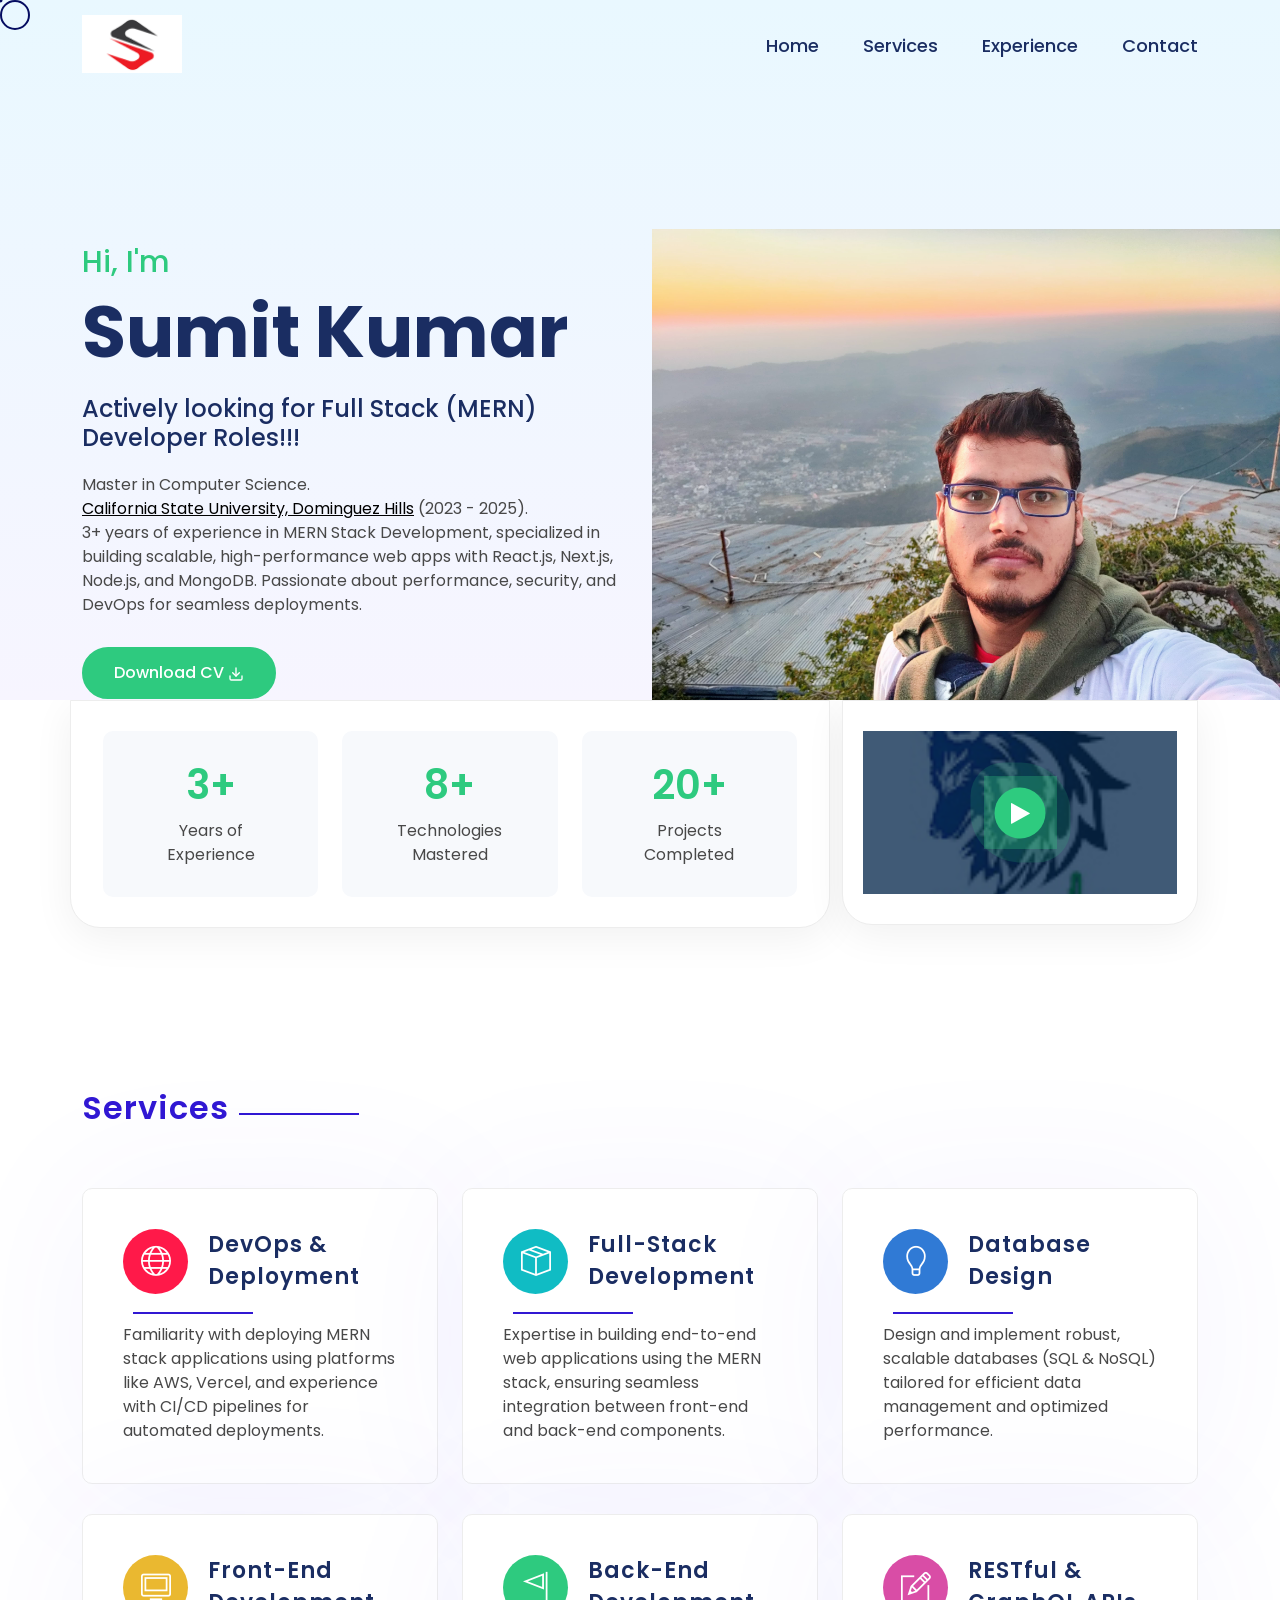
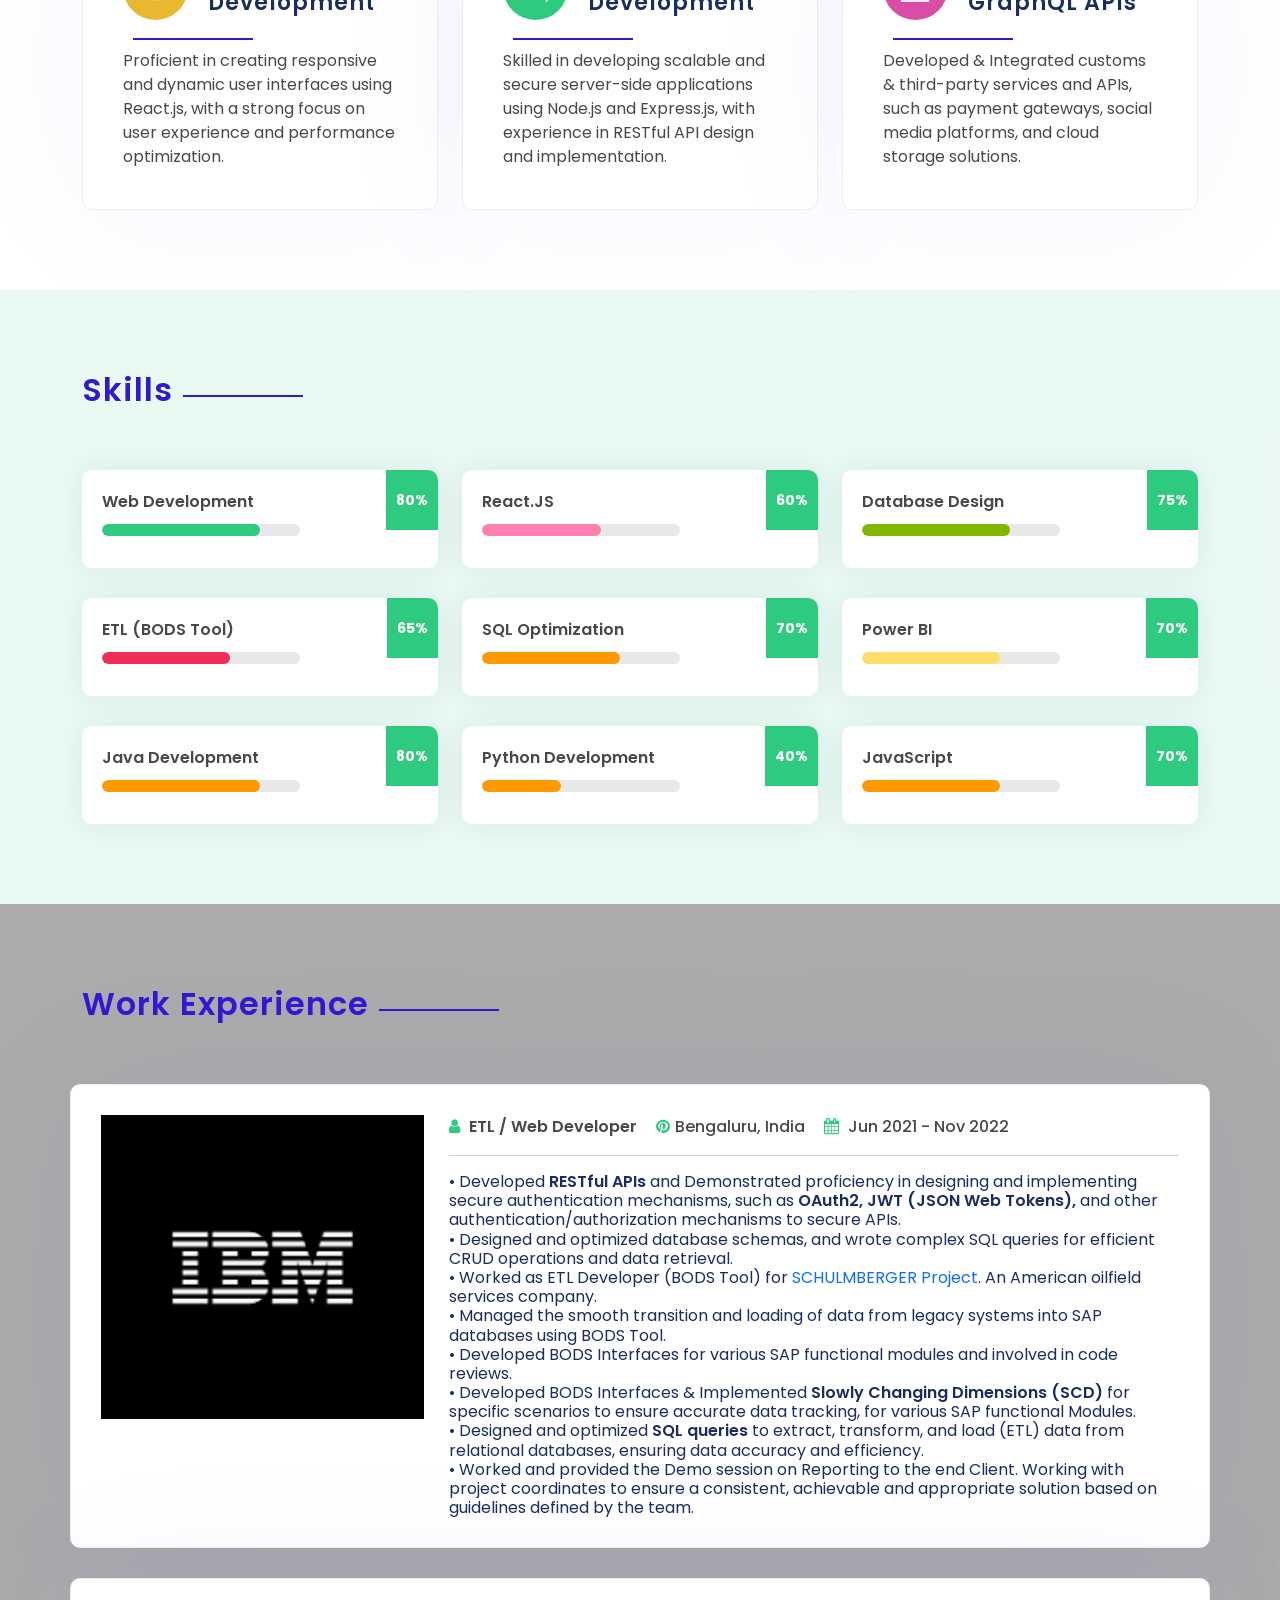
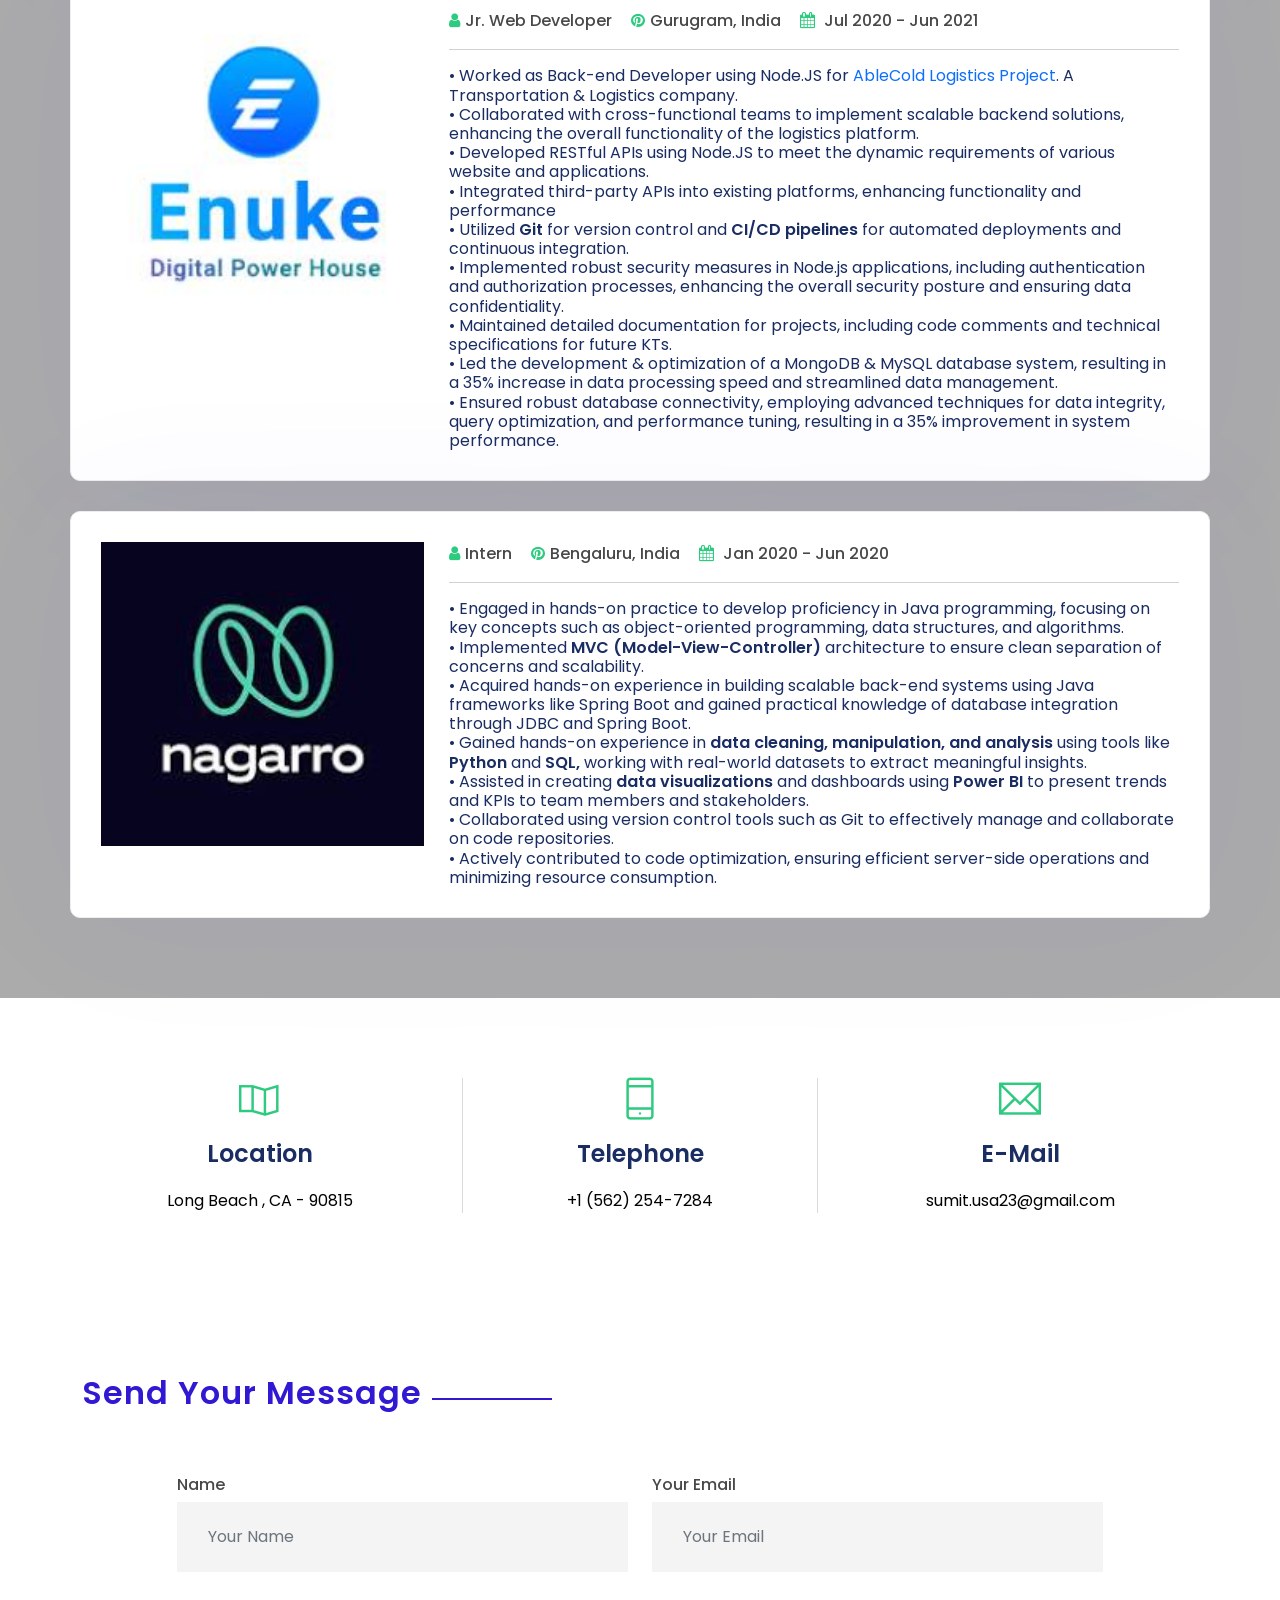
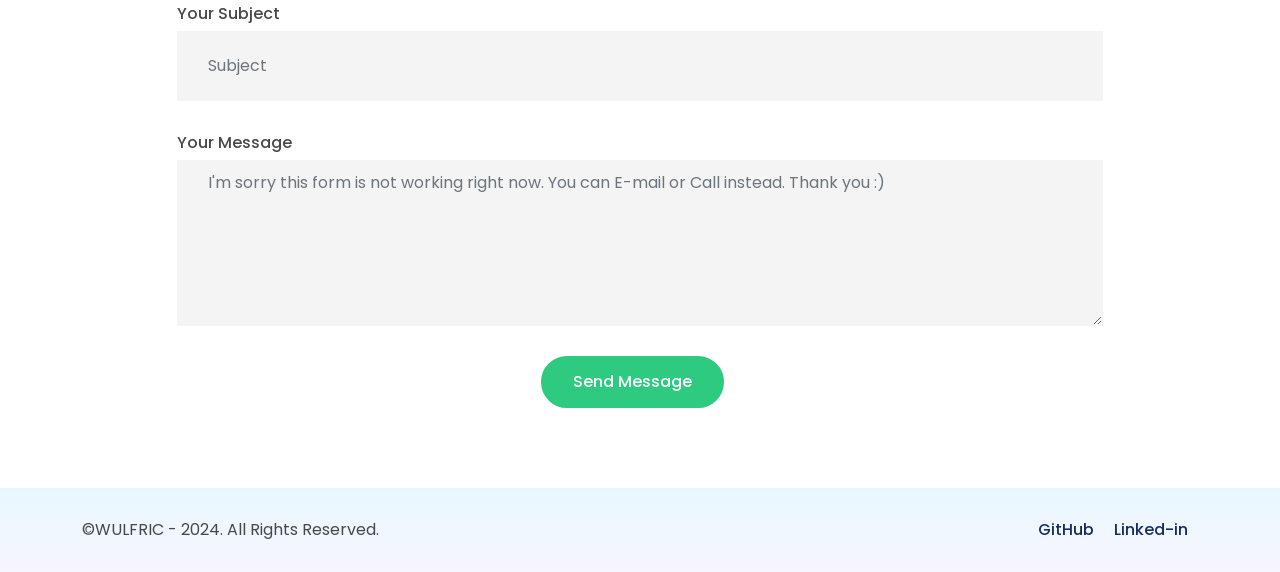
==== index.html @ 1b320e3d "services section" ====
<!DOCTYPE html>
<html lang="en">

<head>
  <!-- Meta -->
  <meta charset="utf-8" />
  <meta http-equiv="X-UA-Compatible" content="IE=edge" />
  <meta name="viewport" content="width=device-width, initial-scale=1" />
  <!-- The above 3 meta tags *must* come first in the head; any other head content must come *after* these tags -->
  <meta name="description" content="Janu - Personal Portfolio Template" />
  <meta name="keywords"
    content="theme_ocean,personal, portfolio new, html, one page, bootstrap, new html template, design, creative, onepage, clean, modern" />
  <meta name="author" content="theme_ocean" />
  <!-- SITE TITLE -->
  <title>Wulfric AKA Sumit</title>
  <!-- Latest Bootstrap min CSS -->
  <link rel="stylesheet" href="assets/bootstrap/css/bootstrap.min.css" />
  <!-- Google Font -->
  <link href="https://fonts.googleapis.com/css2?family=Poppins:wght@300;400;500;600;700;800&display=swap"
    rel="stylesheet" />
  <!-- Font Awesome CSS -->
  <link rel="stylesheet" href="assets/fonts/font-awesome.min.css" />
  <link rel="stylesheet" href="assets/fonts/themify-icons.css" />
  <!--- owl carousel Css-->
  <link rel="stylesheet" href="assets/owlcarousel/css/owl.carousel.css" />
  <link rel="stylesheet" href="assets/owlcarousel/css/owl.theme.css" />
  <!-- MAGNIFIC CSS -->
  <link rel="stylesheet" href="assets/css/magnific-popup.css" />
  <!--slicknav Css-->
  <link rel="stylesheet" href="assets/css/slicknav.css" />
  <!-- animate CSS -->
  <link rel="stylesheet" href="assets/css/animate.css" />
  <!-- Style CSS -->
  <link rel="stylesheet" href="assets/css/magic-mouse.css" />
  <link rel="stylesheet" href="assets/css/style.css" />
  <!-- HTML5 shim and Respond.js IE8 support of HTML5 elements and media queries -->
  <!-- WARNING: Respond.js doesn't work if you view the page via file:// -->
  <!--[if lt IE 9]>
      <script src="https://oss.maxcdn.com/html5shiv/3.7.2/html5shiv.min.js"></script>
      <script src="https://oss.maxcdn.com/respond/1.4.2/respond.min.js"></script>
    <![endif]-->
</head>

<body>
  <!-- START PRELOADER -->
  <div class="preloader">
    <div class="spinner">
      <div class="double-bounce1"></div>
      <div class="double-bounce2"></div>
    </div>
  </div>
  <!-- END PRELOADER -->

  <!-- START NAVBAR -->
  <div id="navigation" class="fixed-top navbar-light bg-faded site-navigation">
    <div class="container">
      <div class="row">
        <div class="col-lg-2 col-md-3 col-sm-4">
          <div class="site-logo">
            <a href="index.html"><img src="assets/img/logo1.png" alt="" /></a>
          </div>
        </div>
        <!--- END Col -->

        <div class="col-lg-10 col-md-9 col-sm-8">
          <div class="header_right">
            <nav id="main-menu" class="ml-auto">
              <ul>
                <li><a class="nav-link" href="#home">Home</a></li>
                <li><a class="nav-link" href="#service">Services</a></li>
                <!-- <li><a class="nav-link" href="#portfolio">Projects</a></li> -->
                <li><a class="nav-link" href="#blog">Experience</a></li>
                <li><a class="nav-link" href="#contact">Contact</a></li>
              </ul>
            </nav>
            <div id="mobile_menu"></div>
          </div>
        </div>
        <!--- END Col -->
      </div>
      <!--- END ROW -->
    </div>
    <!--- END CONTAINER -->
  </div>
  <!-- END NAVBAR -->

  <!-- START HOME -->
  <section id="home" class="home_bg">
    <div class="container">
      <div class="row">
        <div class="col-lg-6 col-sm-6 col-xs-12">
          <div class="about_me_content">
            <span>Hi, I'm</span>
            <h1>Sumit Kumar</h1>
            <h4>
              Actively looking for Full Stack (MERN) Developer Roles!!!
            </h4>
            <p>
              Master in Computer Science.
              <br />
              <a id="contactlink" href="www.csudh.edu" target="_blank">
                <u>California State University, Dominguez Hills</u></a>
              (2023 - 2025). <br />3+ years of experience in MERN Stack Development, specialized in building scalable,
              high-performance
              web apps with React.js, Next.js, Node.js, and MongoDB. Passionate about performance, security, and DevOps
              for seamless deployments.
            </p>
          </div>
          <div class="about_btn">
            <a class="home_btn" href="FNU_Sumit_Kumar_Resume_MERN.pdf" target="_blank">Download CV
              <svg stroke="currentColor" fill="none" stroke-width="2" viewBox="0 0 24 24" stroke-linecap="round"
                stroke-linejoin="round" class="text-xl" height="1em" width="1em" xmlns="http://www.w3.org/2000/svg">
                <path d="M21 15v4a2 2 0 0 1-2 2H5a2 2 0 0 1-2-2v-4"></path>
                <polyline points="7 10 12 15 17 10"></polyline>
                <line x1="12" y1="15" x2="12" y2="3"></line>
              </svg>
            </a>
            <!-- <a class="home_btn_two" href="#contact">Contact</a> -->
          </div>
        </div>
        <!-- END COL-->
        <div class="col-lg-6 col-sm-6 col-xs-12">
          <div class="hero_img">
            <img src="assets/img/p2.jpg" class="img-fluid" alt="profile-picture" />
          </div>
        </div>
        <!-- END COL-->
      </div>
      <!--- END ROW -->
    </div>
    <!--- END CONTAINER -->
  </section>
  <!-- END  HOME -->

  <!-- START EXPERIENCE-->
  <section class="expert_area">
    <div class="container">
      <div class="row">
        <div class="col-lg-8 col-sm-12 col-xs-12">
          <div class="row ex_bg">
            <div class="col-lg-4 col-sm-4 col-xs-12">
              <div class="single_ex">
                <h1 class="ex_count">3+</h1>
                <span>Years of<br />Experience</span>
              </div>
            </div>
            <!-- END COL -->
            <div class="col-lg-4 col-sm-4 col-xs-12">
              <div class="single_ex">
                <h1 class="ex_count">8+</h1>
                <span> Technologies<br />Mastered </span>
              </div>
            </div>
            <!-- END COL -->
            <div class="col-lg-4 col-sm-4 col-xs-12">
              <div class="single_ex">
                <h1 class="ex_count">20+</h1>
                <span>Projects <br />
                  Completed</span>
              </div>
            </div>
            <!-- END COL -->
          </div>
        </div>
        <!-- END COL -->
        <div class="col-lg-4 col-sm-12 col-xs-12">
          <div class="ex_bg">
            <div class="single_ex se_padd_none">
              <div class="video-area bg_img">
                <a href="https://www.youtube.com/watch?v=kr9ghvz5akM" class="magnific_popup video-button"><i
                    class="fa fa-play"></i></a>
              </div>
            </div>
          </div>
        </div>
        <!-- END COL -->
      </div>
      <!-- END ROW -->
    </div>
    <!-- END CONTAINER -->
  </section>
  <!-- END EXPERIENCE -->

  <!-- START SERVICES-->
  <section id="service" class="marketing_content_area section-padding">
    <div class="container">
      <div class="section-title wow zoomIn">
        <!-- <h4>Top services</h4> -->
        <h2>Services</h2>
      </div>
      <div class="row">
        <div class="col-lg-4 col-sm-6 col-xs-12">
          <div class="single_feature_one">
            <div class="sf_top">
              <span class="ti-world ss_five"></span>
              <h2>
                <a href="#" data-bs-toggle="modal" data-bs-target="#serviceModal5">DevOps & Deployment</a>
              </h2>
            </div>
            <p>
              Familiarity with deploying MERN stack applications using platforms like AWS, Vercel, and
              experience with CI/CD pipelines for automated deployments.
            </p>
          </div>
        </div>
        <!-- END COL -->
        <div class="col-lg-4 col-sm-6 col-xs-12">
          <div class="single_feature_one">
            <div class="sf_top">
              <span class="ti-package ss_six"></span>
              <h2>
                <a href="#" data-bs-toggle="modal" data-bs-target="#serviceModal6">Full-Stack Development</a>
              </h2>
            </div>
            <p>
              Expertise in building end-to-end web applications using the MERN stack, ensuring seamless integration
              between front-end and back-end components.
            </p>
          </div>
        </div>
        <!-- END COL -->
        <div class="col-lg-4 col-sm-6 col-xs-12">
          <div class="single_feature_one">
            <div class="sf_top">
              <span class="ti-light-bulb ss_three"></span>
              <h2>
                <a href="#" data-bs-toggle="modal" data-bs-target="#serviceModal3">Database <br />Design</a>
              </h2>
            </div>
            <p>
              Design and implement robust, scalable databases (SQL & NoSQL) tailored for
              efficient data management and optimized performance.
            </p>
          </div>
        </div>
        <!-- END COL -->
        <div class="col-lg-4 col-sm-6 col-xs-12">
          <div class="single_feature_one">
            <div class="sf_top">
              <span class="ti-desktop ss_four"></span>
              <h2>
                <a href="#" data-bs-toggle="modal" data-bs-target="#serviceModal4">Front-End Development</a>
              </h2>
            </div>
            <p>
              Proficient in creating responsive and dynamic user interfaces using React.js, with a strong focus on user
              experience and performance optimization.
            </p>
          </div>
        </div>
        <!-- END COL -->
        <div class="col-lg-4 col-sm-6 col-xs-12">
          <div class="single_feature_one">
            <div class="sf_top">
              <span class="ti-flag ss_one"></span>
              <h2>
                <a href="#" data-bs-toggle="modal" data-bs-target="#serviceModal">Back-End Development</a>
              </h2>
            </div>
            <p>
              Skilled in developing scalable and secure server-side applications using Node.js and Express.js, with
              experience in RESTful API design and implementation.
            </p>
          </div>
        </div>
        <!-- END COL -->
        <div class="col-lg-4 col-sm-6 col-xs-12">
          <div class="single_feature_one">
            <div class="sf_top">
              <span class="ti-pencil-alt ss_two"></span>
              <h2>
                <a href="#" data-bs-toggle="modal" data-bs-target="#serviceModal2">RESTful & GraphQL APIs </a>
              </h2>
            </div>
            <p>
              Developed & Integrated customs & third-party services and APIs, such as payment gateways, social media platforms,
              and cloud storage solutions.
            </p>
          </div>
        </div>
        <!-- END COL -->
      </div>
      <!-- END ROW -->
    </div>
    <!-- END CONTAINER -->
  </section>
  <!-- END SERVICE -->

  <!-- START FEATURES -->
  <section id="skill" class="skill_area section-padding">
    <div class="container" data-aos="fade-up">
      <div class="section-title">
        <!-- <h4>Top Skills</h4> -->
        <h2>Skills</h2>
      </div>
      <div class="row">
        <div class="col-lg-4">
          <div class="feature-box d-flex align-items-center">
            <div class="progress-bar-linear">
              <p class="progress-bar-text">Web Development</p>
              <div class="progress-bar pb1">
                <span data-percent="80"></span>
              </div>
            </div>
            <!--END PROGRESS BAR -->
            <h3><span>80%</span></h3>
          </div>
        </div>
        <!-- END COL -->
        <div class="col-md-4">
          <div class="feature-box d-flex align-items-center">
            <div class="progress-bar-linear">
              <p class="progress-bar-text">React.JS</p>
              <div class="progress-bar pb5">
                <span data-percent="60"></span>
              </div>
            </div>
            <!--END PROGRESS BAR -->
            <h3><span>60%</span></h3>
          </div>
        </div>
        <!-- END COL -->
        <div class="col-lg-4">
          <div class="feature-box d-flex align-items-center">
            <div class="progress-bar-linear">
              <p class="progress-bar-text">Database Design</p>
              <div class="progress-bar pb3">
                <span data-percent="75"></span>
              </div>
            </div>
            <!--END PROGRESS BAR -->
            <h3><span>75%</span></h3>
          </div>
        </div>
        <!-- END COL -->
        <div class="col-md-4">
          <div class="feature-box d-flex align-items-center">
            <div class="progress-bar-linear">
              <p class="progress-bar-text">ETL (BODS Tool)</p>
              <div class="progress-bar pb4">
                <span data-percent="65"></span>
              </div>
            </div>
            <!--END PROGRESS BAR -->
            <h3><span>65%</span></h3>
          </div>
        </div>
        <!-- END COL -->
        <div class="col-lg-4">
          <div class="feature-box d-flex align-items-center">
            <div class="progress-bar-linear">
              <p class="progress-bar-text">SQL Optimization</p>
              <div class="progress-bar pb2">
                <span data-percent="70"></span>
              </div>
            </div>
            <!--END PROGRESS BAR -->
            <h3><span>70%</span></h3>
          </div>
        </div>
        <!-- END COL -->
        <div class="col-md-4">
          <div class="feature-box d-flex align-items-center">
            <div class="progress-bar-linear">
              <p class="progress-bar-text">Power BI</p>
              <div class="progress-bar pb6">
                <span data-percent="70"></span>
              </div>
            </div>
            <!--END PROGRESS BAR -->
            <h3><span>70%</span></h3>
          </div>
        </div>
        <!-- END COL -->
        <div class="col-lg-4">
          <div class="feature-box d-flex align-items-center">
            <div class="progress-bar-linear">
              <p class="progress-bar-text">Java Development</p>
              <div class="progress-bar pb2">
                <span data-percent="80"></span>
              </div>
            </div>
            <!--END PROGRESS BAR -->
            <h3><span>80%</span></h3>
          </div>
        </div>
        <!-- END COL -->
        <div class="col-lg-4">
          <div class="feature-box d-flex align-items-center">
            <div class="progress-bar-linear">
              <p class="progress-bar-text">Python Development</p>
              <div class="progress-bar pb2">
                <span data-percent="40"></span>
              </div>
            </div>
            <!--END PROGRESS BAR -->
            <h3><span>40%</span></h3>
          </div>
        </div>
        <!-- END COL -->
        <div class="col-lg-4">
          <div class="feature-box d-flex align-items-center">
            <div class="progress-bar-linear">
              <p class="progress-bar-text">JavaScript</p>
              <div class="progress-bar pb2">
                <span data-percent="70"></span>
              </div>
            </div>
            <!--END PROGRESS BAR -->
            <h3><span>70%</span></h3>
          </div>
        </div>
        <!-- END COL -->
      </div>
      <!-- END ROW -->
    </div>
    <!-- END CONTINER -->
  </section>
  <!-- END FEATURES -->

  <!-- START PORTFOLIO -->
  <!-- <section id="portfolio" class="portfolio section-padding">
      <div class="container">
		<div class="section-title"> -->
  <!-- <h4>Portfolio</h4> -->
  <!-- <h2>Projects</h2>
		</div>

		<div class="row portfolio-grid"> -->
  <!-- <div class="col-lg-4 col-md-6 col-12 portfolio-item">
				<div class="single-gallery">
					<img src="assets/img/portfolio/1.jpg" alt="gallery Image">
					<a href="assets/img/portfolio/1.jpg" class="gallery_enlarge_icon"><i class="ti-zoom-in"></i></a>
					<h4>Web Design</h4>
				</div>
			</div>End Col -->

  <!-- <div class="col-lg-4 col-md-6 col-12 portfolio-item">
				<div class="single-gallery">
					<img src="assets/img/portfolio/2.jpg" alt="gallery Image">
					<a href="assets/img/portfolio/2.jpg" class="gallery_enlarge_icon"><i class="ti-zoom-in"></i></a>
					<h4>Digital Marketing</h4>
				</div>
			</div>End Col	 -->

  <!-- <div class="col-lg-4 col-md-6 col-12 portfolio-item">
				<div class="single-gallery">
					<img src="assets/img/portfolio/3.jpg" alt="gallery Image">
					<a href="assets/img/portfolio/3.jpg" class="gallery_enlarge_icon"><i class="ti-zoom-in"></i></a>
					<h4>UI/UX Design</h4>
				</div>
			</div>End Col -->

  <!-- <div class="col-lg-4 col-md-6 col-12 portfolio-item">
				<div class="single-gallery">
					<img src="assets/img/portfolio/4.jpg" alt="gallery Image">
					<a href="assets/img/portfolio/4.jpg" class="gallery_enlarge_icon"><i class="ti-zoom-in"></i></a>
					<h4>Search Engine</h4>
				</div>
			</div>End Col	 -->

  <!-- <div class="col-lg-4 col-md-6 col-12 portfolio-item">
				<div class="single-gallery">
					<img src="assets/img/portfolio/5.jpg" alt="gallery Image">
					<a href="assets/img/portfolio/5.jpg" class="gallery_enlarge_icon"><i class="ti-zoom-in"></i></a>
					<h4>Web Development</h4>
				</div>
			</div>End Col		 -->

  <!-- <div class="col-lg-4 col-md-6 col-12 portfolio-item">
				<div class="single-gallery">
					<img src="assets/img/portfolio/6.jpg" alt="gallery Image">
					<a href="assets/img/portfolio/6.jpg" class="gallery_enlarge_icon"><i class="ti-zoom-in"></i></a>
					<h4>Logo Design</h4>
				</div>
			</div>End Col	 -->

  <!-- <div class="col-lg-4 col-md-6 col-12 portfolio-item">
				<div class="single-gallery">
					<img src="assets/img/portfolio/7.jpg" alt="gallery Image">
					<a href="assets/img/portfolio/7.jpg" class="gallery_enlarge_icon"><i class="ti-zoom-in"></i></a>
					<h4>App development</h4>
				</div>
			</div>End Col									 -->
  <!-- </div>END ROW	
      </div><!-- END CONTINER -->
  <!-- </section>  -->
  <!-- END PORTFOLIO -->

  <!-- START BLOG -->
  <section id="blog" class="article_area section-padding">
    <div class="container">
      <div class="section-title">
        <h2>Work Experience</h2>
        <!-- <h4 class="section-title-white">Work Experience</h4> -->
        <!-- <h2 class="section-title-white">Work Experience</h2> -->
      </div>
      <div class="row">
        <!-- <div class="col-lg-8 wow fadeInUp" data-wow-duration="1s" data-wow-delay="0.1s" data-wow-offset="0"> -->
        <div class="arti_single">
          <div class="arti_img">
            <img src="assets/img/ibm.png" class="img-fluid" alt="Blog image" />
            <!-- <a href="https://www.ibm.com/in-en" target="_blank">IBM</a> -->
          </div>
          <div class="arti_content">
            <span><i class="fa fa-user"></i> <b>ETL / Web Developer</b></span>
            <span><i class="fa fa-pinterest"></i>Bengaluru, India</span>
            <span><i class="fa fa-calendar"></i> Jun 2021 - Nov 2022</span>
            <hr />
            <h6>
              <ul>
                <li>
                  &#8226; Developed <b>RESTful APIs</b> and Demonstrated
                  proficiency in designing and implementing secure
                  authentication mechanisms, such as
                  <b>OAuth2, JWT (JSON Web Tokens),</b> and other
                  authentication/authorization mechanisms to secure APIs.
                </li>
                <li>
                  &#8226; Designed and optimized database schemas, and wrote
                  complex SQL queries for efficient CRUD operations and data
                  retrieval.
                </li>
                <li>
                  &#8226; Worked as ETL Developer (BODS Tool) for
                  <a href="https://www.slb.com/" title="An American oilfield services company" target="_blank">
                    SCHULMBERGER Project</a>. An American oilfield services company.
                </li>
                <li>
                  &#8226; Managed the smooth transition and loading of data
                  from legacy systems into SAP databases using BODS Tool.
                </li>
                <li>
                  &#8226; Developed BODS Interfaces for various SAP functional
                  modules and involved in code reviews.
                </li>
                <li>
                  &#8226; Developed BODS Interfaces & Implemented
                  <b>Slowly Changing Dimensions (SCD)</b> for specific
                  scenarios to ensure accurate data tracking, for various SAP
                  functional Modules.
                </li>
                <li>
                  &#8226; Designed and optimized <b>SQL queries</b> to
                  extract, transform, and load (ETL) data from relational
                  databases, ensuring data accuracy and efficiency.
                </li>
                <li>
                  &#8226; Worked and provided the Demo session on Reporting to
                  the end Client. Working with project coordinates to ensure a
                  consistent, achievable and appropriate solution based on
                  guidelines defined by the team.
                </li>
              </ul>
            </h6>
          </div>
          <!-- <a class="arti_btn" href="ibm.html">Read More <i class="fa fa-long-arrow-right"></i></a> -->
        </div>
        <!-- END ARTI SINGLE  -->
        <div class="arti_single">
          <div class="arti_img">
            <img src="assets/img/enuke.jpeg" class="img-fluid" alt="Blog image" />
            <!-- <a href="https://www.linkedin.com/company/enuke-software-pvt-ltd/?originalSubdomain=in"
							target="_blank"></a> -->
          </div>
          <div class="arti_content">
            <span><i class="fa fa-user"></i>Jr. Web Developer</span>
            <span><i class="fa fa-pinterest"></i>Gurugram, India</span>
            <span><i class="fa fa-calendar"></i> Jul 2020 - Jun 2021</span>
            <hr />
            <h6>
              <ul>
                <li>
                  &#8226; Worked as Back-end Developer using Node.JS for
                  <a href="https://www.ablecold.com/" target="_blank">AbleCold Logistics Project</a>. A Transportation &
                  Logistics company.
                </li>
                <li>
                  &#8226; Collaborated with cross-functional teams to
                  implement scalable backend solutions, enhancing the overall
                  functionality of the logistics platform.
                </li>
                <li>
                  &#8226; Developed RESTful APIs using Node.JS to meet the
                  dynamic requirements of various website and applications.
                </li>
                <li>
                  &#8226; Integrated third-party APIs into existing platforms,
                  enhancing functionality and performance
                </li>
                <li>
                  &#8226; Utilized <b>Git</b> for version control and
                  <b>CI/CD pipelines</b>
                  for automated deployments and continuous integration.
                </li>
                <li>
                  &#8226; Implemented robust security measures in Node.js
                  applications, including authentication and authorization
                  processes, enhancing the overall security posture and
                  ensuring data confidentiality.
                </li>
                <li>
                  &#8226; Maintained detailed documentation for projects,
                  including code comments and technical specifications for
                  future KTs.
                </li>
                <li>
                  &#8226; Led the development & optimization of a MongoDB &
                  MySQL database system, resulting in a 35% increase in data
                  processing speed and streamlined data management.
                </li>
                <li>
                  &#8226; Ensured robust database connectivity, employing
                  advanced techniques for data integrity, query optimization,
                  and performance tuning, resulting in a 35% improvement in
                  system performance.
                </li>
              </ul>
            </h6>
          </div>
          <!-- <a class="arti_btn" href="enuke.html">Read More <i class="fa fa-long-arrow-right"></i></a> -->
        </div>
        <!-- END ARTI SINGLE  -->
        <div class="arti_single">
          <div class="arti_img">
            <img src="assets/img/nagarro.jpeg" class="img-fluid" alt="Blog image" />
            <!-- <a href="https://www.nagarro.com/en" target="_blank">Nagarro</a> -->
          </div>
          <div class="arti_content">
            <span><i class="fa fa-user"></i>Intern</span>
            <span><i class="fa fa-pinterest"></i>Bengaluru, India</span>
            <span><i class="fa fa-calendar"></i> Jan 2020 - Jun 2020</span>
            <hr />
            <h6>
              <ul>
                <li>
                  &#8226; Engaged in hands-on practice to develop proficiency
                  in Java programming, focusing on key concepts such as
                  object-oriented programming, data structures, and
                  algorithms.
                </li>
                <li>
                  &#8226; Implemented
                  <b>MVC (Model-View-Controller)</b> architecture to ensure
                  clean separation of concerns and scalability.
                </li>
                <li>
                  &#8226; Acquired hands-on experience in building scalable
                  back-end systems using Java frameworks like Spring Boot and
                  gained practical knowledge of database integration through
                  JDBC and Spring Boot.
                </li>
                <li>
                  &#8226; Gained hands-on experience in
                  <b>data cleaning, manipulation, and analysis</b> using tools
                  like <b>Python</b> and <b>SQL,</b> working with real-world
                  datasets to extract meaningful insights.
                </li>
                <li>
                  &#8226; Assisted in creating <b>data visualizations</b> and
                  dashboards using <b>Power BI</b> to present trends and KPIs
                  to team members and stakeholders.
                </li>
                <li>
                  &#8226; Collaborated using version control tools such as Git
                  to effectively manage and collaborate on code repositories.
                </li>
                <li>
                  &#8226; Actively contributed to code optimization, ensuring
                  efficient server-side operations and minimizing resource
                  consumption.
                </li>
              </ul>
            </h6>
          </div>
          <!-- <a class="arti_btn" href="nagarro.html">Read More <i class="fa fa-long-arrow-right"></i></a> -->
        </div>
        <!-- END ARTI SINGLE  -->
      </div>
      <!--- END ROW -->
    </div>
    <!--- END CONTAINER -->
  </section>
  <!-- END BLOG -->

  <!-- START ADDRESS -->
  <section id="contact" class="address_area section-padding">
    <div class="container">
      <div class="row text-center">
        <div class="col-lg-4 col-sm-4 col-xs-12 wow fadeInUp" data-wow-duration="1s" data-wow-delay="0.1s"
          data-wow-offset="0">
          <div class="single_address">
            <i class="ti-map"></i>
            <h4>Location</h4>
            <p>
              <a id="contactlink"
                href="https://www.google.com/maps/place/Long+Beach,+CA/@33.8000985,-118.3209282,11z/data=!3m1!4b1!4m6!3m5!1s0x80c2cae84099d759:0xa1003afac42a8faa!8m2!3d33.7700504!4d-118.1937395!16zL20vMG5id2Y?entry=ttu">Long
                Beach , CA - 90815</a>
            </p>
          </div>
        </div>
        <!-- END COL -->
        <div class="col-lg-4 col-sm-4 col-xs-12 wow fadeInUp" data-wow-duration="1s" data-wow-delay="0.2s"
          data-wow-offset="0">
          <div class="single_address sabr">
            <i class="ti-mobile"></i>
            <h4>Telephone</h4>
            <p>
              <a id="contactlink" href="tel:+15622547284">+1 (562) 254-7284</a>
            </p>
          </div>
        </div>
        <!-- END COL -->
        <div class="col-lg-4 col-sm-4 col-xs-12 wow fadeInUp" data-wow-duration="1s" data-wow-delay="0.3s"
          data-wow-offset="0">
          <div class="single_address">
            <i class="ti-email"></i>
            <h4>E-mail</h4>
            <p>
              <a id="contactlink" href="mailto:sumit.usa23@gmail.com">sumit.usa23@gmail.com</a>
            </p>
          </div>
        </div>
        <!-- END COL -->
      </div>
      <!--- END ROW -->
    </div>
    <!--- END CONTAINER -->
  </section>
  <!-- END ADDRESS -->

  <!-- CONTACT -->
  <div class="contact_area section-padding">
    <div class="container">
      <div class="section-title">
        <h2>Send your message</h2>
      </div>
      <div class="row">
        <div class="offset-lg-1 col-lg-10 col-sm-12 col-xs-12 wow fadeInUp" data-wow-duration="1s" data-wow-delay="0.2s"
          data-wow-offset="0">
          <div class="contact">
            <form class="form" name="enq" method="post" action="contact.php" onsubmit="return validation();">
              <div class="row">
                <div class="form-group col-md-6">
                  <label>Name</label>
                  <input type="text" name="name" class="form-control" placeholder="Your Name" required="required" />
                </div>
                <div class="form-group col-md-6">
                  <label>Your Email</label>
                  <input type="email" name="email" class="form-control" placeholder="Your Email" required="required" />
                </div>
                <div class="form-group col-md-12">
                  <label>Your Subject</label>
                  <input type="text" name="subject" class="form-control" placeholder="Subject" required="required" />
                </div>
                <div class="form-group col-md-12">
                  <label>Your Message</label>
                  <textarea rows="6" name="message" class="form-control"
                    placeholder="I'm sorry this form is not working right now. You can E-mail or Call instead. Thank you :) "
                    required="required"></textarea>
                </div>
                <div class="col-md-12 text-center">
                  <button type="submit" value="Send message" name="submit" id="submitButton" class="home_btn"
                    title="Submit Your Message!">
                    Send Message
                  </button>
                </div>
              </div>
            </form>
          </div>
        </div>
        <!-- END COL  -->
      </div>
      <!-- END ROW -->
    </div>
    <!--- END CONTAINER -->
  </div>
  <!-- END CONTACT -->

  <!-- START FOOTER -->
  <div class="footer">
    <div class="container">
      <div class="row">
        <div class="col-lg-6 col-sm-6 col-xs-12">
          <div class="footer_copyright">
            <p>&copy;WULFRIC - 2024. All Rights Reserved.</p>
          </div>
        </div>
        <div class="col-lg-6 col-sm-6 col-xs-12">
          <div class="footer_menu">
            <ul>
              <li>
                <a href="https://www.github.com/wulfric06" title="github" target="_blank">GitHub</a>
              </li>
              <li>
                <a href="https://www.linkedin.com/in/wulfric06" title="linked-in" target="_blank">Linked-in</a>
              </li>
            </ul>
          </div>
        </div>
        <!-- END COL -->
      </div>
      <!-- END ROW -->
    </div>
    <!--- END CONTAINER -->
  </div>
  <!-- END FOOTER -->

  <!-- Latest jQuery -->
  <script src="assets/js/jquery-1.12.4.min.js"></script>
  <!-- Latest compiled and minified Bootstrap -->
  <script src="assets/bootstrap/js/bootstrap.min.js"></script>
  <!-- owl-carousel min js  -->
  <script src="assets/owlcarousel/js/owl.carousel.min.js"></script>
  <!-- jquery nav -->
  <script src="assets/js/jquery.nav.js"></script>
  <!-- jquery.smooth-scroll -->
  <script src="assets/js/smooth-scroll.js"></script>
  <!-- imagesloaded JS -->
  <script src="assets/js/imagesloaded.pkgd.js"></script>
  <!-- jquery isotope js -->
  <script src="assets/js/isotope.pkgd.min.js"></script>
  <!-- magnific-popup js -->
  <script src="assets/js/jquery.magnific-popup.min.js"></script>
  <!-- jquery appear js -->
  <script src="assets/js/jquery.appear.js"></script>
  <!-- jquery.slicknav -->
  <script src="assets/js/jquery.slicknav.js"></script>
  <!-- WOW - Reveal Animations When You Scroll -->
  <script src="assets/js/wow.min.js"></script>
  <!-- scrolltopcontrol js -->
  <script src="assets/js/scrolltopcontrol.js"></script>
  <!-- scripts js -->
  <script src="assets/js/magic_mouse.js"></script>
  <script src="assets/js/scripts.js"></script>
  <script>
    options = {
      cursorOuter: "circle-basic",
      hoverEffect: "circle-move",
      hoverItemMove: false,
      defaultCursor: false,
      outerWidth: 30,
      outerHeight: 30,
    };
    magicMouse(options);
  </script>
</body>

</html>
---- assets/fonts/themify-icons.css ----
@font-face {
	font-family: 'themify';
	src:url('../fonts/themify.eot?-fvbane');
	src:url('../fonts/themify.eot?#iefix-fvbane') format('embedded-opentype'),
		url('../fonts/themify.woff?-fvbane') format('woff'),
		url('../fonts/themify.ttf?-fvbane') format('truetype'),
		url('../fonts/themify.svg?-fvbane#themify') format('svg');
	font-weight: normal;
	font-style: normal;
}

[class^="ti-"], [class*=" ti-"] {
	font-family: 'themify';
	speak: none;
	font-style: normal;
	font-weight: normal;
	font-variant: normal;
	text-transform: none;
	line-height: 1;

	/* Better Font Rendering =========== */
	-webkit-font-smoothing: antialiased;
	-moz-osx-font-smoothing: grayscale;
}

.ti-wand:before {
	content: "\e600";
}
.ti-volume:before {
	content: "\e601";
}
.ti-user:before {
	content: "\e602";
}
.ti-unlock:before {
	content: "\e603";
}
.ti-unlink:before {
	content: "\e604";
}
.ti-trash:before {
	content: "\e605";
}
.ti-thought:before {
	content: "\e606";
}
.ti-target:before {
	content: "\e607";
}
.ti-tag:before {
	content: "\e608";
}
.ti-tablet:before {
	content: "\e609";
}
.ti-star:before {
	content: "\e60a";
}
.ti-spray:before {
	content: "\e60b";
}
.ti-signal:before {
	content: "\e60c";
}
.ti-shopping-cart:before {
	content: "\e60d";
}
.ti-shopping-cart-full:before {
	content: "\e60e";
}
.ti-settings:before {
	content: "\e60f";
}
.ti-search:before {
	content: "\e610";
}
.ti-zoom-in:before {
	content: "\e611";
}
.ti-zoom-out:before {
	content: "\e612";
}
.ti-cut:before {
	content: "\e613";
}
.ti-ruler:before {
	content: "\e614";
}
.ti-ruler-pencil:before {
	content: "\e615";
}
.ti-ruler-alt:before {
	content: "\e616";
}
.ti-bookmark:before {
	content: "\e617";
}
.ti-bookmark-alt:before {
	content: "\e618";
}
.ti-reload:before {
	content: "\e619";
}
.ti-plus:before {
	content: "\e61a";
}
.ti-pin:before {
	content: "\e61b";
}
.ti-pencil:before {
	content: "\e61c";
}
.ti-pencil-alt:before {
	content: "\e61d";
}
.ti-paint-roller:before {
	content: "\e61e";
}
.ti-paint-bucket:before {
	content: "\e61f";
}
.ti-na:before {
	content: "\e620";
}
.ti-mobile:before {
	content: "\e621";
}
.ti-minus:before {
	content: "\e622";
}
.ti-medall:before {
	content: "\e623";
}
.ti-medall-alt:before {
	content: "\e624";
}
.ti-marker:before {
	content: "\e625";
}
.ti-marker-alt:before {
	content: "\e626";
}
.ti-arrow-up:before {
	content: "\e627";
}
.ti-arrow-right:before {
	content: "\e628";
}
.ti-arrow-left:before {
	content: "\e629";
}
.ti-arrow-down:before {
	content: "\e62a";
}
.ti-lock:before {
	content: "\e62b";
}
.ti-location-arrow:before {
	content: "\e62c";
}
.ti-link:before {
	content: "\e62d";
}
.ti-layout:before {
	content: "\e62e";
}
.ti-layers:before {
	content: "\e62f";
}
.ti-layers-alt:before {
	content: "\e630";
}
.ti-key:before {
	content: "\e631";
}
.ti-import:before {
	content: "\e632";
}
.ti-image:before {
	content: "\e633";
}
.ti-heart:before {
	content: "\e634";
}
.ti-heart-broken:before {
	content: "\e635";
}
.ti-hand-stop:before {
	content: "\e636";
}
.ti-hand-open:before {
	content: "\e637";
}
.ti-hand-drag:before {
	content: "\e638";
}
.ti-folder:before {
	content: "\e639";
}
.ti-flag:before {
	content: "\e63a";
}
.ti-flag-alt:before {
	content: "\e63b";
}
.ti-flag-alt-2:before {
	content: "\e63c";
}
.ti-eye:before {
	content: "\e63d";
}
.ti-export:before {
	content: "\e63e";
}
.ti-exchange-vertical:before {
	content: "\e63f";
}
.ti-desktop:before {
	content: "\e640";
}
.ti-cup:before {
	content: "\e641";
}
.ti-crown:before {
	content: "\e642";
}
.ti-comments:before {
	content: "\e643";
}
.ti-comment:before {
	content: "\e644";
}
.ti-comment-alt:before {
	content: "\e645";
}
.ti-close:before {
	content: "\e646";
}
.ti-clip:before {
	content: "\e647";
}
.ti-angle-up:before {
	content: "\e648";
}
.ti-angle-right:before {
	content: "\e649";
}
.ti-angle-left:before {
	content: "\e64a";
}
.ti-angle-down:before {
	content: "\e64b";
}
.ti-check:before {
	content: "\e64c";
}
.ti-check-box:before {
	content: "\e64d";
}
.ti-camera:before {
	content: "\e64e";
}
.ti-announcement:before {
	content: "\e64f";
}
.ti-brush:before {
	content: "\e650";
}
.ti-briefcase:before {
	content: "\e651";
}
.ti-bolt:before {
	content: "\e652";
}
.ti-bolt-alt:before {
	content: "\e653";
}
.ti-blackboard:before {
	content: "\e654";
}
.ti-bag:before {
	content: "\e655";
}
.ti-move:before {
	content: "\e656";
}
.ti-arrows-vertical:before {
	content: "\e657";
}
.ti-arrows-horizontal:before {
	content: "\e658";
}
.ti-fullscreen:before {
	content: "\e659";
}
.ti-arrow-top-right:before {
	content: "\e65a";
}
.ti-arrow-top-left:before {
	content: "\e65b";
}
.ti-arrow-circle-up:before {
	content: "\e65c";
}
.ti-arrow-circle-right:before {
	content: "\e65d";
}
.ti-arrow-circle-left:before {
	content: "\e65e";
}
.ti-arrow-circle-down:before {
	content: "\e65f";
}
.ti-angle-double-up:before {
	content: "\e660";
}
.ti-angle-double-right:before {
	content: "\e661";
}
.ti-angle-double-left:before {
	content: "\e662";
}
.ti-angle-double-down:before {
	content: "\e663";
}
.ti-zip:before {
	content: "\e664";
}
.ti-world:before {
	content: "\e665";
}
.ti-wheelchair:before {
	content: "\e666";
}
.ti-view-list:before {
	content: "\e667";
}
.ti-view-list-alt:before {
	content: "\e668";
}
.ti-view-grid:before {
	content: "\e669";
}
.ti-uppercase:before {
	content: "\e66a";
}
.ti-upload:before {
	content: "\e66b";
}
.ti-underline:before {
	content: "\e66c";
}
.ti-truck:before {
	content: "\e66d";
}
.ti-timer:before {
	content: "\e66e";
}
.ti-ticket:before {
	content: "\e66f";
}
.ti-thumb-up:before {
	content: "\e670";
}
.ti-thumb-down:before {
	content: "\e671";
}
.ti-text:before {
	content: "\e672";
}
.ti-stats-up:before {
	content: "\e673";
}
.ti-stats-down:before {
	content: "\e674";
}
.ti-split-v:before {
	content: "\e675";
}
.ti-split-h:before {
	content: "\e676";
}
.ti-smallcap:before {
	content: "\e677";
}
.ti-shine:before {
	content: "\e678";
}
.ti-shift-right:before {
	content: "\e679";
}
.ti-shift-left:before {
	content: "\e67a";
}
.ti-shield:before {
	content: "\e67b";
}
.ti-notepad:before {
	content: "\e67c";
}
.ti-server:before {
	content: "\e67d";
}
.ti-quote-right:before {
	content: "\e67e";
}
.ti-quote-left:before {
	content: "\e67f";
}
.ti-pulse:before {
	content: "\e680";
}
.ti-printer:before {
	content: "\e681";
}
.ti-power-off:before {
	content: "\e682";
}
.ti-plug:before {
	content: "\e683";
}
.ti-pie-chart:before {
	content: "\e684";
}
.ti-paragraph:before {
	content: "\e685";
}
.ti-panel:before {
	content: "\e686";
}
.ti-package:before {
	content: "\e687";
}
.ti-music:before {
	content: "\e688";
}
.ti-music-alt:before {
	content: "\e689";
}
.ti-mouse:before {
	content: "\e68a";
}
.ti-mouse-alt:before {
	content: "\e68b";
}
.ti-money:before {
	content: "\e68c";
}
.ti-microphone:before {
	content: "\e68d";
}
.ti-menu:before {
	content: "\e68e";
}
.ti-menu-alt:before {
	content: "\e68f";
}
.ti-map:before {
	content: "\e690";
}
.ti-map-alt:before {
	content: "\e691";
}
.ti-loop:before {
	content: "\e692";
}
.ti-location-pin:before {
	content: "\e693";
}
.ti-list:before {
	content: "\e694";
}
.ti-light-bulb:before {
	content: "\e695";
}
.ti-Italic:before {
	content: "\e696";
}
.ti-info:before {
	content: "\e697";
}
.ti-infinite:before {
	content: "\e698";
}
.ti-id-badge:before {
	content: "\e699";
}
.ti-hummer:before {
	content: "\e69a";
}
.ti-home:before {
	content: "\e69b";
}
.ti-help:before {
	content: "\e69c";
}
.ti-headphone:before {
	content: "\e69d";
}
.ti-harddrives:before {
	content: "\e69e";
}
.ti-harddrive:before {
	content: "\e69f";
}
.ti-gift:before {
	content: "\e6a0";
}
.ti-game:before {
	content: "\e6a1";
}
.ti-filter:before {
	content: "\e6a2";
}
.ti-files:before {
	content: "\e6a3";
}
.ti-file:before {
	content: "\e6a4";
}
.ti-eraser:before {
	content: "\e6a5";
}
.ti-envelope:before {
	content: "\e6a6";
}
.ti-download:before {
	content: "\e6a7";
}
.ti-direction:before {
	content: "\e6a8";
}
.ti-direction-alt:before {
	content: "\e6a9";
}
.ti-dashboard:before {
	content: "\e6aa";
}
.ti-control-stop:before {
	content: "\e6ab";
}
.ti-control-shuffle:before {
	content: "\e6ac";
}
.ti-control-play:before {
	content: "\e6ad";
}
.ti-control-pause:before {
	content: "\e6ae";
}
.ti-control-forward:before {
	content: "\e6af";
}
.ti-control-backward:before {
	content: "\e6b0";
}
.ti-cloud:before {
	content: "\e6b1";
}
.ti-cloud-up:before {
	content: "\e6b2";
}
.ti-cloud-down:before {
	content: "\e6b3";
}
.ti-clipboard:before {
	content: "\e6b4";
}
.ti-car:before {
	content: "\e6b5";
}
.ti-calendar:before {
	content: "\e6b6";
}
.ti-book:before {
	content: "\e6b7";
}
.ti-bell:before {
	content: "\e6b8";
}
.ti-basketball:before {
	content: "\e6b9";
}
.ti-bar-chart:before {
	content: "\e6ba";
}
.ti-bar-chart-alt:before {
	content: "\e6bb";
}
.ti-back-right:before {
	content: "\e6bc";
}
.ti-back-left:before {
	content: "\e6bd";
}
.ti-arrows-corner:before {
	content: "\e6be";
}
.ti-archive:before {
	content: "\e6bf";
}
.ti-anchor:before {
	content: "\e6c0";
}
.ti-align-right:before {
	content: "\e6c1";
}
.ti-align-left:before {
	content: "\e6c2";
}
.ti-align-justify:before {
	content: "\e6c3";
}
.ti-align-center:before {
	content: "\e6c4";
}
.ti-alert:before {
	content: "\e6c5";
}
.ti-alarm-clock:before {
	content: "\e6c6";
}
.ti-agenda:before {
	content: "\e6c7";
}
.ti-write:before {
	content: "\e6c8";
}
.ti-window:before {
	content: "\e6c9";
}
.ti-widgetized:before {
	content: "\e6ca";
}
.ti-widget:before {
	content: "\e6cb";
}
.ti-widget-alt:before {
	content: "\e6cc";
}
.ti-wallet:before {
	content: "\e6cd";
}
.ti-video-clapper:before {
	content: "\e6ce";
}
.ti-video-camera:before {
	content: "\e6cf";
}
.ti-vector:before {
	content: "\e6d0";
}
.ti-themify-logo:before {
	content: "\e6d1";
}
.ti-themify-favicon:before {
	content: "\e6d2";
}
.ti-themify-favicon-alt:before {
	content: "\e6d3";
}
.ti-support:before {
	content: "\e6d4";
}
.ti-stamp:before {
	content: "\e6d5";
}
.ti-split-v-alt:before {
	content: "\e6d6";
}
.ti-slice:before {
	content: "\e6d7";
}
.ti-shortcode:before {
	content: "\e6d8";
}
.ti-shift-right-alt:before {
	content: "\e6d9";
}
.ti-shift-left-alt:before {
	content: "\e6da";
}
.ti-ruler-alt-2:before {
	content: "\e6db";
}
.ti-receipt:before {
	content: "\e6dc";
}
.ti-pin2:before {
	content: "\e6dd";
}
.ti-pin-alt:before {
	content: "\e6de";
}
.ti-pencil-alt2:before {
	content: "\e6df";
}
.ti-palette:before {
	content: "\e6e0";
}
.ti-more:before {
	content: "\e6e1";
}
.ti-more-alt:before {
	content: "\e6e2";
}
.ti-microphone-alt:before {
	content: "\e6e3";
}
.ti-magnet:before {
	content: "\e6e4";
}
.ti-line-double:before {
	content: "\e6e5";
}
.ti-line-dotted:before {
	content: "\e6e6";
}
.ti-line-dashed:before {
	content: "\e6e7";
}
.ti-layout-width-full:before {
	content: "\e6e8";
}
.ti-layout-width-default:before {
	content: "\e6e9";
}
.ti-layout-width-default-alt:before {
	content: "\e6ea";
}
.ti-layout-tab:before {
	content: "\e6eb";
}
.ti-layout-tab-window:before {
	content: "\e6ec";
}
.ti-layout-tab-v:before {
	content: "\e6ed";
}
.ti-layout-tab-min:before {
	content: "\e6ee";
}
.ti-layout-slider:before {
	content: "\e6ef";
}
.ti-layout-slider-alt:before {
	content: "\e6f0";
}
.ti-layout-sidebar-right:before {
	content: "\e6f1";
}
.ti-layout-sidebar-none:before {
	content: "\e6f2";
}
.ti-layout-sidebar-left:before {
	content: "\e6f3";
}
.ti-layout-placeholder:before {
	content: "\e6f4";
}
.ti-layout-menu:before {
	content: "\e6f5";
}
.ti-layout-menu-v:before {
	content: "\e6f6";
}
.ti-layout-menu-separated:before {
	content: "\e6f7";
}
.ti-layout-menu-full:before {
	content: "\e6f8";
}
.ti-layout-media-right-alt:before {
	content: "\e6f9";
}
.ti-layout-media-right:before {
	content: "\e6fa";
}
.ti-layout-media-overlay:before {
	content: "\e6fb";
}
.ti-layout-media-overlay-alt:before {
	content: "\e6fc";
}
.ti-layout-media-overlay-alt-2:before {
	content: "\e6fd";
}
.ti-layout-media-left-alt:before {
	content: "\e6fe";
}
.ti-layout-media-left:before {
	content: "\e6ff";
}
.ti-layout-media-center-alt:before {
	content: "\e700";
}
.ti-layout-media-center:before {
	content: "\e701";
}
.ti-layout-list-thumb:before {
	content: "\e702";
}
.ti-layout-list-thumb-alt:before {
	content: "\e703";
}
.ti-layout-list-post:before {
	content: "\e704";
}
.ti-layout-list-large-image:before {
	content: "\e705";
}
.ti-layout-line-solid:before {
	content: "\e706";
}
.ti-layout-grid4:before {
	content: "\e707";
}
.ti-layout-grid3:before {
	content: "\e708";
}
.ti-layout-grid2:before {
	content: "\e709";
}
.ti-layout-grid2-thumb:before {
	content: "\e70a";
}
.ti-layout-cta-right:before {
	content: "\e70b";
}
.ti-layout-cta-left:before {
	content: "\e70c";
}
.ti-layout-cta-center:before {
	content: "\e70d";
}
.ti-layout-cta-btn-right:before {
	content: "\e70e";
}
.ti-layout-cta-btn-left:before {
	content: "\e70f";
}
.ti-layout-column4:before {
	content: "\e710";
}
.ti-layout-column3:before {
	content: "\e711";
}
.ti-layout-column2:before {
	content: "\e712";
}
.ti-layout-accordion-separated:before {
	content: "\e713";
}
.ti-layout-accordion-merged:before {
	content: "\e714";
}
.ti-layout-accordion-list:before {
	content: "\e715";
}
.ti-ink-pen:before {
	content: "\e716";
}
.ti-info-alt:before {
	content: "\e717";
}
.ti-help-alt:before {
	content: "\e718";
}
.ti-headphone-alt:before {
	content: "\e719";
}
.ti-hand-point-up:before {
	content: "\e71a";
}
.ti-hand-point-right:before {
	content: "\e71b";
}
.ti-hand-point-left:before {
	content: "\e71c";
}
.ti-hand-point-down:before {
	content: "\e71d";
}
.ti-gallery:before {
	content: "\e71e";
}
.ti-face-smile:before {
	content: "\e71f";
}
.ti-face-sad:before {
	content: "\e720";
}
.ti-credit-card:before {
	content: "\e721";
}
.ti-control-skip-forward:before {
	content: "\e722";
}
.ti-control-skip-backward:before {
	content: "\e723";
}
.ti-control-record:before {
	content: "\e724";
}
.ti-control-eject:before {
	content: "\e725";
}
.ti-comments-smiley:before {
	content: "\e726";
}
.ti-brush-alt:before {
	content: "\e727";
}
.ti-youtube:before {
	content: "\e728";
}
.ti-vimeo:before {
	content: "\e729";
}
.ti-twitter:before {
	content: "\e72a";
}
.ti-time:before {
	content: "\e72b";
}
.ti-tumblr:before {
	content: "\e72c";
}
.ti-skype:before {
	content: "\e72d";
}
.ti-share:before {
	content: "\e72e";
}
.ti-share-alt:before {
	content: "\e72f";
}
.ti-rocket:before {
	content: "\e730";
}
.ti-pinterest:before {
	content: "\e731";
}
.ti-new-window:before {
	content: "\e732";
}
.ti-microsoft:before {
	content: "\e733";
}
.ti-list-ol:before {
	content: "\e734";
}
.ti-linkedin:before {
	content: "\e735";
}
.ti-layout-sidebar-2:before {
	content: "\e736";
}
.ti-layout-grid4-alt:before {
	content: "\e737";
}
.ti-layout-grid3-alt:before {
	content: "\e738";
}
.ti-layout-grid2-alt:before {
	content: "\e739";
}
.ti-layout-column4-alt:before {
	content: "\e73a";
}
.ti-layout-column3-alt:before {
	content: "\e73b";
}
.ti-layout-column2-alt:before {
	content: "\e73c";
}
.ti-instagram:before {
	content: "\e73d";
}
.ti-google:before {
	content: "\e73e";
}
.ti-github:before {
	content: "\e73f";
}
.ti-flickr:before {
	content: "\e740";
}
.ti-facebook:before {
	content: "\e741";
}
.ti-dropbox:before {
	content: "\e742";
}
.ti-dribbble:before {
	content: "\e743";
}
.ti-apple:before {
	content: "\e744";
}
.ti-android:before {
	content: "\e745";
}
.ti-save:before {
	content: "\e746";
}
.ti-save-alt:before {
	content: "\e747";
}
.ti-yahoo:before {
	content: "\e748";
}
.ti-wordpress:before {
	content: "\e749";
}
.ti-vimeo-alt:before {
	content: "\e74a";
}
.ti-twitter-alt:before {
	content: "\e74b";
}
.ti-tumblr-alt:before {
	content: "\e74c";
}
.ti-trello:before {
	content: "\e74d";
}
.ti-stack-overflow:before {
	content: "\e74e";
}
.ti-soundcloud:before {
	content: "\e74f";
}
.ti-sharethis:before {
	content: "\e750";
}
.ti-sharethis-alt:before {
	content: "\e751";
}
.ti-reddit:before {
	content: "\e752";
}
.ti-pinterest-alt:before {
	content: "\e753";
}
.ti-microsoft-alt:before {
	content: "\e754";
}
.ti-linux:before {
	content: "\e755";
}
.ti-jsfiddle:before {
	content: "\e756";
}
.ti-joomla:before {
	content: "\e757";
}
.ti-html5:before {
	content: "\e758";
}
.ti-flickr-alt:before {
	content: "\e759";
}
.ti-email:before {
	content: "\e75a";
}
.ti-drupal:before {
	content: "\e75b";
}
.ti-dropbox-alt:before {
	content: "\e75c";
}
.ti-css3:before {
	content: "\e75d";
}
.ti-rss:before {
	content: "\e75e";
}
.ti-rss-alt:before {
	content: "\e75f";
}
---- assets/css/magic-mouse.css ----
body #magicMouseCursor {
  position: fixed;
  width: 150px;
  height: 150px;
  border: 2px solid #050c61;
  background:none;
  border-radius: 50%;
  z-index: 9999;
  left: 0;
  top: 0;
  transition: transform 0.07s, width 0.3s, height 0.3s;
  pointer-events: none; }
  body #magicMouseCursor.cursor-square {
    border-radius: 0; }

body #magicPointer {
  height: 5px;
  width: 5px;
  top: 0;
  left: 0;
  position: fixed;
  background: #050c61;
  border-radius: 50%;
  pointer-events: none;
  transition: background 0.2s, width 0.2s, height 0.2s, box-shadow 0.2s; }
  body #magicPointer.is-hover {
    background: red; }
  body #magicPointer.pointer-blur {
    height: 70px;
    width: 70px;
    background: none;
    border: 2px solid #2eca7f; }
  body #magicPointer.pointer-overlay {
    height: 150px;
    width: 150px;
    mix-blend-mode: difference;
    box-shadow: 0px 0px 15px -5px white; }

body .magic-hover {
  transition: all 0.2s; }
  body .magic-hover:hover {
    cursor: none; }
---- assets/css/style.css ----
/*
Author       : themes_master
Template Name: Janu - Personal Portfolio Template
Version      : 1.0
*/

/*
* ----------------------------------------------------------------------------------------
* 01.GENERAL STYLE
* ----------------------------------------------------------------------------------------
*/
body {
color:#484848;
font-family: 'Poppins', sans-serif;
font-size: 16px;
font-weight: 400;
line-height: 24px;
background:#fff;
overflow-x:hidden;
}


html,
body { height: 100%;position:relative;  }
h1,
h2,
h3,
h4,
h5,
h6 {
  letter-spacing: 0px;
  margin: 0px;
  font-family: 'Poppins', sans-serif;
  color: #1a2d62;
  font-weight: 400;
}
a {
	 font-family: 'Poppins', sans-serif;
    text-decoration: none;
    -webkit-transition: all 0.2s;
    -o-transition: all 0.2s;
    transition: all 0.2s;
}
a:hover {
    color: #ac0d0d;
    text-decoration: none;
}
a:focus {
    outline: none;
    text-decoration: none;
}

p {
  margin-bottom: 0;
}
ul,
li {
    margin: 0;
    padding: 0;
	list-style:none;
}
fieldset {
    border: 0 none;
    margin: 0 auto;
    padding: 0;
}
b, strong {
	font-weight: 600;
}
span{font-family: 'Poppins', sans-serif;}
/*START PRELOADER DESIGN*/
.preloader {
	background:#fff;
    bottom: 0;
    left: 0;
    position: fixed;
    right: 0;
    top: 0;
    z-index: 99999;	
}
.spinner {
	width: 50px;
	height: 50px;
	position: absolute;
	top: 50%;
	left: 50%;
	margin: -25px 0 0 -25px;
	font-size: 10px;
	text-indent: -12345px;
	z-index: 10000;
}

.double-bounce1, .double-bounce2 {
  width: 100%;
  height: 100%;
  border-radius: 50%;
  background-color: #2eca7f;
  opacity: 0.6;
  -ms-filter:"progid:DXImageTransform.Microsoft.Alpha(Opacity=60)";
  position: absolute;
  top: 0;
  left: 0;
  
  -webkit-animation: sk-bounce 2.0s infinite ease-in-out;
  animation: sk-bounce 2.0s infinite ease-in-out;
}

.double-bounce2 {
  -webkit-animation-delay: -1.0s;
  animation-delay: -1.0s;
}

@-webkit-keyframes sk-bounce {
  0%, 100% { -webkit-transform: scale(0.0) }
  50% { -webkit-transform: scale(1.0) }
}

@keyframes sk-bounce {
  0%, 100% { 
    transform: scale(0.0);
    -webkit-transform: scale(0.0);
  } 50% { 
    transform: scale(1.0);
    -webkit-transform: scale(1.0);
  }
}
.no-padding { padding: 0 }

::placeholder {
	color: #1a2d62;
}

/*END PRELOADER DESIGN*/
.section-padding { padding: 80px 0 }
/*START SECTION TITLE DESIGN*/
.section-title {
  margin-bottom: 60px;
  position:relative;
}

.section-title h4, h2 {
  font-size: 14px;
  font-weight: 600;
  padding: 0;
  line-height: 1px;
  margin: 0 0 5px 0;
  letter-spacing: 1px;
  text-transform: uppercase;
  color: #3118d3;
}

.section-title h4::after, h2::after {
  content: "";
  width: 120px;
  height: 2px;
  display: inline-block;
  background: #3118d3;
  margin: 4px 10px;
}
.section-title h2,h3 {
	width: 60%;
	margin: 0;
	font-size: 32px;
	font-weight: 600;
	text-transform: capitalize;
	line-height: 40px;
}
.section-title h2 span{color: #2eca7f;}
h4.section-title-white{color:#2eca7f;}
h2.section-title-white{color:#fff;}
.section-title-two{margin-bottom:60px;}
.section-title-two h2 {
	font-weight: 600;
	font-size: 40px;
	text-align: center;
}
.section-title-two h2 span{color: #2eca7f;}
/*END SECTION TITLE DESIGN*/
/*START SCROLL TO TOP*/
.topcontrol {
background: #2eca7f none repeat scroll 0 0;
border-radius: 30px;
bottom: 5px;
-webkit-box-shadow: 0 1px 10px 0 rgba(0, 0, 0, 0.2);
        box-shadow: 0 1px 10px 0 rgba(0, 0, 0, 0.2);
color: #1a2d62;
cursor: pointer;
font-size: 22px;
height: 50px;
line-height: 47px;
opacity: 1;
-ms-filter: "progid:DXImageTransform.Microsoft.Alpha(Opacity=100)";
position: fixed;
right: 5px;
text-align: center;
-webkit-transition: all 0.2s ease 0s;
-o-transition: all 0.2s ease 0s;
transition: all 0.2s ease 0s;
width: 50px;
}
@media only screen and (max-width:768px) { 
.topcontrol {display:none;}
}
.topcontrol:hover {
    background: #fff;
    color: #1a2d62;
}
/*END SCROLL TO TOP*/

/*START BTN DESIGN*/
.btn_all {
	display: inline-block;
	vertical-align: middle;
	-webkit-transform: translateZ(0);
	transform: translateZ(0);
	box-shadow: 0 0 1px rgba(0, 0, 0, 0);
	-webkit-backface-visibility: hidden;
	backface-visibility: hidden;
	-moz-osx-font-smoothing: grayscale;
	position: relative;
	-webkit-transition-property: color;
	transition-property: color;
	-webkit-transition-duration: 0.3s;
	transition-duration: 0.3s;
	padding: 13px 38px;
	font-size: 16px;
	color: #1a2d62;
	background: #2eca7f;
	box-shadow: 0 10px 40px -10px rgba(0,64,128,.2);
	font-weight: 500;
}
.btn_all:before {
  content: "";
  position: absolute;
  z-index: -1;
  top: 0;
  left: 0;
  right: 0;
  bottom: 0;
  background: #f0c733;
  -webkit-transform: scaleY(0);
  transform: scaleY(0);
  -webkit-transform-origin: 50% 100%;
  transform-origin: 50% 100%;
  -webkit-transition-property: transform;
  transition-property: transform;
  -webkit-transition-duration: 0.3s;
  transition-duration: 0.3s;
  -webkit-transition-timing-function: ease-out;
  transition-timing-function: ease-out;
}
.btn_all:hover, .btn_all:focus, .btn_all:active {
  color: #fff;
}
.btn_all:hover:before, .btn_all:focus:before, .btn_all:active:before {
  -webkit-transform: scaleY(1);
  transform: scaleY(1);
}
/*END BTN DESIGN*/

/*START SOCIAL PROFILE CSS*/
.social_profile {
	position: fixed;
	top:30%;
	right:0;
}
@media only screen and (max-width:480px) { 
.social_profile {top:40%;}
}
.social_profile ul{
list-style: outside none none;
margin: 0;
padding: 0;
}
.social_profile ul li{display: inline;}
.social_profile ul li a {
	text-align: center;
	border: 0px;
	text-transform: uppercase;
	-webkit-transition: all 0.3s ease 0s;
	-o-transition: all 0.3s ease 0s;
	transition: all 0.3s ease 0s;
	margin-right: 10px;
	font-size: 16px;
	color: #fff;
	display: block;
	width: 40px;
	height: 40px;
	line-height: 40px;
	border-radius: 30px;
}
@media only screen and (max-width:880px) { 
.social_profile{display:none;}
}
.social_profile ul li a:hover{
color:#fff;
}
/*END SOCIAL PROFILE CSS*/
/*
* ----------------------------------------------------------------------------------------
* 01.END GENERAL STYLE
* ----------------------------------------------------------------------------------------
*/

/*
* ----------------------------------------------------------------------------------------
* 02.START BOOTSTRAP NAVIGATION OVERRIDES
* ----------------------------------------------------------------------------------------
*/
.site-logo img {
	width: 100px;
	height: auto;
	margin-top:5px;
}
.bg-faded {
	background-color: transparent;
	-webkit-transition:all 0.5s ease 0s;
	transition: all 0.5s ease 0s;
}
.navbar-fixed {
    z-index: 999;
    position: fixed;
    opacity: .98;
    -ms-filter:"progid:DXImageTransform.Microsoft.Alpha(Opacity=98)";
    width: 100%;
	padding:10px 0;
    top: 0;
    -webkit-animation: fadeInDown 800ms;
    animation: fadeInDown 800ms;
    -webkit-backface-visibility: hidden;
    border-radius: 0px;
    background: #fff;
	box-shadow: 0 0 40px rgba(0, 0, 0, 0.07);
}
#navigation {
	padding: 10px 0;
	/* border-bottom: 1px solid #1a2d62; */
	background-color: transparent;
}
#navigation.navbar-fixed {
	padding:10px 0;
	background:#fff;
	border-color: #fff;
}
.header_right {
	float: right;
	-ms-flex-preferred-size: auto;
	    flex-basis: auto;
}
#main-menu {

}
#main-menu ul{
	list-style-type: none;
	text-align: center;
}
#main-menu ul li{
	display: inline-block;
	margin-left:40px;
	position: relative;
}
#main-menu ul li a {
	color: #1a2d62;
	font-weight: 500;
	text-transform: capitalize;
	-webkit-transition:.5s;
	transition: .5s;
	font-size: 18px;
	padding: 24px 0 26px;
	display: block;
}
#main-menu ul li a span {
	font-weight: bold;
	font-size: 12px;
}
@media only screen and (max-width: 880px){
#main-menu ul li a span{display: none;}
}
#navigation.navbar-fixed #main-menu ul li a{
	color: #1a2d62;
	padding: 22px 0 22px;
}
#navigation.navbar-fixed #main-menu ul li a:hover,
#navigation.navbar-fixed #main-menu ul li a:focus,
#main-menu ul li a:hover,
#main-menu ul li a:focus{
	color: #1a2d62;
}
#main-menu ul li > a:hover,
#main-menu ul li > a:focus{

	color: #2eca7f;
}
#navigation #main-menu ul li a:hover,
#navigation #main-menu ul li a:focus,
#navigation.navbar-fixed #main-menu ul li a:hover,
#navigation.navbar-fixed #main-menu ul li a:focus{
}
#navigation.navbar-fixed #main-menu ul li a:hover,
#navigation.navbar-fixed #main-menu ul li a:focus{
	color: #2eca7f;
}

.slicknav_menu {
	font-size: 16px;
	box-sizing: border-box;
	background: #fff;
	padding: 0px;
}
.slicknav_nav_icon{
	color: #6138bd;
	font-size: 24px;
}
#mobile_menu{
	display: none;
}
/* Responsive Design */
@media only screen and (max-width:1024px) { 
#main-menu ul li {
	margin-left: 30px;
}
}
/*END 1024px*/
@media only screen and (max-width: 991px){	
#main-menu ul li {
	margin-left: 9px;
}
#main-menu ul li a {
	font-size: 15px;
}
#navigation {
	padding: 10px 0 20px;
	background: #fff;
}
}
/*END 991px*/
@media only screen and (max-width: 880px){
#main-menu{
display: none;
}
#mobile_menu{
display: block;
width: 100%;
}
.slicknav_nav{
background-color: #fff;
}
#navigation #mobile_menu li a {
	color: #1a2d62;
	font-weight: 500;
}
#navigation.navbar-fixed #mobile_menu li a{
color: #1a2d62;
}
.slicknav_nav a{
padding: 5px 0px;
-webkit-transition:.3s;
transition: .3s;
}
#navigation #mobile_menu li a:hover,
#navigation #mobile_menu li a:focus{
color: #1a2d62;
background:#fff;
}
.slicknav_btn {
top: 24px;
background:#2eca7f;
}
}
/*END 767px*/

@media only screen and (max-width: 575px){
.slicknav_btn {
margin: 0;
text-decoration: none;
position: absolute;
top: 35px;
right: 17px;
}
.ti-angle-down {
	display: none;
}
}
/*END 575px*/
/*-------------------------------
# Dropdwon menu 
--------------------------------*/

#navigation #main-menu ul li ul ,
#navigation #main-menu ul li ul li ul {	
	background: #fff;
	box-shadow: 0 0 10px 3px rgba(0,0,0,.05);
	left: -55px;
	list-style: outside none none;
	margin:  0;
	opacity: 0;
	-ms-filter:"progid:DXImageTransform.Microsoft.Alpha(Opacity=0)";
	padding:10px;
	position: absolute;
	text-align: left;
	top: 100%;
	-webkit-transition:all 0.3s ease 0s;
	transition: all 0.3s ease 0s;
	visibility: hidden;
	width: 200px;
	z-index: 999;
	border-radius: 4px;
	border-top: 2px solid #1a2d62;
}
#navigation #main-menu ul li  ul li{
	position: relative;
}
#navigation #main-menu ul li ul li ul{
	top: 0;
	right: auto;
	left: 205px;
}
#navigation.navbar-fixed #main-menu ul li li a{
	color: #1a2d62;
} 
#navigation #main-menu ul li:hover ul,
#navigation #main-menu ul li ul li:hover > ul{
	opacity: 1;
	-ms-filter: "progid:DXImageTransform.Microsoft.Alpha(Opacity=100)"; 
	visibility: visible;
}
#navigation #main-menu ul li ul li {display: block; margin: 0; padding: 0;}

#navigation.navbar-fixed #main-menu ul li ul li a,
#navigation #main-menu ul li ul li a {
	color: #1a2d62;
	display: block;
	font-size: 16px;
	font-weight: 400;
	text-transform: capitalize;
	padding: 5px 12px;
	position: relative;	
	-webkit-transition:all 0.3s ease 0s !important;	
	transition: all 0.3s ease 0s !important;
	visibility: inherit !important;
	opacity: inherit !important;
	-ms-filter:"progid:DXImageTransform.Microsoft.Alpha(Opacity=NaN)";
}

#navigation #main-menu ul li ul li a:hover,
#navigation.navbar-fixed #main-menu ul li ul li a:hover,
#navigation.navbar-fixed #main-menu ul li ul li a:focus{
	color: #fff;
	background-color: #1a2d62;
	text-decoration: none;
}


@media only screen and (max-width:767px) { 
  .navbar-brand {
    padding-top: 20px;
  }
}
@media only screen and (max-width:880px) { 
#navigation .call_to_action:hover {
	text-align:center;
}
}
@media only screen and (max-width:880px) { 
#navigation.navbar-fixed .call_to_action{
	text-align:center;
}
}
.call_to_action {
	text-align: center;
	margin-top: 7px;
}

/*
* ----------------------------------------------------------------------------------------
* 02.END BOOTSTRAP NAVIGATION OVERRIDES
* ----------------------------------------------------------------------------------------
*/
/*
* ----------------------------------------------------------------------------------------
* 03. START HOMEPAGE CSS STYLE
* ----------------------------------------------------------------------------------------
*/
.home_bg{
height:700px;
position:relative;
background-image: linear-gradient(180deg,#e9f8ff 0%,#f7f5ff 100%);
}

.about_me_content{
padding-top:250px;
position:relative;
}
@media only screen and (max-width:768px) { 
.about_me_content{padding-top:200px;}
}
.about_me_content h1 {
	font-size: 72px;
	margin-top: 10px;
	font-weight: 700;
	margin-bottom: 20px;
}
 @media only screen and (max-width:480px){
.about_me_content h1 {font-size: 40px;}
 }
.about_me_content h4 {
	font-weight: 500;
	margin-bottom: 20px;
}
.about_me_content span {
	text-transform: capitalize;
	font-weight: 500;
	color: #2eca7f;
	font-size: 30px;
}

.about_btn{margin-top:30px;}
.about_btns a{}
 @media only screen and (max-width:768px){
.about_btns a{margin-bottom:40px;}
 }
 
.home_btn {
	background: #2eca7f;
	border: 2px solid #2eca7f;
	color: #fff;
	text-align: center;
	border-radius: 100px;
	margin-right: 15px;
	display: inline-block;
	transition: all 0.3s ease 0s;
	padding: 12px 30px;
	font-weight: 500;
}
.home_btn:hover{
background: #fff;
color:#2eca7f;
border:2px solid #2eca7f;
}

.home_btn_two{
	background: #fff;
	border:2px solid #2eca7f;
	color: #1a2d62;
	padding: 12px 30px;
	font-weight: 500;
	border-radius:30px;
	display: inline-block;
	transition: all 0.3s ease 0s;
}
.home_btn_two:hover{
background: #2eca7f;
color:#fff;
border:2px solid #2eca7f;
}
.video-title {
	font-weight: 500;
	color: #1a2d62;
	text-transform: uppercase;
	font-size: 16px;
}

.hero_img {
	position: absolute;
	z-index: 9;
	bottom: 0;
}
 @media only screen and (max-width:768px){
.hero_img {display:none;}
 }
.hero_img img{position:relative;} 
/*
* ----------------------------------------------------------------------------------------
* 03. END HOMEPAGE CSS STYLE
* ----------------------------------------------------------------------------------------
*/

/*
* ----------------------------------------------------------------------------------------
* 04. START ABOUT CSS STYLE
* ----------------------------------------------------------------------------------------
*/
.expert_area{padding-bottom:80px;}
.ex_bg {
	background: #fff;
	padding: 30px 20px;
	box-shadow: 0px 10px 40px rgba(0, 0, 0, 0.06);
	border-radius: 0px 0px 30px 30px;
	border: 1px solid #ededed;
}
.single_ex{
text-align:center;
background:#f7f9fC;
padding:30px;
border-radius: 10px;
position:relative;
}
.ex_count{
margin-bottom:10px;
font-weight:600;
color:#2eca7f;
}
.single_ex h1{}
.single_ex span{}
.se_padd_none{padding:0;}
.video-area {
    height: 163px;
    position: relative;
    -webkit-border-radius: 6px;
    -moz-border-radius: 6px;
    border-radius: 6px;
}

.video-area::before {    
	position: absolute;
    content: "";
    left: 0;
    bottom: 0;
    top: 0;
    right: 0;
    background: rgba(7, 41, 77, 0.77);
}

.video-button::after, .video-button::before, blockquote::before, .video-area .video-button {
    top: 50%;
    left: 50%;
    -webkit-transform: translate(-50%, -50%);
    -ms-transform: translate(-50%, -50%);
    transform: translate(-50%, -50%);
    position: absolute;
    content: "";
}
.video-button {
    width: 51px;
    height: 51px;
    line-height: 51px;
    text-align: center;
    -webkit-border-radius: 50%;
    -moz-border-radius: 50%;
    border-radius: 50%;
    background: #2ECA7F;
    position: relative;
    color: #ffffff;
    font-size: 24px;
}

.video-button i {
    position: relative;
    z-index: 1;
}

.video-button:hover {
    color: #ffffff;
}

.video-button::after, .video-button::before {
    animation: video 25s linear infinite;
    -webkit-animation: video 25s linear infinite;
    -moz-animation: video 25s linear infinite;
    -webkit-transition: all ease 0.3s;
    -moz-transition: all ease 0.3s;
    transition: all ease 0.3s;
}

.video-button::before {
    background: rgba(46, 202, 127, 0.161);
    width: 100px;
    height: 100px;
    animation-delay: 0.5s;
    -webkit-animation-delay: 0.5s;
    -moz-animation-delay: 0.5s;
    -webkit-border-radius: 33.33% 50%;
    -moz-border-radius: 33.33% 50%;
    border-radius: 33.33% 50%;
}

.video-button::after {
    background: rgba(46, 202, 127, 0.302);
    height: 73px;
    width: 73px;
}

@keyframes video {
    0% {
        -webkit-border-radius: 33.33% 50%;
        -moz-border-radius: 33.33% 50%;
        border-radius: 33.33% 50%;
        -webkit-transform: translate(-50%, -50%) rotate(0deg);
        -ms-transform: translate(-50%, -50%) rotate(0deg);
        transform: translate(-50%, -50%) rotate(0deg);
    }

    100% {
        -webkit-border-radius: 50% 33.33%;
        -moz-border-radius: 50% 33.33%;
        border-radius: 50% 33.33%;
        -webkit-transform: translate(-50%, -50%) rotate(1800deg);
        -ms-transform: translate(-50%, -50%) rotate(1800deg);
        transform: translate(-50%, -50%) rotate(1800deg);
    }
}

@-webkit-keyframes video {
    0% {
        -webkit-border-radius: 33.33% 50%;
        -moz-border-radius: 33.33% 50%;
        border-radius: 33.33% 50%;
        -webkit-transform: translate(-50%, -50%) rotate(0deg);
        -ms-transform: translate(-50%, -50%) rotate(0deg);
        transform: translate(-50%, -50%) rotate(0deg);
    }

    100% {
        -webkit-border-radius: 50% 33.33%;
        -moz-border-radius: 50% 33.33%;
        border-radius: 50% 33.33%;
        -webkit-transform: translate(-50%, -50%) rotate(1800deg);
        -ms-transform: translate(-50%, -50%) rotate(1800deg);
        transform: translate(-50%, -50%) rotate(1800deg);
    }
}

@-moz-keyframes video {
    0% {
        -webkit-border-radius: 33.33% 50%;
        -moz-border-radius: 33.33% 50%;
        border-radius: 33.33% 50%;
        -webkit-transform: translate(-50%, -50%) rotate(0deg);
        -ms-transform: translate(-50%, -50%) rotate(0deg);
        transform: translate(-50%, -50%) rotate(0deg);
    }

    100% {
        -webkit-border-radius: 50% 33.33%;
        -moz-border-radius: 50% 33.33%;
        border-radius: 50% 33.33%;
        -webkit-transform: translate(-50%, -50%) rotate(1800deg);
        -ms-transform: translate(-50%, -50%) rotate(1800deg);
        transform: translate(-50%, -50%) rotate(1800deg);
    }
}

.bg_img {
	background:url(../img/me.png);
	background-size: cover;
	background-position: center center;
	background-repeat: no-repeat;
}
/*
* ----------------------------------------------------------------------------------------
* 04. END ABOUT CSS STYLE
* ----------------------------------------------------------------------------------------
*/
/*
* ----------------------------------------------------------------------------------------
* 05. START SERVICE CSS STYLE
* ----------------------------------------------------------------------------------------
*/
.marketing_content_area {
	padding-bottom:50px;
}
.single_feature_one {
	background:#fff;
	margin-bottom: 30px;
	padding:40px;
	border-radius:10px;
	margin-bottom:30px;
	position: relative;
	box-shadow:0px 0px 150px 0px rgba(78, 67, 250, 0.06);
	border:1px solid #ededed;
	z-index: 2;	
		-webkit-transition: 0.3s;
	-webkit-transition: 0.2s;
	-o-transition: 0.3s;
	transition: 0.3s;
}
.sf_top{overflow: hidden;}
.single_feature_one span {
	border-radius: 100px;
	float: left;
	color:#fff;
	font-size: 30px;
	width: 65px;
	height: 65px;
	line-height: 65px;
	text-align: center;
	margin-right: 20px;
}
.single_feature_one h2 a{
	font-size: 22px;
	color: #1a2d62;
	margin-bottom: 15px;
	display: block;
	text-transform: capitalize;
	overflow: hidden;
	line-height: 32px;
	font-weight:600;
	transition: 0.3s;
}
.single_feature_one:hover h2 a{}
.single_feature_one p{}
.single_feature_one:hover{
	-webkit-box-shadow: 0px 0px 150px 0px rgba(78, 67, 250, 0.06);
	        box-shadow: 0px 0px 150px 0px rgba(78, 67, 250, 0.06);
-webkit-transform: translate(0, -5px);
        -ms-transform: translate(0, -5px);
    transform: translate(0, -5px);
}
.ss_one{background:#2eca7f;}
.ss_two{background:#d94da6}
.ss_three{background:#307ad5}
.ss_four{background:#eab830}
.ss_five{background:#ff1949}
.ss_six{background:#10bcc4}
/*project modal*/
.modal-title {
    color: #232434;
    margin: 0;
    text-transform: uppercase;
}
.modal-content {
    padding: 10px 30px;
    border-radius: 0px;
}
.modal-body { margin-bottom: 15px }
.modal-body img {
	width: 100%;
	margin-bottom: 20px;
}
.modal-body p { margin: 15px 0 0 }
.project-list { margin-top: 30px }
.project-list label {
	color: #232434;
	margin-bottom: 0;
	margin-right: 0;
	width: 120px;
}
.project-list li {
    padding: 7px 0;
    font-size: 16px;
}
.project-list li a {
    color: #232434;
    margin-bottom: 0;
    margin-right: 7px;
font-weight: 600;
	
}
.project-list li a:hover { color: #ffde67; }
/*End project modal*/
/*
* ----------------------------------------------------------------------------------------
* 05. END SERVICE CSS STYLE
* ----------------------------------------------------------------------------------------
*/
/*--------------------------------------------------------------
# Features
--------------------------------------------------------------*/
.skill_area {
	background: rgba(46,202,127,0.1);
	padding-bottom:50px;
}
.skill_area .feature-box {
	padding: 20px;
	box-shadow: 0px 0 30px rgba(1, 41, 112, 0.08);
	transition: 0.3s;
	margin-bottom: 30px;
	position: relative;
	background: #fff;
	border-radius: 10px;
}

.skill_area .feature-box h3 {
  font-size: 18px;
  color: #1a2d62;
  font-weight: 700;
  margin: 0;
}
.skill_area .feature-box h3 span {
	background: #2eca7f;
	color: #fff;
	font-size: 14px;
	display: inline-block;
	padding: 10px;
	top: 0%;
	border-radius: 0px 10px 0px 0px;
	position: absolute;
	right: 0%;
}
.progress-bar-linear {
	width: 100%;
}
.progress-bar-text {
	font-size: 16px;
	margin-bottom: 10px;
	text-transform: capitalize;
	font-weight: 600;
}
.progress-bar-text span { float: right }
.progress-bar {
	background: #e8e8e9 none repeat scroll 0 0;
	-webkit-box-shadow: 0 0 0;
	box-shadow: 0 0 0;
	height: 12px;
	margin: 0 0 12px;
	border-radius: 30px;
	position: relative;
	width: 100%;
}
.progress-bar > span {
    background: #ffde67 none repeat scroll 0 0;
    display: block;
    height: 100%;
    width: 0;
	border-radius: 30px;
}
.pb1 > span{background:#2eca7f;}
.pb2 > span{background:#ff9900;}
.pb3 > span{background:#82b700;}
.pb4 > span{background:#ef2d56;}
.pb5 > span{background:#ff80b0;}
.pb6 > span{background:#ffde67;}

/*
* ----------------------------------------------------------------------------------------
* 06. START PORTFILIO PAGE DESIGN
* ----------------------------------------------------------------------------------------
*/
.single-gallery{
	position: relative;
}
.single-gallery:before{
	position: absolute;
	content: '';
	width: 100%;
	height: 100%;
	background-color: rgba(7, 41, 77, 0.77);
	transition: .5s;
	opacity: 0;
	border-radius: 4px;
}
.single-gallery img{
	border-radius: 4px;
	width:100%;
}
.gallery_enlarge_icon{
	opacity: 0;
}
.gallery_enlarge_icon{
	background-color: #2eca7f;
	color: #fff;
	width: 50px;
	height: 50px;
	line-height: 50px;
	position: absolute;
	top: 50%;
	left: 50%;
	transform: translate(-50%,-50%);
	text-align: center;
	border-radius: 50%;
	font-size: 14px;
	transition: .5s;
}

.gallery_enlarge_icon:hover,
.gallery_enlarge_icon:focus{
	background-color: #fff;
	color: #2eca7f;
}

.single-gallery h4 {
	position: absolute;
	left: 15px;
	bottom: 10px;
	color: #fff;
	font-size: 17px;
	font-weight: 600;
	opacity: 0;
	transition: .5s;
}
.portfolio-item{
	margin-bottom: 30px;
}

.single-gallery:hover:before,
.single-gallery:hover .gallery_enlarge_icon,
.single-gallery:hover h4{
	opacity: 1;
}
/*
* ----------------------------------------------------------------------------------------
* 06. END PORTFILIO PAGE DESIGN
* ----------------------------------------------------------------------------------------
*/

 /*
* ----------------------------------------------------------------------------------------
* 09.START TESTIMONIAL DESIGN
* ----------------------------------------------------------------------------------------
*/
.test_area{}
.single_rev {
	position: relative;
	margin-top: 50px;
	padding-left: 40px;
}
.single_rev p {
	font-size: 18px;
	line-height: 28px;
}
.rev_content{margin-bottom: 30px;}
.rev_content i {
	color: #2eca7f;
	margin-bottom: 20px;
	font-size: 20px;
}
.pic_content h4 {
	overflow: hidden;
	font-size: 18px;
	font-weight: 600;
}
.pic_content small{overflow:hidden;}
.rev_pic{}
.rev_pic img {
	width: 60px;
	border-radius: 100px;
	border: 3px solid #fff;
	margin-right: 20px;
	float: left;
}
.test_img {
	background: rgba(46,202,127,0.1);
	padding: 20px;
	border-radius: 10px;
}
.owl-theme{-webkit-transition:0.4s;-o-transition:0.4s;transition:0.4s;}
.owl-theme .owl-controls{
    width: 100%;
    height: 50px;
	display: block!important;
    opacity: 1;
    position: absolute;
    top: -22%;
	-webkit-transition:0.4s;
	-o-transition:0.4s;
	transition:0.4s;
}
.owl-theme .owl-controls .owl-buttons div {
	width: 46px;
	height: 46px;
	line-height: 42px;
	opacity: 1;
	border-radius: 3px;
	background: none;
	border: 1px solid #ededed;
	-webkit-transition: 0.4s;
	-o-transition: 0.4s;
	transition: 0.4s;
	-webkit-box-shadow:0px 0px 150px 0px rgba(78, 67, 250, 0.06);
	        box-shadow:0px 0px 150px 0px rgba(78, 67, 250, 0.06);
}

.owl-theme .owl-controls .owl-buttons div:hover{
background:#2eca7f;
border:1px solid #2eca7f;
display:block;
}
.owl-prev{
    position: absolute;
    left:82%;
}
.owl-next{
    position: absolute;
    right: 1%;
}
.owl-prev:after,
.owl-next:after{
    content: "\f104";
    font-family: 'FontAwesome';
    font-size: 26px;
    color: #1a2d62;
    opacity: 1;
}
.owl-next:after{ content: "\f105"; }
@media only screen and (max-width: 768px){
    .owl-theme .owl-controls{ margin-top: 20px; }
	 .owl-theme .owl-controls{display:none!important; }
}
/*
* ----------------------------------------------------------------------------------------
* 09.END TESTIMONIAL DESIGN
* ----------------------------------------------------------------------------------------
*/

/*
* ----------------------------------------------------------------------------------------
* 10. START BLOG PAGE DESIGN
* ----------------------------------------------------------------------------------------
*/
.article_area{padding-bottom:50px;background: #ababab;}
.arti_single {
	background: #fff;
	padding: 30px;
	border: 1px solid #ededed;
	overflow: hidden;
	border-radius: 10px;
	-webkit-box-shadow: 0px 0px 150px 0px rgba(78, 67, 250, 0.06);
	        box-shadow: 0px 0px 150px 0px rgba(78, 67, 250, 0.06);
	margin-bottom:30px;
}
.arti_img{position: relative;}
.arti_img_two{position: relative;}
.arti_img_two img{margin-bottom:20px;width: 10%;}
 @media only screen and (max-width:880px){
.arti_img_two img{margin-bottom:20px;width: 100%;margin-bottom: 20px;}
 }
.arti_img img {
	float: left;
	width: 30%;
	margin-right: 25px;
	position: relative;
}
.arti_img a {
	position: absolute;
	left: 5%;
	background: #2eca7f;
	margin-top: 3%;
	color: #fff;
	padding: 7px 15px;
	border-radius: 30px;
	-webkit-transition: 0.3s;
	-o-transition: 0.3s;
	transition: 0.3s;
}
.arti_img_two a {
	position: absolute;
	left: 10%;
	background: #2eca7f;
	margin-top: 4%;
	color: #fff;
	padding: 7px 15px;
	border-radius: 30px;
	-webkit-transition: 0.3s;
	-o-transition: 0.3s;
	transition: 0.3s;
}
.arti_img a:hover{
background:#fff;
color:#1a2d62;
}
.arti_content{overflow: hidden;}
.arti_content{}
.arti_content span {
	font-weight: 500;
	margin-right: 15px;
}
.arti_content span i{color:#2eca7f;margin-right: 5px;}
.arti_content h3 {
	font-weight: 600;
	font-size: 24px;
	margin-top: 15px;
	line-height: 34px;
}
.arti_content h3 a{color:#1a2d62;}
.arti_content h3 a:hover{color:#2eca7f;}
.ac_two span {
	display: inline-block;
	margin-bottom: 5px;
}
.arti_btn {
	color: #2eca7f;
	font-weight: 500;
	margin-top: 15px;
	display: inline-block;
	-webkit-transition: 0.3s;
	-o-transition: 0.3s;
	transition: 0.3s;
}
.arti_btn:hover{
padding-left:10px;
color: #2eca7f;}

.arti_sp{}
.arti_sp h2 {
	margin-top: 30px;
	font-weight: 700;
	margin-left: 60px;
	margin-bottom: 30px;
}
.arti_sp img{margin-bottom:30px;width:100%;}
.arti_sp p{}
.share_sp{margin-top: 30px;}
.share_sp h4{font-weight: 600;margin-bottom: 25px;}
.share_sp ul{}
.share_sp ul li{float: left;}
.share_sp ul li a {
	color: #fff;
	transition: 0.3s;
	padding: 15px;
	/* border: 1px solid #ededed; */
	background: #f4f4f4;
	background: #2eca7f;
	border-radius: 5px;
	margin-right: 10px;
}
.share_sp ul li a:hover{background:#3f3eed;}
.share_sp ul li a span{}
/*START BLOG SIDEBAR DESIGN*/
.blog_search {
	background: #fff;
	box-shadow: 0px 0px 150px 0px rgba(78, 67, 250, 0.06);
	padding: 10px;
	border: 1px solid #ededed;
}
.blog_search input {
	background: #f4f4f4;
	border: 1px solid #f4f4f4;
	border-radius: 0;
	color: #1a2d62;
	-webkit-transition: all 0.3s ease 0s;
	transition: all 0.3s ease 0s;
	height: 60px;
	outline: 0 none;
}
.blog_search input:focus{box-shadow:none;}
/*START NEWSLETTER FORM*/
.newsletter-form {
	background: #323167;
	padding: 40px;
	border-radius: 10px;
}
.newsletter-form h4 {
	color: #fff;
	margin-top: 0;
	margin-bottom: 15px;
	font-weight: 700;
	text-transform: capitalize;
	font-size: 24px;
	line-height: 34px;
}
.newsletter-form p{color:#fff;margin-bottom: 30px;}
.newsletter-form input {
	width: 100%;
	margin-bottom: 20px;
	height: 50px;
	padding: 10px;
	color: #1d293e;
	border-radius: 2px;
	border: 0px;
}
.newsletter-form input:focus{box-shadow:none;}
.subscribe button {
	border:none;
	width: 100%;
}

.sub_btn{
	background: #2eca7f;
	border-radius: 5px;
	color: #fff;
	font-size: 16px;
	padding: 14px 40px;
	text-transform: capitalize;
	-webkit-transition:all 0.3s ease 0s;
	transition: all 0.3s ease 0s;
	border-radius: 100px;
	display: inline-block;
	font-weight: 500;
}
.sub_btn:hover, .sub_btn:focus{
background:#fff;
color: #1a2d62;
}
/*END NEWSLETTER FORM*/

/*Popular post*/
.sidebar_title{}
.sidebar_title h4 {
	font-size: 16px;
	font-weight: 800;
	text-transform: uppercase;
	margin-bottom: 20px;
	padding-bottom: 10px;
	border-bottom: 1px solid #ededed;
}
.sidebar-post {
	background: #fff;
	border-radius: 5px;
	margin-bottom: 30px;
	padding: 30px;
	box-shadow: 0px 0px 150px 0px rgba(78, 67, 250, 0.06);
	border: 1px solid #ededed;
}
.single_popular{
margin-bottom:20px;
overflow: hidden;
}
.single_popular:last-child {
	margin-bottom: 0;
}
.single_popular a img {
	width: 80px;
	height: 60px;
	float: left;
	margin-right: 10px;
	border-radius: 6px;
}
.single_popular h5 a {
	color: #1a2d62;
	font-size: 16px;
	-webkit-transition: 0.3s;
	-o-transition: 0.3s;
	transition: 0.3s;
	font-weight: 500;
}
.single_popular h5 a:hover{color:#554c86;}
/*End Popular post*/

/*Start Social media*/
.single_social{}
.social_item{
padding:8px 12px;
border-radius:4px;
}
.single_social ul {
	display: -ms-grid;
	display: grid;
	-ms-grid-columns: repeat(2, minmax(0, 1fr));
	grid-column-gap: 10px;
	grid-row-gap: 10px;
	list-style:none;
	-ms-grid-columns: minmax(0, 1fr) 10px minmax(0, 1fr);
	grid-template-columns: repeat(2, minmax(0, 1fr));
}
.single_social ul li{}
.single_social ul li a{}
.single_social ul li a i{color:#fff;font-size:12px;}
.item-list{
float: right;
color:#fff;
font-size:13px;
}

.b_facebook{background:#1a4fc5;}
.b_twitter{background:#00acee;}
.b_youtube{background:#f50000;}
.b_pinterest{background:#e62e3f;}
.b_tumblr{background:#34526f;}
.b_rss{background:#e8a50e;}

/*End Social media*/

/*Start category*/
.single_category{overflow:hidden;}
.item-category{
padding:8px 12px;
border-radius:4px;
background:#f2f2f2;
}
.single_category ul {

}
.single_category ul li {
	line-height: 32px;
	float: left;
	margin: 10px;
}
.single_category ul li a{
color:#1a2d62;
font-size:16px;
font-weight:600;
text-decoration:underline;
}
.single_category ul li a sup{color:#2eca7f;}
/*End category*/
.tag{overflow: hidden;}
.tag a {
	background: #f4f4f4;
	border: 1px solid #ededed;
	border-radius: 30px;
	color: #1a2d62;
	display: block;
	float: left;
	font-size: 14px;
	font-weight: 600;
	margin: 6px 4px;
	padding: 3px 20px;
	text-transform: capitalize;
	-webkit-transition: all 0.3s ease 0s;
	transition: all 0.3s ease 0s;
}
.tag a:hover {
    background: #2eca7f;
    color: #fff;
    border: 1px solid #2eca7f;
}
.sidebar-banner img{width:100%;}
/*START SINGLE BLOG PAGE DESIGN*/
.author_part {
	margin-bottom: 30px;
	overflow: hidden;
	margin-top: 60px;
}
.single_author {
	background: #fff none repeat scroll 0 0;
	padding: 40px;
	border-radius: 10px;
	-webkit-box-shadow: 0px 0px 150px 0px rgba(78, 67, 250, 0.06);
	        box-shadow: 0px 0px 150px 0px rgba(78, 67, 250, 0.06);
	overflow: hidden;
	border: 1px solid #ededed;
}
.author_part img {
	border: 4px solid #ededed;
	border-radius: 100px;
	float: left;
	height: 120px;
	margin-right: 20px;
	width: 120px;
}
.author_part h4 {text-transform: uppercase;
font-size: 16px;
font-weight:700;
letter-spacing: 1px;
margin-bottom: 10px;
	overflow: hidden; }
.author_part p { margin-bottom: 0 }
.blog_head_title {
border-bottom: 1px solid #ededed;
margin: 0 0 30px;
padding-bottom: 10px;
font-weight: 700;
text-transform: uppercase;
font-size: 18px;
}
.comments_part {
    margin-bottom: 60px;
}
.single_comment {
    margin-bottom: 30px;
    background: #fff;
    padding: 40px;
	border-radius: 10px;
	-webkit-box-shadow: 0px 0px 150px 0px rgba(78, 67, 250, 0.06);
	        box-shadow: 0px 0px 150px 0px rgba(78, 67, 250, 0.06);
	overflow: hidden;
	border:1px solid #ededed;
}
.sc_left{margin-left: 100px;}
.single_comment_mbnone { margin-bottom: 0px }
.single_comment img {
    border: 4px solid #ededed;
    border-radius: 100px;
    float: left;
    height: 120px;
    margin-right: 20px;
    width: 120px;
}
.single_comment h4 {
	font-size: 16px;
	font-weight: 700;
	letter-spacing: 1px;
	text-transform: uppercase;
	margin-bottom: 10px;
	overflow: hidden;
}
.single_comment p { margin-bottom: 0;overflow: hidden;}
.comment-box {
	background: #fff;
	padding: 40px;
	border-radius: 10px;
}
.comment_form input, .comment_form textarea  {}

.comment_form textarea {}
@media only screen and (max-width:768px) { 
    .comment_form textarea { width: 100% }
}
/*END SINGLE BLOG PAGE DESIGN*/
/*
* ----------------------------------------------------------------------------------------
* 10. END BLOG PAGE DESIGN
* ----------------------------------------------------------------------------------------
*/

/*
* ----------------------------------------------------------------------------------------
* 11.START CONTACT DESIGN
* ----------------------------------------------------------------------------------------
*/
.contact label {
	margin-bottom: 5px;
	font-weight: 500;
}
.contact input {
	background: #f4f4f4;
	border: 1px solid #f4f4f4;
	border-radius: 0px;
	-webkit-box-shadow: none;
	        box-shadow: none;
	color: #1a2d62;
	font-size: 16px;
	font-weight: 400;
	height: 70px;
	padding: 10px 10px 10px 30px;
	width: 100%;
	margin-bottom: 30px;
}
.contact textarea {
	background: #f4f4f4;
	border: 1px solid #f4f4f4;
	border-radius: 0px;
	-webkit-box-shadow: none;
	        box-shadow: none;
	color: #1a2d62;
	font-size: 16px;
	font-weight: 400;
	padding: 10px 10px 10px 30px;
	width: 100%;
	margin-bottom:30px;
}
.contact input:focus {
background: #f4f4f4;
	border: 1px solid #fff;
    -webkit-box-shadow: none;
            box-shadow: none;
    outline: 0 none;
	color: #1a2d62;
}
.contact textarea:focus {
background: #f4f4f4;
border: 1px solid #fff;
    -webkit-box-shadow: none;
            box-shadow: none;
	color: #1a2d62;
}
@media only screen and (max-width:480px) { 
    .single_address{margin-bottom:30px; }
}
.single_address i {
	color: #2eca7f;
	font-size: 42px;
	margin-bottom: 20px;
	display: inline-block;
}
.single_address h4{
text-transform: capitalize;
margin-bottom: 20px;
font-weight: 600;
}
.single_address p{}
.sabr {
	border-right: 1px solid #d9d9d9;
	border-left: 1px solid #d9d9d9;
}
/*
* ----------------------------------------------------------------------------------------
* 11.END CONTACT DESIGN
* ----------------------------------------------------------------------------------------
*/


/*
* ----------------------------------------------------------------------------------------
* 12.START FOOTER DESIGN
* ----------------------------------------------------------------------------------------
*/
.footer {
background:linear-gradient(180deg,#e9f8ff 0%,#f7f5ff 100%);
padding:30px 0;
}
.footer_copyright {float: left;}
@media only screen and (max-width:480px){
.footer_copyright {display:inline;}
}
.footer_copyright p{
text-align: center;
text-transform: capitalize;
} 
.footer_menu{float: right;}
@media only screen and (max-width:480px){
.footer_menu {
	float: left;
	margin-top: 20px;
}
}
.footer_menu ul{list-style:none;}
.footer_menu ul li{float:left;}
.footer_menu ul li a {
	color: #1a2d62;
	padding: 0px 10px;
	font-weight: 500;
	transition: 0.3s;
}
.footer_menu ul li a:hover{
color:#2eca7f;
text-decoration: underline;
}
/*
* ----------------------------------------------------------------------------------------
* 12.END FOOTER DESIGN
* ----------------------------------------------------------------------------------------
*/

.section-top {
	padding-top: 200px;
	position: relative;
	background: url(../img/section-bg.png);
	background-size: cover;
	background-position: center;
	padding-bottom: 120px;
}

.section-top-title {
	position: relative;
}
@media only screen and (max-width:480px) { 
    .section-top-title { width: 100% }
}
.section-top-title h1 {
	margin-bottom: 10px;
	text-transform: capitalize;
	font-weight: 600;
	font-size: 50px;
}
.section-top-title ul {
	background:#fff;
	text-align: center;
	border: 2px solid #fff;
	padding: 10px 20px;
	width: 200px;
	margin: auto;
	border-radius: 10px;
	margin-top: 20px;
}
.section-top-title ul li {color: #1a2d62 !important;display: inline-block; }
.section-top-title ul li a { color: #2eca7f!important;font-weight: 600; }
.section-top-title ul li a:hover { color: #1a2d62!important }

#contactlink {
	color: black;
}
#contactlink:hover {
	color: blue;
	text-decoration: underline;
}
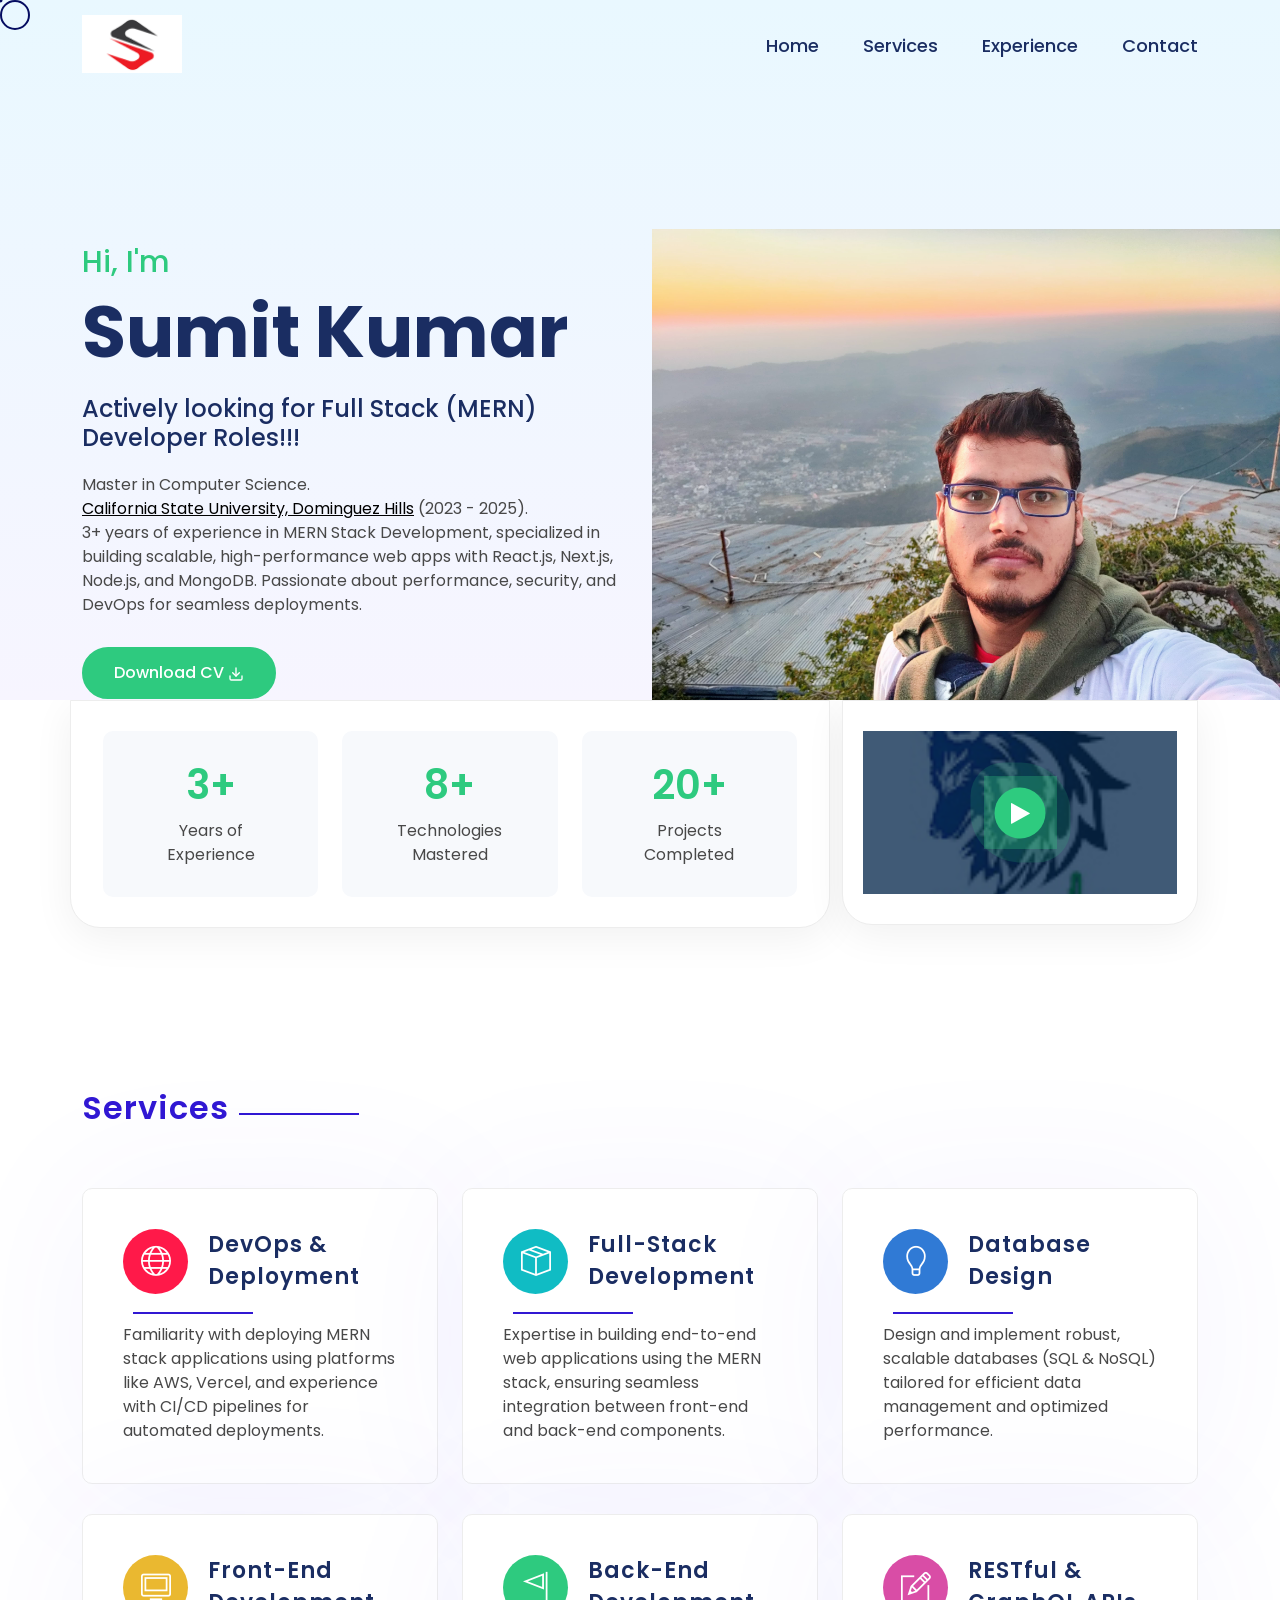
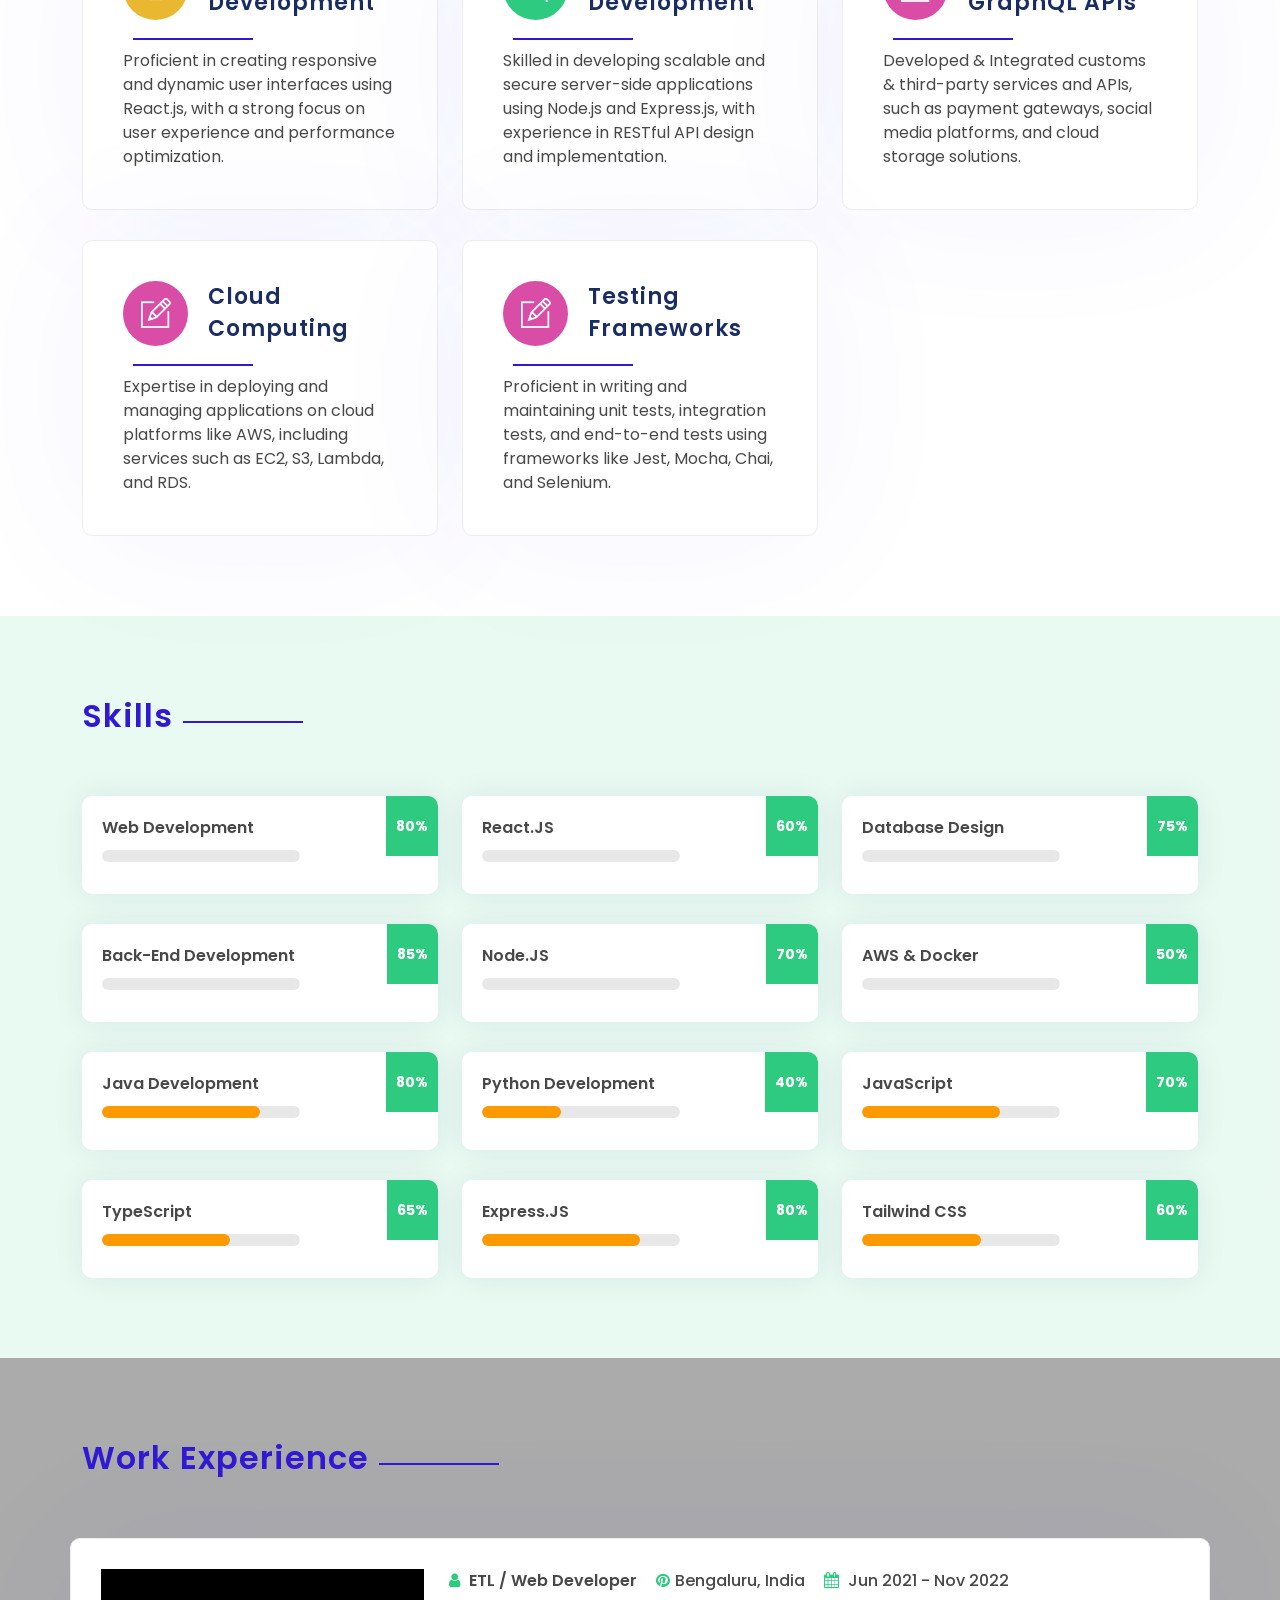
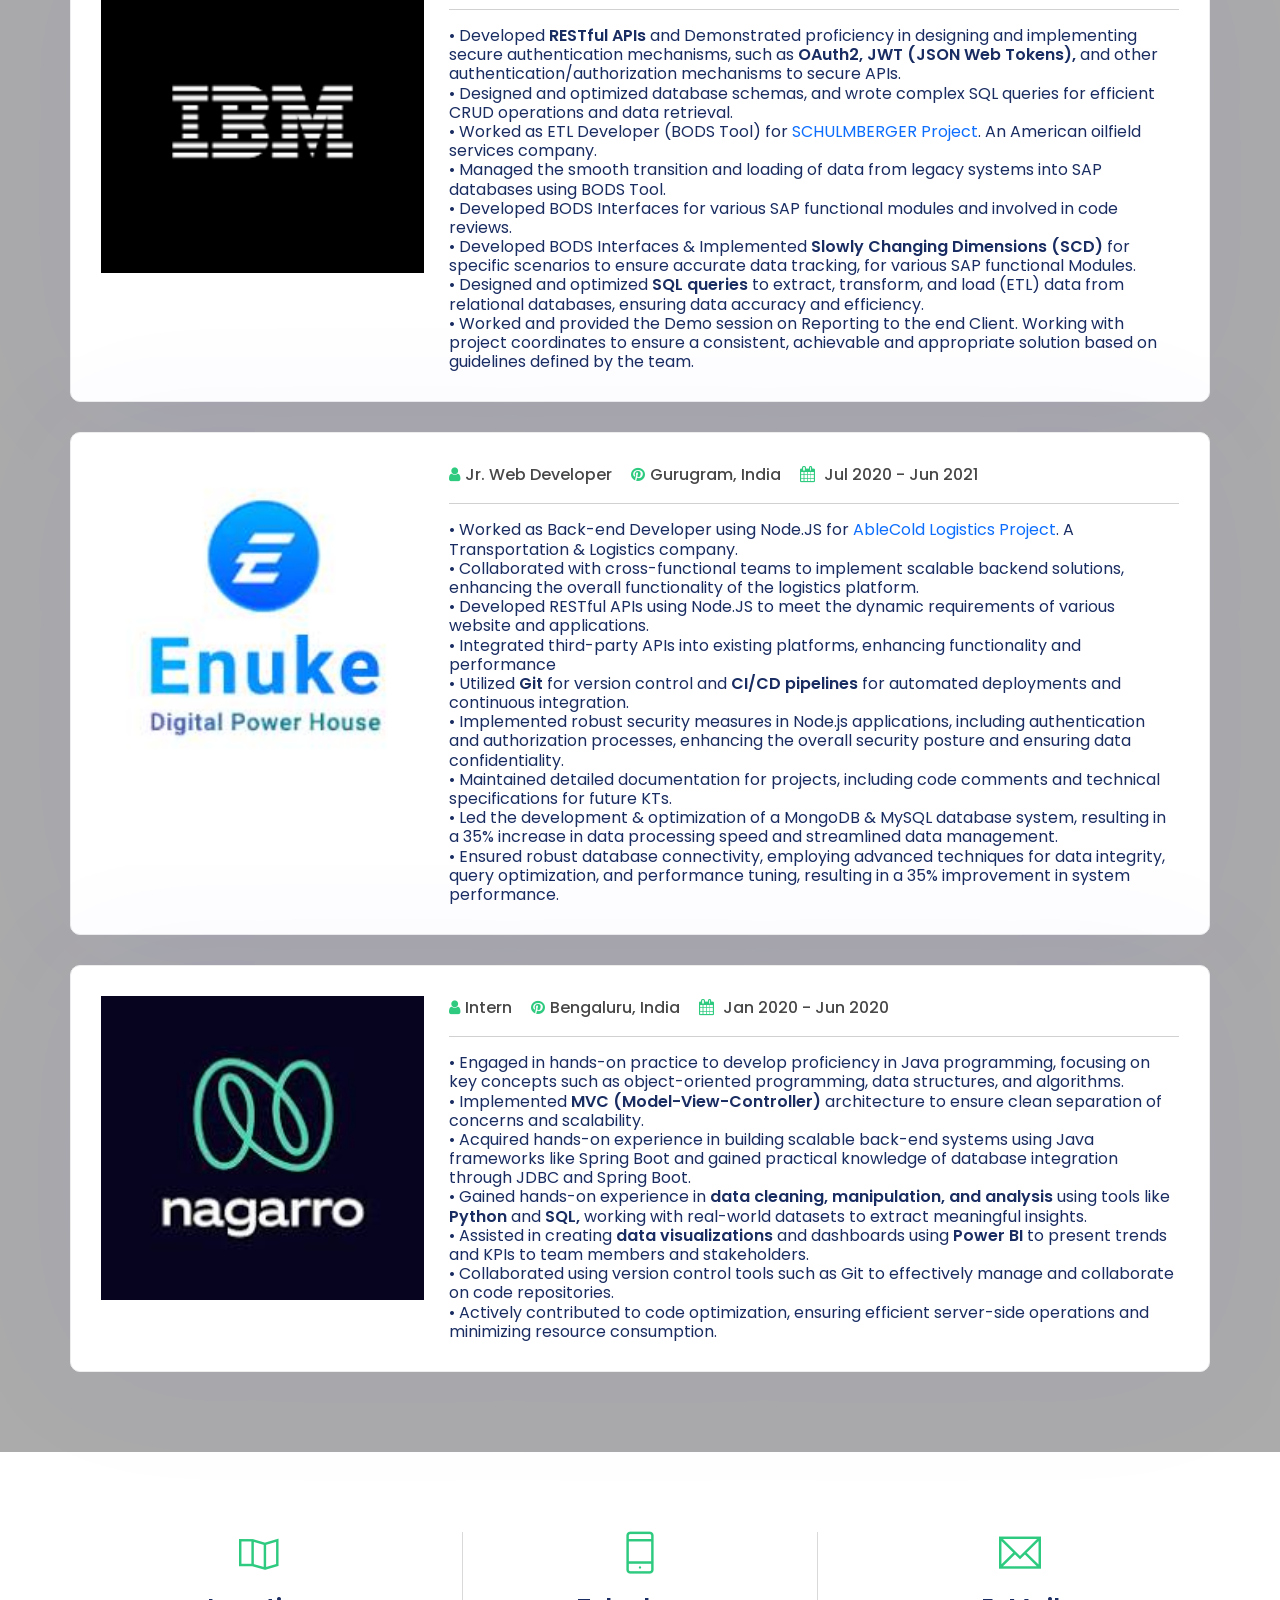
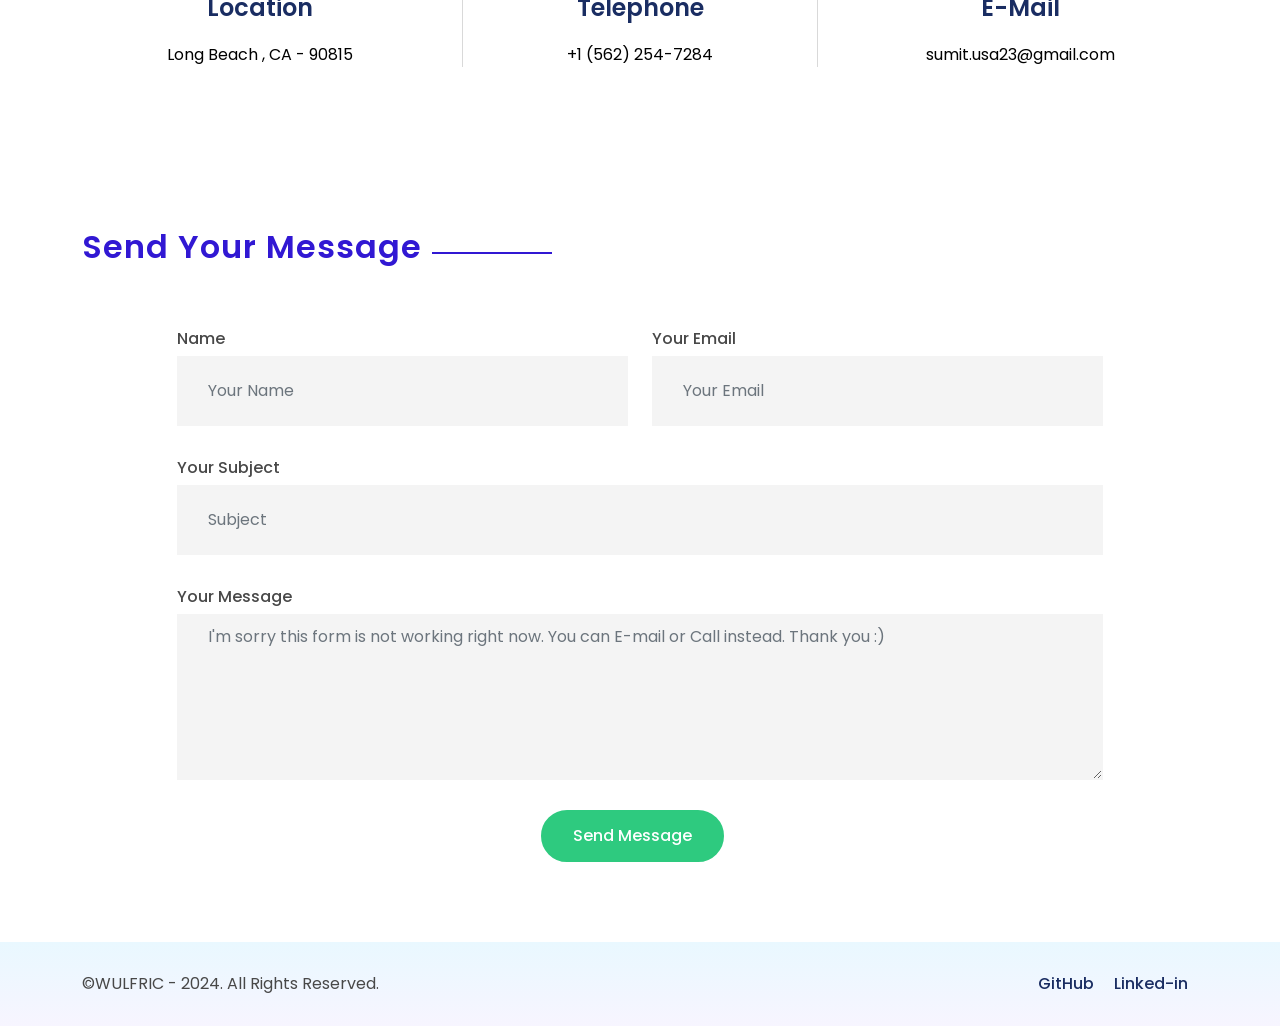
==== commit 1294ffec: "skills sections" ====
--- a/index.html
+++ b/index.html
@@ -273,8 +273,39 @@
               </h2>
             </div>
             <p>
-              Developed & Integrated customs & third-party services and APIs, such as payment gateways, social media platforms,
+              Developed & Integrated customs & third-party services and APIs, such as payment gateways, social media
+              platforms,
               and cloud storage solutions.
+            </p>
+          </div>
+        </div>
+        <!-- END COL -->
+        <div class="col-lg-4 col-sm-6 col-xs-12">
+          <div class="single_feature_one">
+            <div class="sf_top">
+              <span class="ti-pencil-alt ss_two"></span>
+              <h2>
+                <a href="#" data-bs-toggle="modal" data-bs-target="#serviceModal2">Cloud Computing </a>
+              </h2>
+            </div>
+            <p>
+              Expertise in deploying and managing applications on cloud platforms like AWS, including services such as
+              EC2, S3, Lambda, and RDS.
+            </p>
+          </div>
+        </div>
+        <!-- END COL -->
+        <div class="col-lg-4 col-sm-6 col-xs-12">
+          <div class="single_feature_one">
+            <div class="sf_top">
+              <span class="ti-pencil-alt ss_two"></span>
+              <h2>
+                <a href="#" data-bs-toggle="modal" data-bs-target="#serviceModal2">Testing Frameworks</a>
+              </h2>
+            </div>
+            <p>
+              Proficient in writing and maintaining unit tests, integration tests, and end-to-end tests using frameworks
+              like Jest, Mocha, Chai, and Selenium.
             </p>
           </div>
         </div>
@@ -336,20 +367,20 @@
         <div class="col-md-4">
           <div class="feature-box d-flex align-items-center">
             <div class="progress-bar-linear">
-              <p class="progress-bar-text">ETL (BODS Tool)</p>
+              <p class="progress-bar-text">Back-End Development</p>
               <div class="progress-bar pb4">
-                <span data-percent="65"></span>
-              </div>
-            </div>
-            <!--END PROGRESS BAR -->
-            <h3><span>65%</span></h3>
+                <span data-percent="85"></span>
+              </div>
+            </div>
+            <!--END PROGRESS BAR -->
+            <h3><span>85%</span></h3>
           </div>
         </div>
         <!-- END COL -->
         <div class="col-lg-4">
           <div class="feature-box d-flex align-items-center">
             <div class="progress-bar-linear">
-              <p class="progress-bar-text">SQL Optimization</p>
+              <p class="progress-bar-text">Node.JS</p>
               <div class="progress-bar pb2">
                 <span data-percent="70"></span>
               </div>
@@ -362,13 +393,13 @@
         <div class="col-md-4">
           <div class="feature-box d-flex align-items-center">
             <div class="progress-bar-linear">
-              <p class="progress-bar-text">Power BI</p>
+              <p class="progress-bar-text">AWS & Docker</p>
               <div class="progress-bar pb6">
-                <span data-percent="70"></span>
-              </div>
-            </div>
-            <!--END PROGRESS BAR -->
-            <h3><span>70%</span></h3>
+                <span data-percent="50"></span>
+              </div>
+            </div>
+            <!--END PROGRESS BAR -->
+            <h3><span>50%</span></h3>
           </div>
         </div>
         <!-- END COL -->
@@ -408,6 +439,45 @@
             </div>
             <!--END PROGRESS BAR -->
             <h3><span>70%</span></h3>
+          </div>
+        </div>
+        <!-- END COL -->
+        <div class="col-lg-4">
+          <div class="feature-box d-flex align-items-center">
+            <div class="progress-bar-linear">
+              <p class="progress-bar-text">TypeScript</p>
+              <div class="progress-bar pb2">
+                <span data-percent="65"></span>
+              </div>
+            </div>
+            <!--END PROGRESS BAR -->
+            <h3><span>65%</span></h3>
+          </div>
+        </div>
+        <!-- END COL -->
+        <div class="col-lg-4">
+          <div class="feature-box d-flex align-items-center">
+            <div class="progress-bar-linear">
+              <p class="progress-bar-text">Express.JS</p>
+              <div class="progress-bar pb2">
+                <span data-percent="80"></span>
+              </div>
+            </div>
+            <!--END PROGRESS BAR -->
+            <h3><span>80%</span></h3>
+          </div>
+        </div>
+        <!-- END COL -->
+        <div class="col-lg-4">
+          <div class="feature-box d-flex align-items-center">
+            <div class="progress-bar-linear">
+              <p class="progress-bar-text">Tailwind CSS</p>
+              <div class="progress-bar pb2">
+                <span data-percent="60"></span>
+              </div>
+            </div>
+            <!--END PROGRESS BAR -->
+            <h3><span>60%</span></h3>
           </div>
         </div>
         <!-- END COL -->
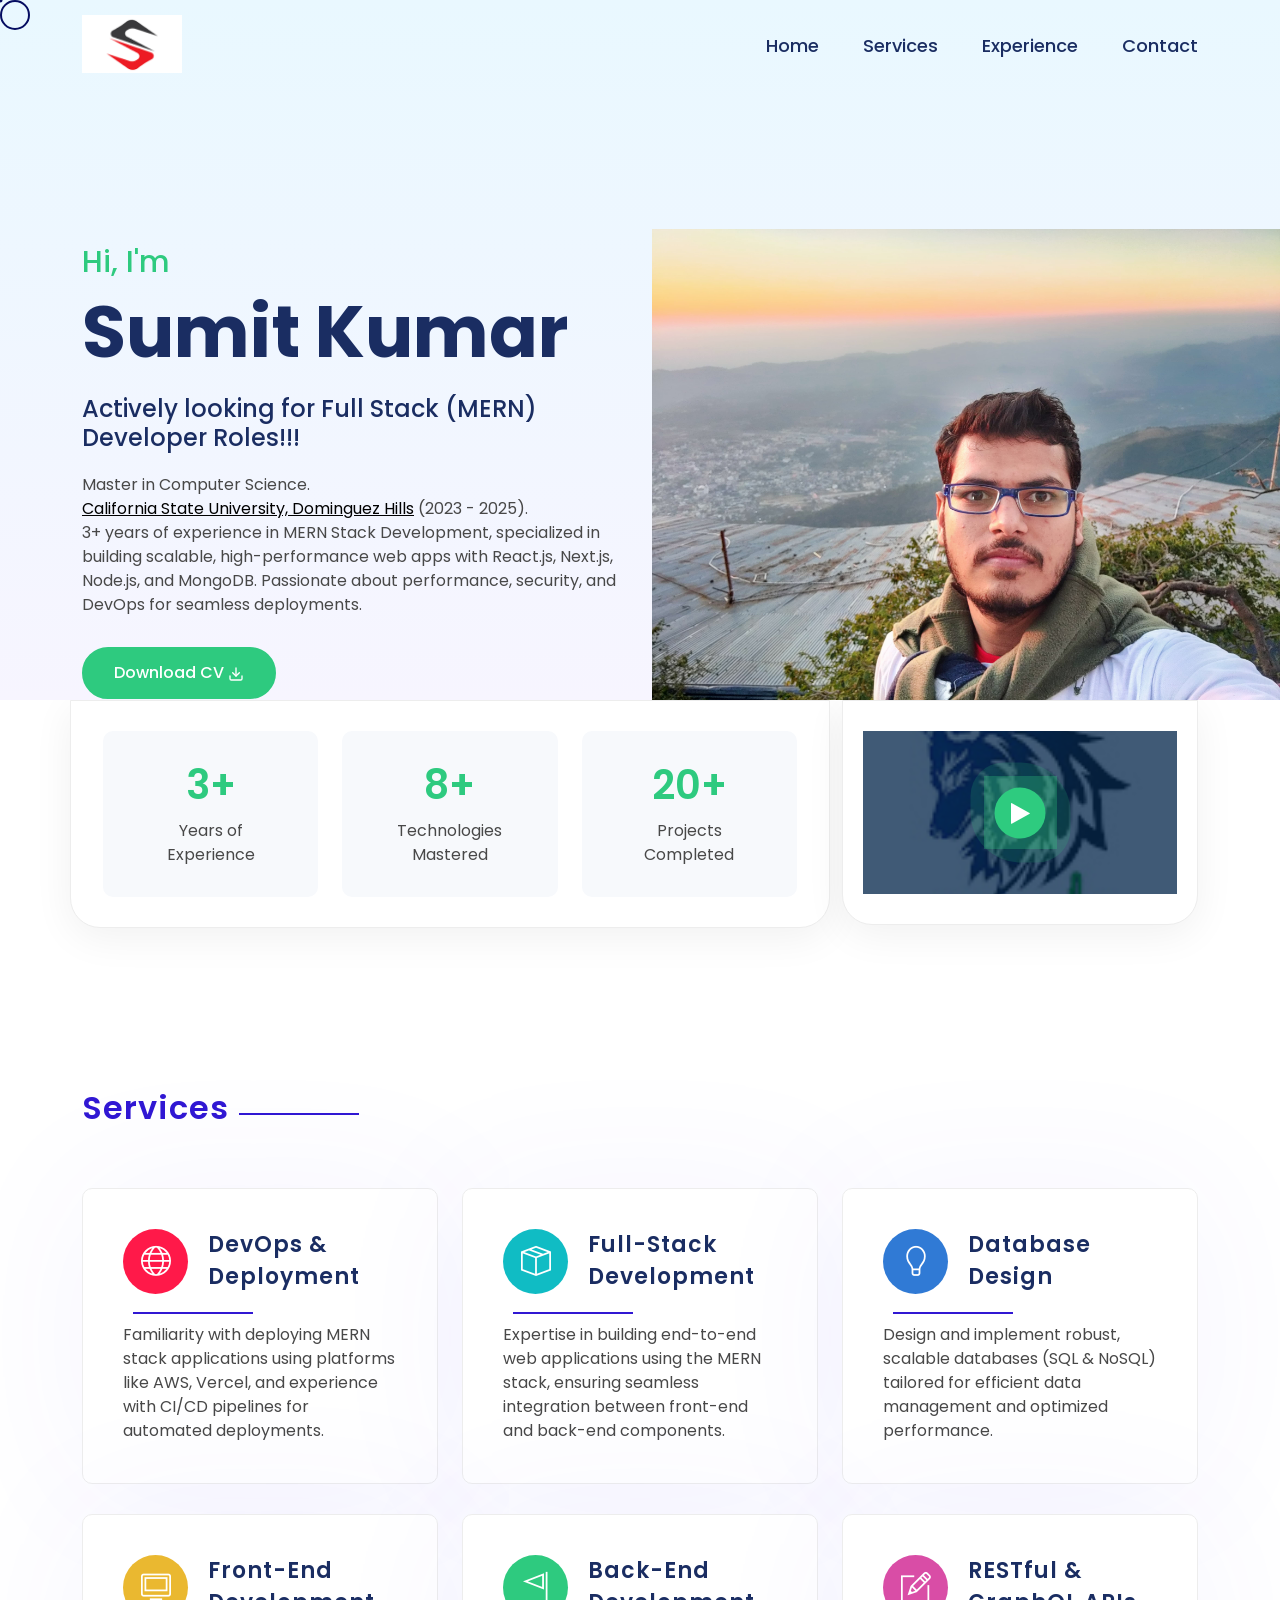
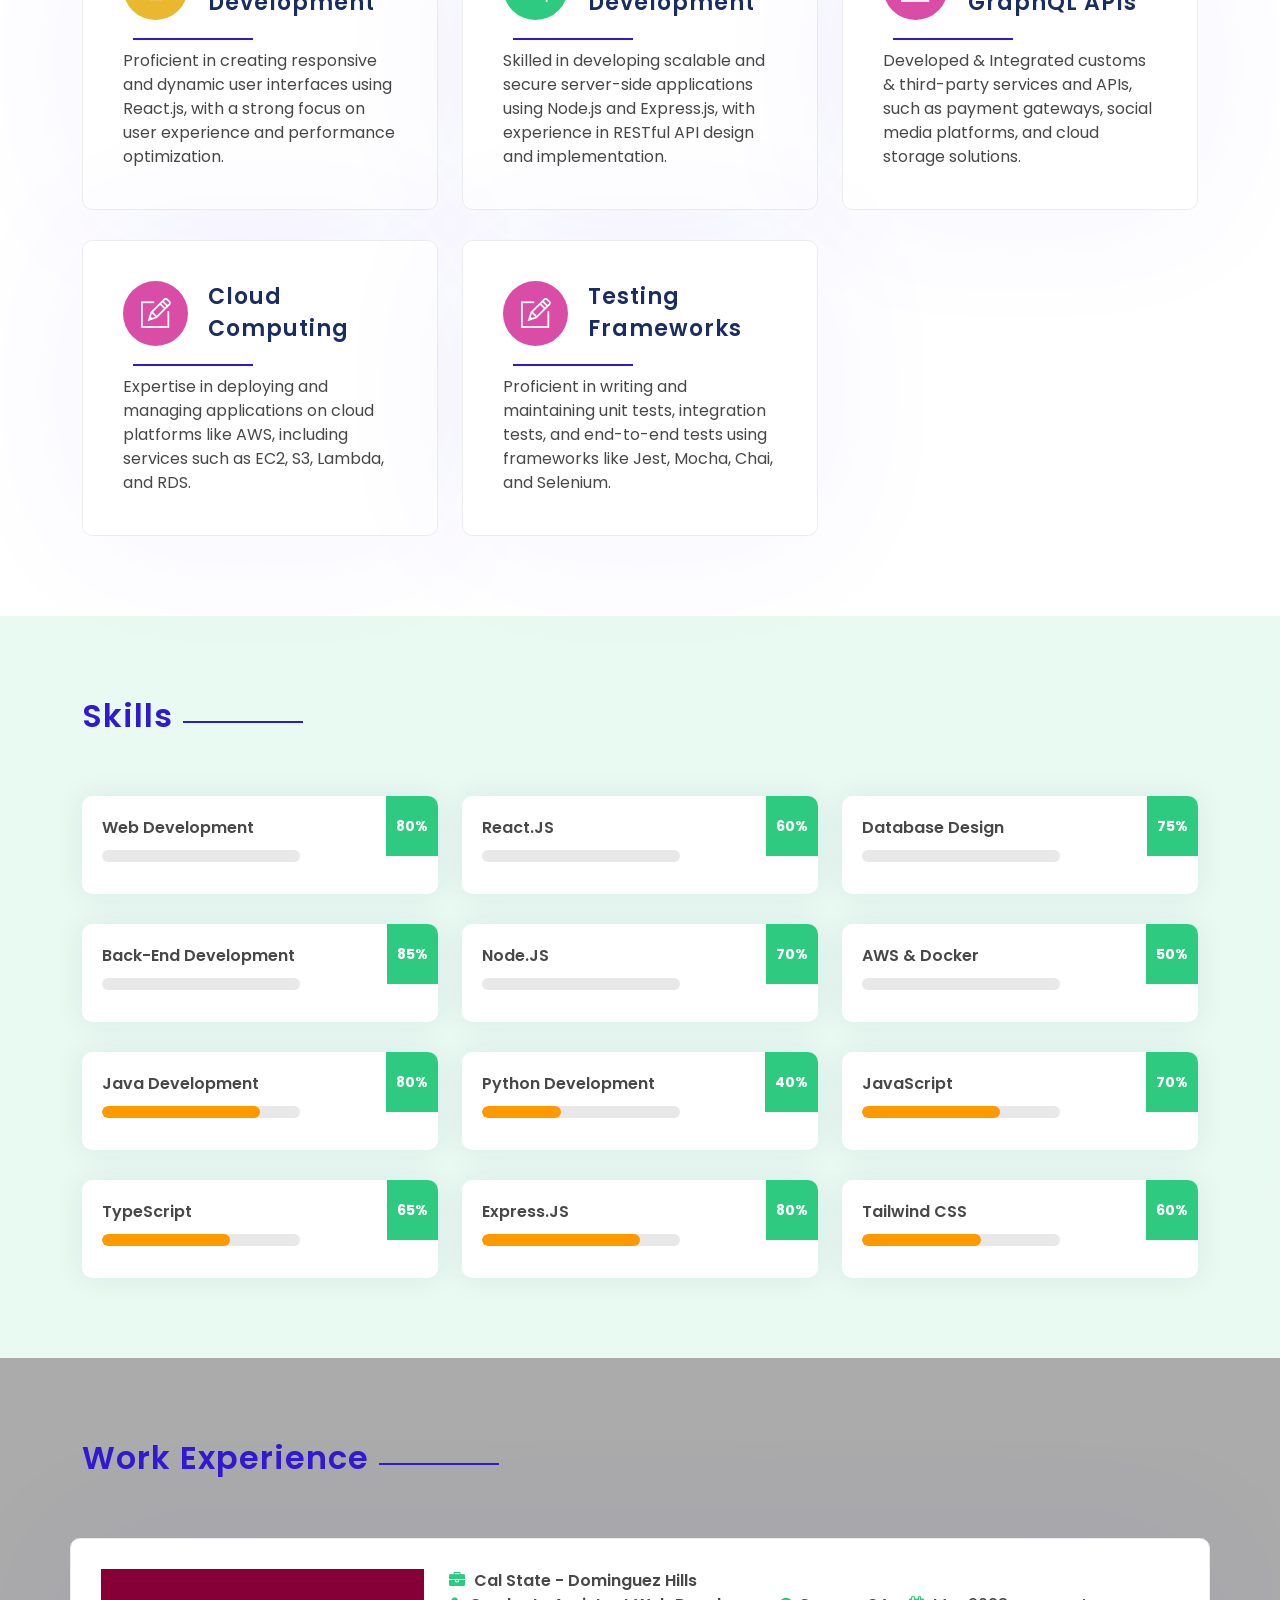
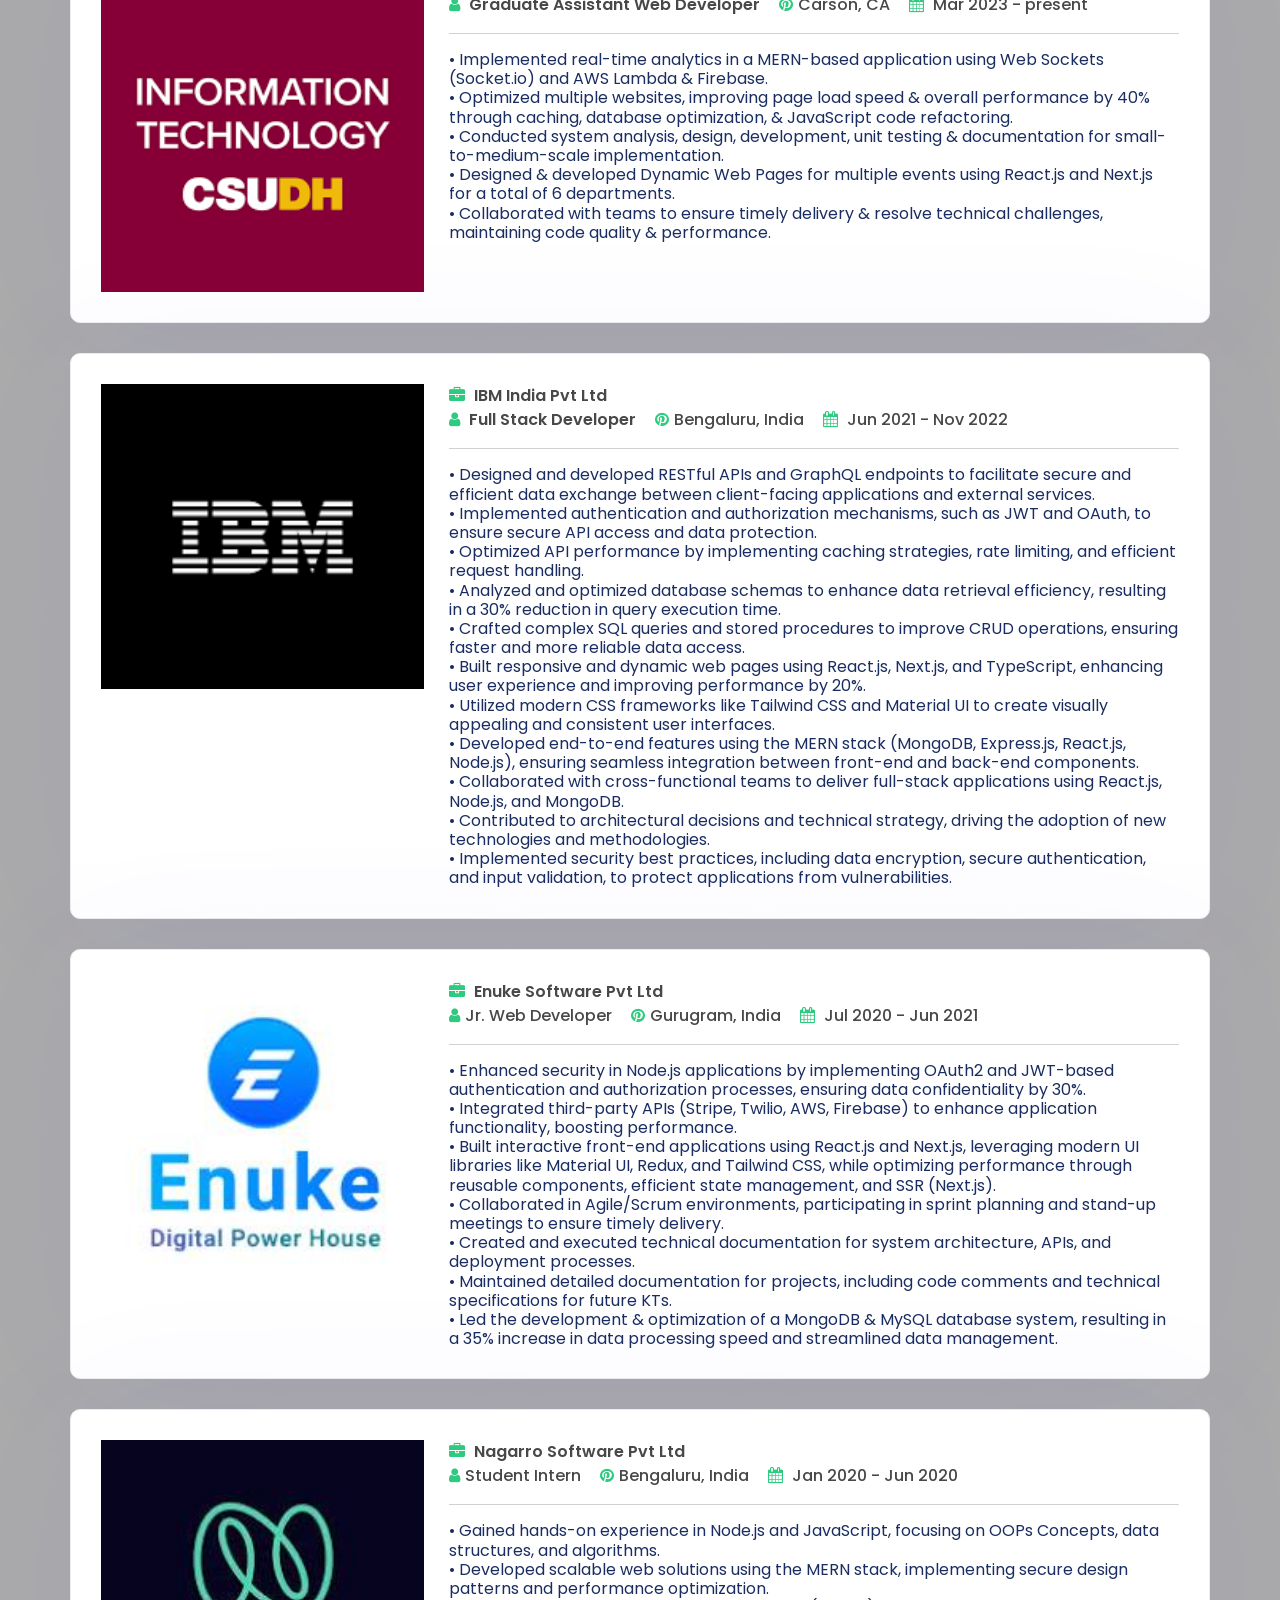
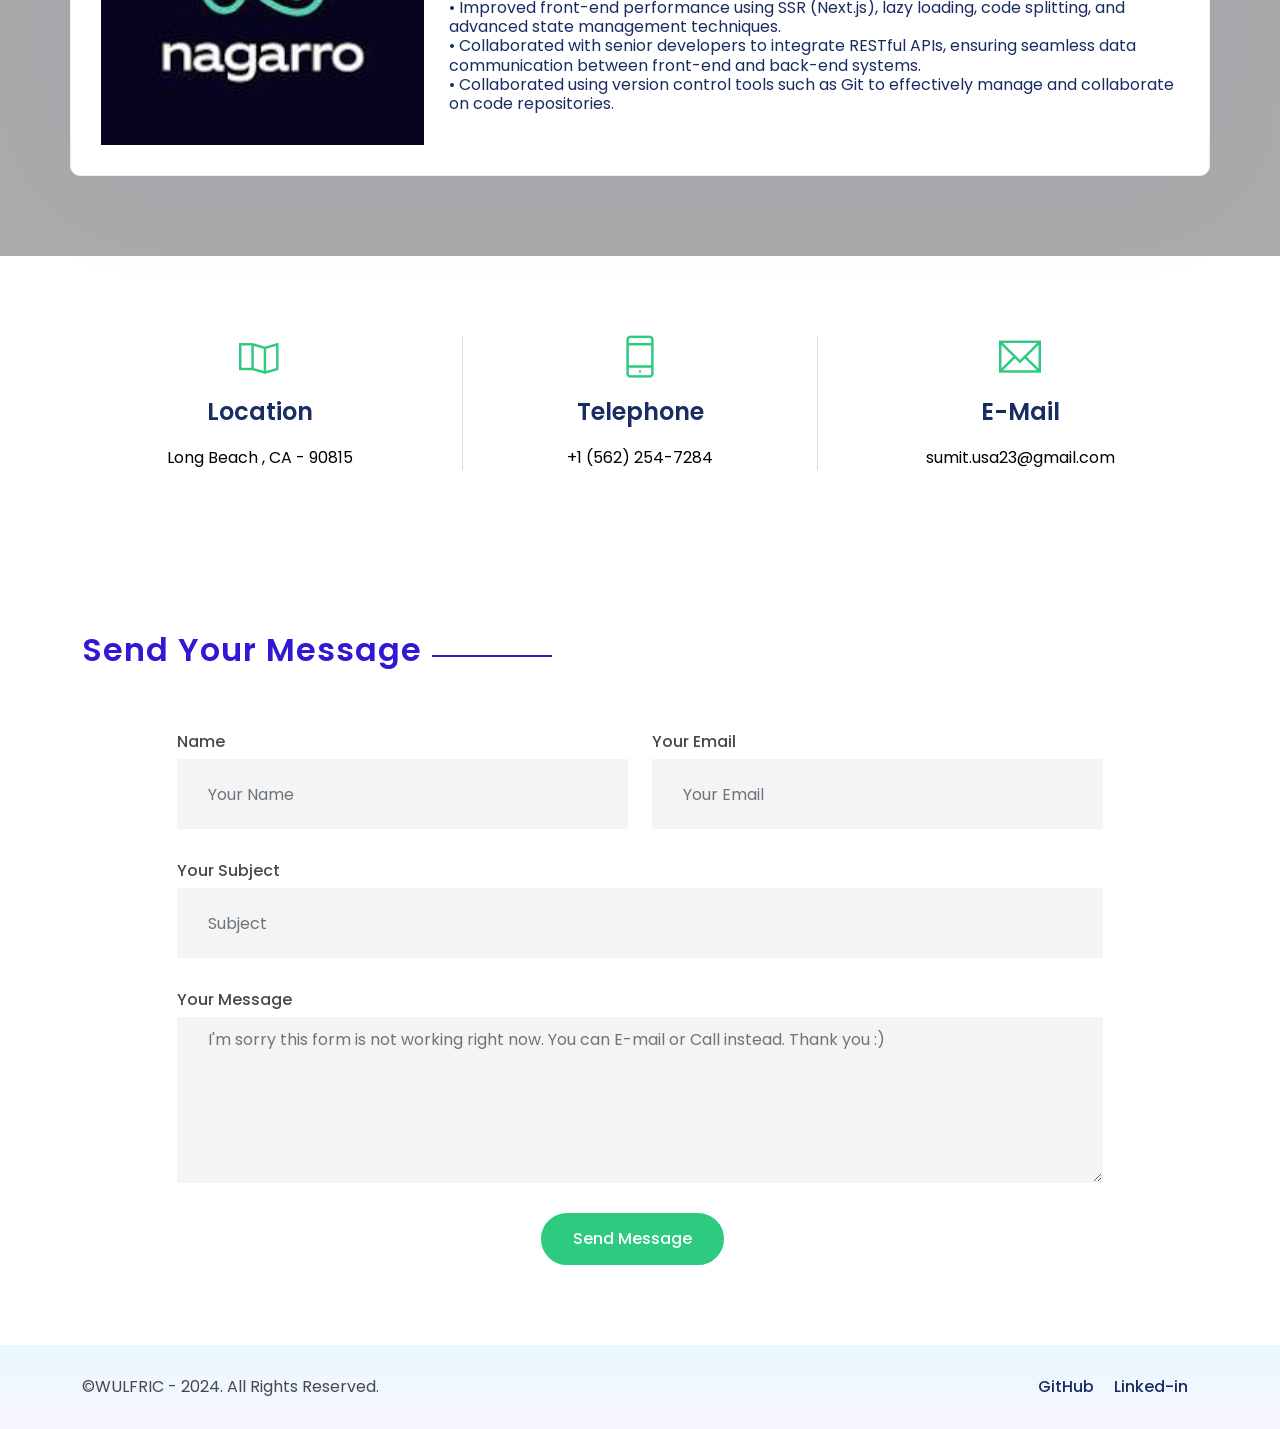
==== commit c9d1568f: "experience section" ====
--- a/index.html
+++ b/index.html
@@ -569,57 +569,99 @@
         <!-- <div class="col-lg-8 wow fadeInUp" data-wow-duration="1s" data-wow-delay="0.1s" data-wow-offset="0"> -->
         <div class="arti_single">
           <div class="arti_img">
+            <img src="assets/img/csudh.png" class="img-fluid" alt="Blog image" />
+            <!-- <a href="https://www.csudh.edu/it/" target="_blank">CSUDH</a> -->
+          </div>
+          <div class="arti_content">
+            <span><i class="fa fa-briefcase"></i> <b>Cal State - Dominguez Hills</b></span><br>
+            <span><i class="fa fa-user"></i> <b>Graduate Assistant Web Developer</b></span>
+            <span><i class="fa fa-pinterest"></i>Carson, CA</span>
+            <span><i class="fa fa-calendar"></i> Mar 2023 - present</span>
+            <hr />
+            <h6>
+              <ul>
+                <li>
+                  &#8226; Implemented real-time analytics in a MERN-based application using Web Sockets (Socket.io)
+                  and AWS Lambda & Firebase.
+                </li>
+                <li>
+                  &#8226; Optimized multiple websites, improving page load speed & overall performance by 40% through
+                  caching, database optimization, & JavaScript code refactoring.
+                </li>
+                <li>
+                  &#8226; Conducted system analysis, design, development, unit testing & documentation for
+                  small-to-medium-scale implementation.
+                </li>
+                <li>
+                  &#8226; Designed & developed Dynamic Web Pages for multiple events using React.js and Next.js for a
+                  total of 6 departments.
+                </li>
+                <li>
+                  &#8226; Collaborated with teams to ensure timely delivery & resolve technical challenges,
+                  maintaining code quality & performance.
+                </li>
+              </ul>
+            </h6>
+          </div>
+          <!-- <a class="arti_btn" href="ibm.html">Read More <i class="fa fa-long-arrow-right"></i></a> -->
+        </div>
+        <!-- END ARTI SINGLE  -->
+        <div class="arti_single">
+          <div class="arti_img">
             <img src="assets/img/ibm.png" class="img-fluid" alt="Blog image" />
             <!-- <a href="https://www.ibm.com/in-en" target="_blank">IBM</a> -->
           </div>
           <div class="arti_content">
-            <span><i class="fa fa-user"></i> <b>ETL / Web Developer</b></span>
+            <span><i class="fa fa-briefcase"></i> <b>IBM India Pvt Ltd</b></span><br>
+            <span><i class="fa fa-user"></i> <b>Full Stack Developer</b></span>
             <span><i class="fa fa-pinterest"></i>Bengaluru, India</span>
             <span><i class="fa fa-calendar"></i> Jun 2021 - Nov 2022</span>
             <hr />
             <h6>
               <ul>
                 <li>
-                  &#8226; Developed <b>RESTful APIs</b> and Demonstrated
-                  proficiency in designing and implementing secure
-                  authentication mechanisms, such as
-                  <b>OAuth2, JWT (JSON Web Tokens),</b> and other
-                  authentication/authorization mechanisms to secure APIs.
-                </li>
-                <li>
-                  &#8226; Designed and optimized database schemas, and wrote
-                  complex SQL queries for efficient CRUD operations and data
-                  retrieval.
-                </li>
-                <li>
-                  &#8226; Worked as ETL Developer (BODS Tool) for
-                  <a href="https://www.slb.com/" title="An American oilfield services company" target="_blank">
-                    SCHULMBERGER Project</a>. An American oilfield services company.
-                </li>
-                <li>
-                  &#8226; Managed the smooth transition and loading of data
-                  from legacy systems into SAP databases using BODS Tool.
-                </li>
-                <li>
-                  &#8226; Developed BODS Interfaces for various SAP functional
-                  modules and involved in code reviews.
-                </li>
-                <li>
-                  &#8226; Developed BODS Interfaces & Implemented
-                  <b>Slowly Changing Dimensions (SCD)</b> for specific
-                  scenarios to ensure accurate data tracking, for various SAP
-                  functional Modules.
-                </li>
-                <li>
-                  &#8226; Designed and optimized <b>SQL queries</b> to
-                  extract, transform, and load (ETL) data from relational
-                  databases, ensuring data accuracy and efficiency.
-                </li>
-                <li>
-                  &#8226; Worked and provided the Demo session on Reporting to
-                  the end Client. Working with project coordinates to ensure a
-                  consistent, achievable and appropriate solution based on
-                  guidelines defined by the team.
+                  &#8226; Designed and developed RESTful APIs and GraphQL endpoints to facilitate secure and efficient
+                  data exchange between client-facing applications and external services.
+                </li>
+                <li>
+                  &#8226; Implemented authentication and authorization mechanisms, such as JWT and OAuth, to ensure
+                  secure API access and data protection.
+                </li>
+                <li>
+                  &#8226; Optimized API performance by implementing caching strategies, rate limiting, and efficient
+                  request handling.
+                </li>
+                <li>
+                  &#8226; Analyzed and optimized database schemas to enhance data retrieval efficiency, resulting in a
+                  30% reduction in query execution time.
+                </li>
+                <li>
+                  &#8226; Crafted complex SQL queries and stored procedures to improve CRUD operations, ensuring faster
+                  and more reliable data access.
+                </li>
+                <li>
+                  &#8226; Built responsive and dynamic web pages using React.js, Next.js, and TypeScript, enhancing user
+                  experience and improving performance by 20%.
+                </li>
+                <li>
+                  &#8226; Utilized modern CSS frameworks like Tailwind CSS and Material UI to create visually appealing
+                  and consistent user interfaces.
+                </li>
+                <li>
+                  &#8226; Developed end-to-end features using the MERN stack (MongoDB, Express.js, React.js, Node.js),
+                  ensuring seamless integration between front-end and back-end components.
+                </li>
+                <li>
+                  &#8226; Collaborated with cross-functional teams to deliver full-stack applications using React.js,
+                  Node.js, and MongoDB.
+                </li>
+                <li>
+                  &#8226; Contributed to architectural decisions and technical strategy, driving the adoption of new
+                  technologies and methodologies.
+                </li>
+                <li>
+                  &#8226; Implemented security best practices, including data encryption, secure authentication, and
+                  input validation, to protect applications from vulnerabilities.
                 </li>
               </ul>
             </h6>
@@ -634,6 +676,7 @@
 							target="_blank"></a> -->
           </div>
           <div class="arti_content">
+            <span><i class="fa fa-briefcase"></i> <b>Enuke Software Pvt Ltd</b></span><br>
             <span><i class="fa fa-user"></i>Jr. Web Developer</span>
             <span><i class="fa fa-pinterest"></i>Gurugram, India</span>
             <span><i class="fa fa-calendar"></i> Jul 2020 - Jun 2021</span>
@@ -641,33 +684,25 @@
             <h6>
               <ul>
                 <li>
-                  &#8226; Worked as Back-end Developer using Node.JS for
-                  <a href="https://www.ablecold.com/" target="_blank">AbleCold Logistics Project</a>. A Transportation &
-                  Logistics company.
-                </li>
-                <li>
-                  &#8226; Collaborated with cross-functional teams to
-                  implement scalable backend solutions, enhancing the overall
-                  functionality of the logistics platform.
-                </li>
-                <li>
-                  &#8226; Developed RESTful APIs using Node.JS to meet the
-                  dynamic requirements of various website and applications.
-                </li>
-                <li>
-                  &#8226; Integrated third-party APIs into existing platforms,
-                  enhancing functionality and performance
-                </li>
-                <li>
-                  &#8226; Utilized <b>Git</b> for version control and
-                  <b>CI/CD pipelines</b>
-                  for automated deployments and continuous integration.
-                </li>
-                <li>
-                  &#8226; Implemented robust security measures in Node.js
-                  applications, including authentication and authorization
-                  processes, enhancing the overall security posture and
-                  ensuring data confidentiality.
+                  &#8226; Enhanced security in Node.js applications by implementing OAuth2 and JWT-based
+                  authentication and authorization processes, ensuring data confidentiality by 30%.
+                </li>
+                <li>
+                  &#8226; Integrated third-party APIs (Stripe, Twilio, AWS, Firebase) to enhance application
+                  functionality, boosting performance.
+                </li>
+                <li>
+                  &#8226; Built interactive front-end applications using React.js and Next.js, leveraging modern UI
+                  libraries like Material UI, Redux, and Tailwind CSS, while optimizing performance through reusable
+                  components, efficient state management, and SSR (Next.js).
+                </li>
+                <li>
+                  &#8226; Collaborated in Agile/Scrum environments, participating in sprint planning and stand-up
+                  meetings to ensure timely delivery.
+                </li>
+                <li>
+                  &#8226; Created and executed technical documentation for system architecture, APIs, and deployment
+                  processes.
                 </li>
                 <li>
                   &#8226; Maintained detailed documentation for projects,
@@ -678,12 +713,6 @@
                   &#8226; Led the development & optimization of a MongoDB &
                   MySQL database system, resulting in a 35% increase in data
                   processing speed and streamlined data management.
-                </li>
-                <li>
-                  &#8226; Ensured robust database connectivity, employing
-                  advanced techniques for data integrity, query optimization,
-                  and performance tuning, resulting in a 35% improvement in
-                  system performance.
                 </li>
               </ul>
             </h6>
@@ -697,48 +726,32 @@
             <!-- <a href="https://www.nagarro.com/en" target="_blank">Nagarro</a> -->
           </div>
           <div class="arti_content">
-            <span><i class="fa fa-user"></i>Intern</span>
+            <span><i class="fa fa-briefcase"></i> <b>Nagarro Software Pvt Ltd</b></span><br>
+            <span><i class="fa fa-user"></i>Student Intern</span>
             <span><i class="fa fa-pinterest"></i>Bengaluru, India</span>
             <span><i class="fa fa-calendar"></i> Jan 2020 - Jun 2020</span>
             <hr />
             <h6>
               <ul>
                 <li>
-                  &#8226; Engaged in hands-on practice to develop proficiency
-                  in Java programming, focusing on key concepts such as
-                  object-oriented programming, data structures, and
-                  algorithms.
-                </li>
-                <li>
-                  &#8226; Implemented
-                  <b>MVC (Model-View-Controller)</b> architecture to ensure
-                  clean separation of concerns and scalability.
-                </li>
-                <li>
-                  &#8226; Acquired hands-on experience in building scalable
-                  back-end systems using Java frameworks like Spring Boot and
-                  gained practical knowledge of database integration through
-                  JDBC and Spring Boot.
-                </li>
-                <li>
-                  &#8226; Gained hands-on experience in
-                  <b>data cleaning, manipulation, and analysis</b> using tools
-                  like <b>Python</b> and <b>SQL,</b> working with real-world
-                  datasets to extract meaningful insights.
-                </li>
-                <li>
-                  &#8226; Assisted in creating <b>data visualizations</b> and
-                  dashboards using <b>Power BI</b> to present trends and KPIs
-                  to team members and stakeholders.
+                  &#8226; Gained hands-on experience in Node.js and JavaScript, focusing on OOPs Concepts, data
+                  structures, and algorithms.
+                </li>
+                <li>
+                  &#8226; Developed scalable web solutions using the MERN stack, implementing secure design patterns
+                  and performance optimization.
+                </li>
+                <li>
+                  &#8226; Improved front-end performance using SSR (Next.js), lazy loading, code splitting, and
+                  advanced state management techniques.
+                </li>
+                <li>
+                  &#8226; Collaborated with senior developers to integrate RESTful APIs, ensuring seamless data
+                  communication between front-end and back-end systems.
                 </li>
                 <li>
                   &#8226; Collaborated using version control tools such as Git
                   to effectively manage and collaborate on code repositories.
-                </li>
-                <li>
-                  &#8226; Actively contributed to code optimization, ensuring
-                  efficient server-side operations and minimizing resource
-                  consumption.
                 </li>
               </ul>
             </h6>
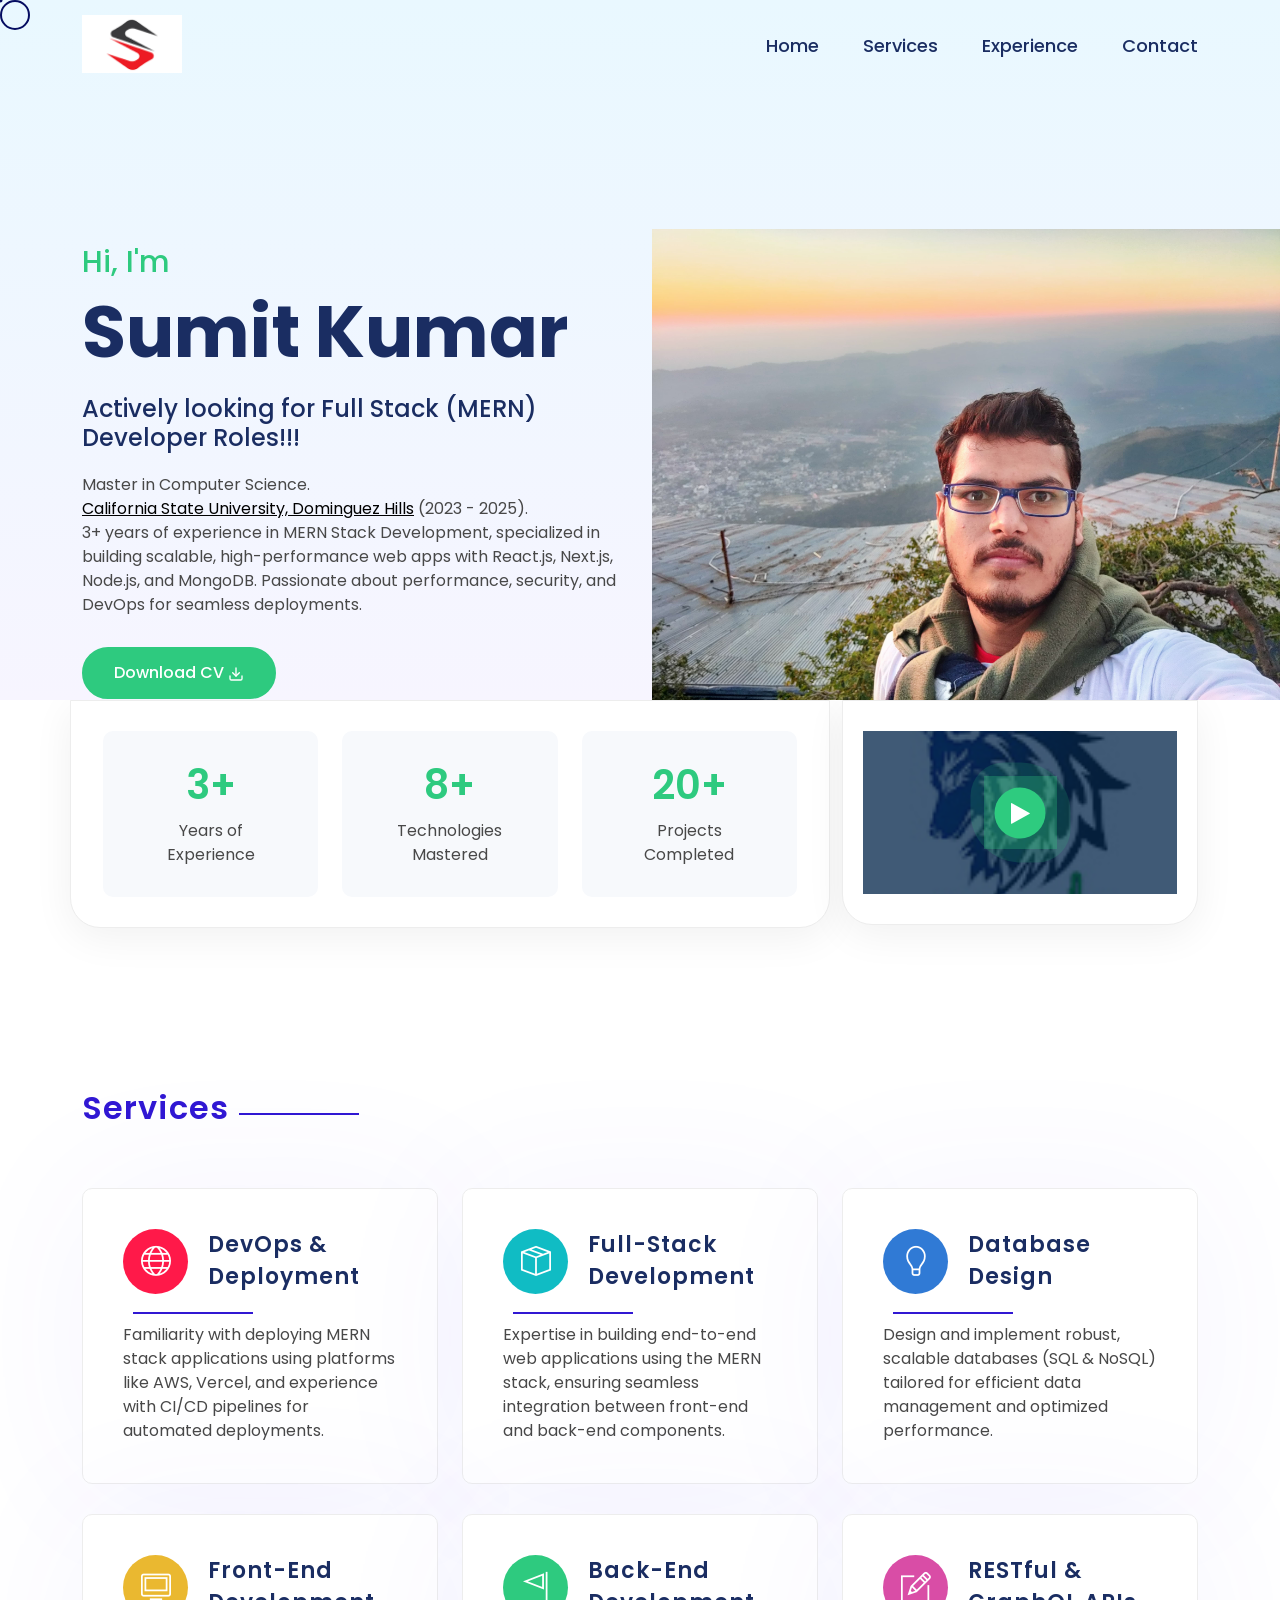
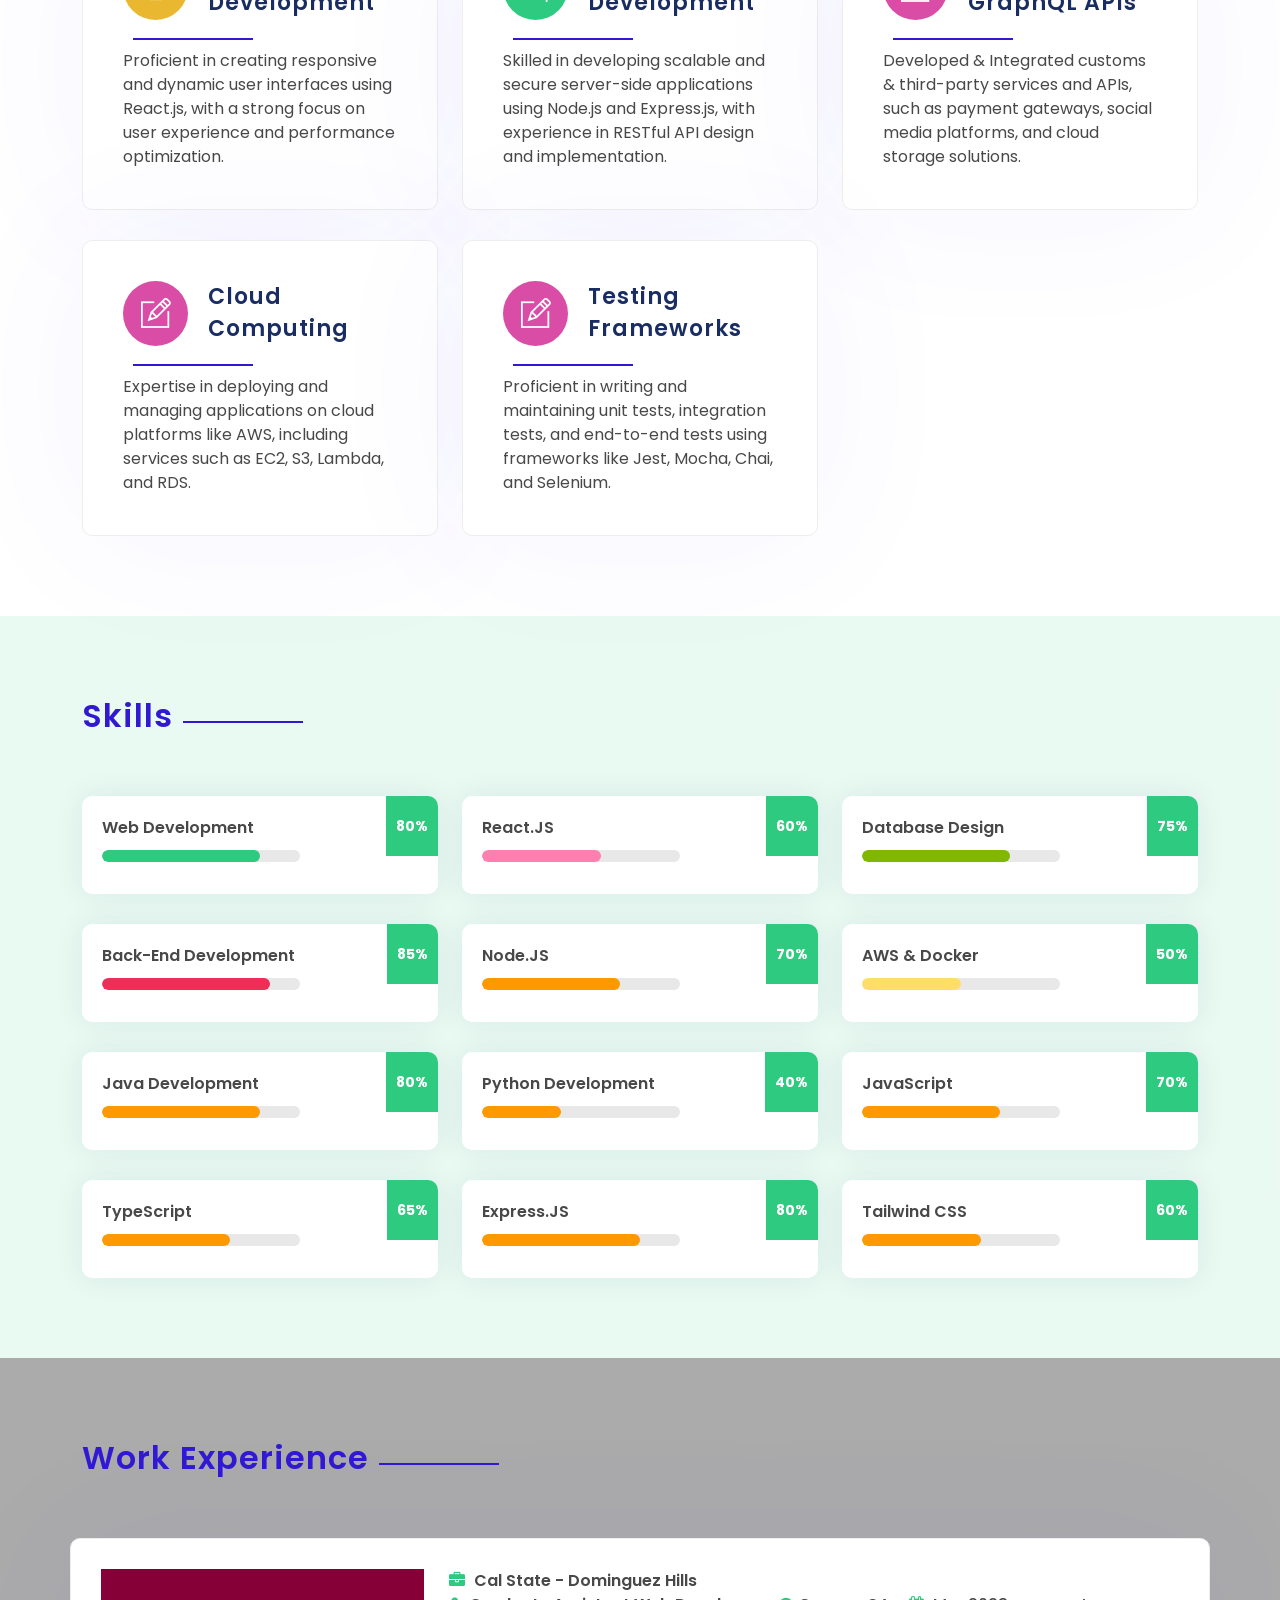
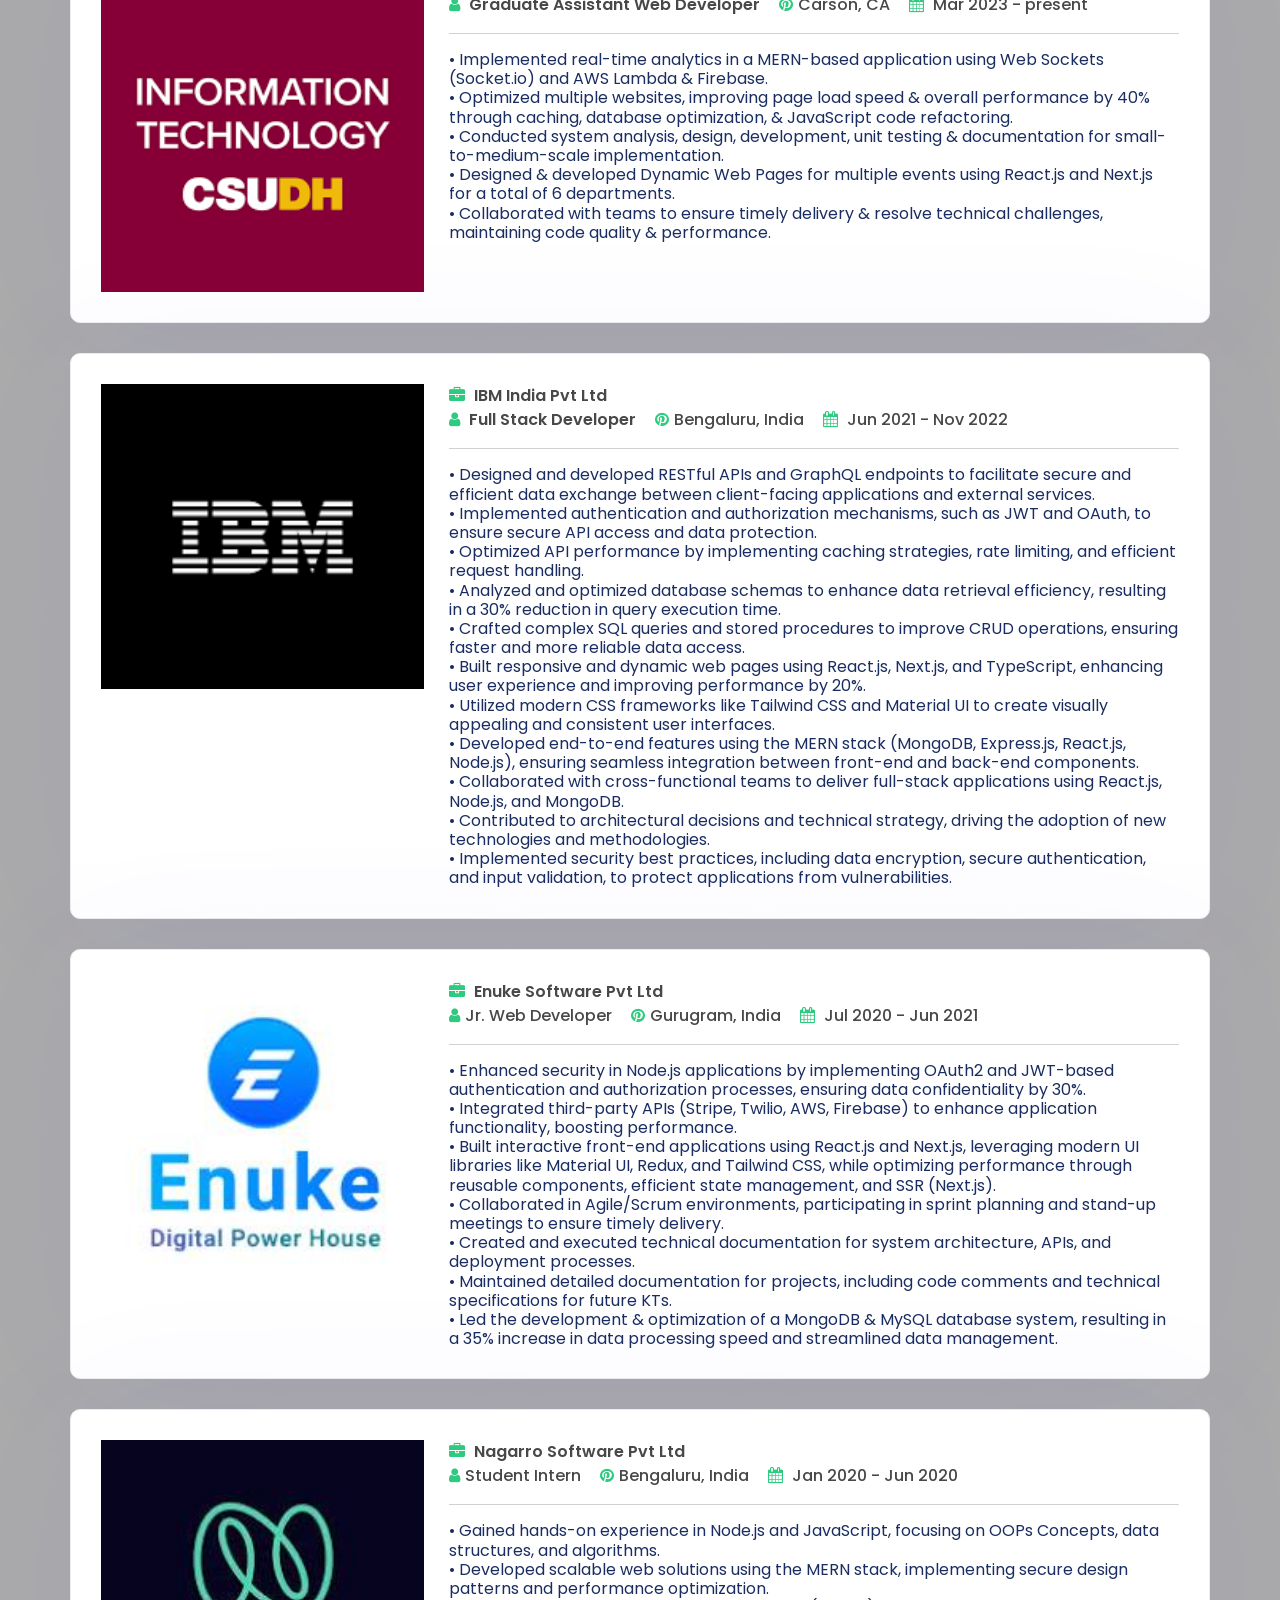
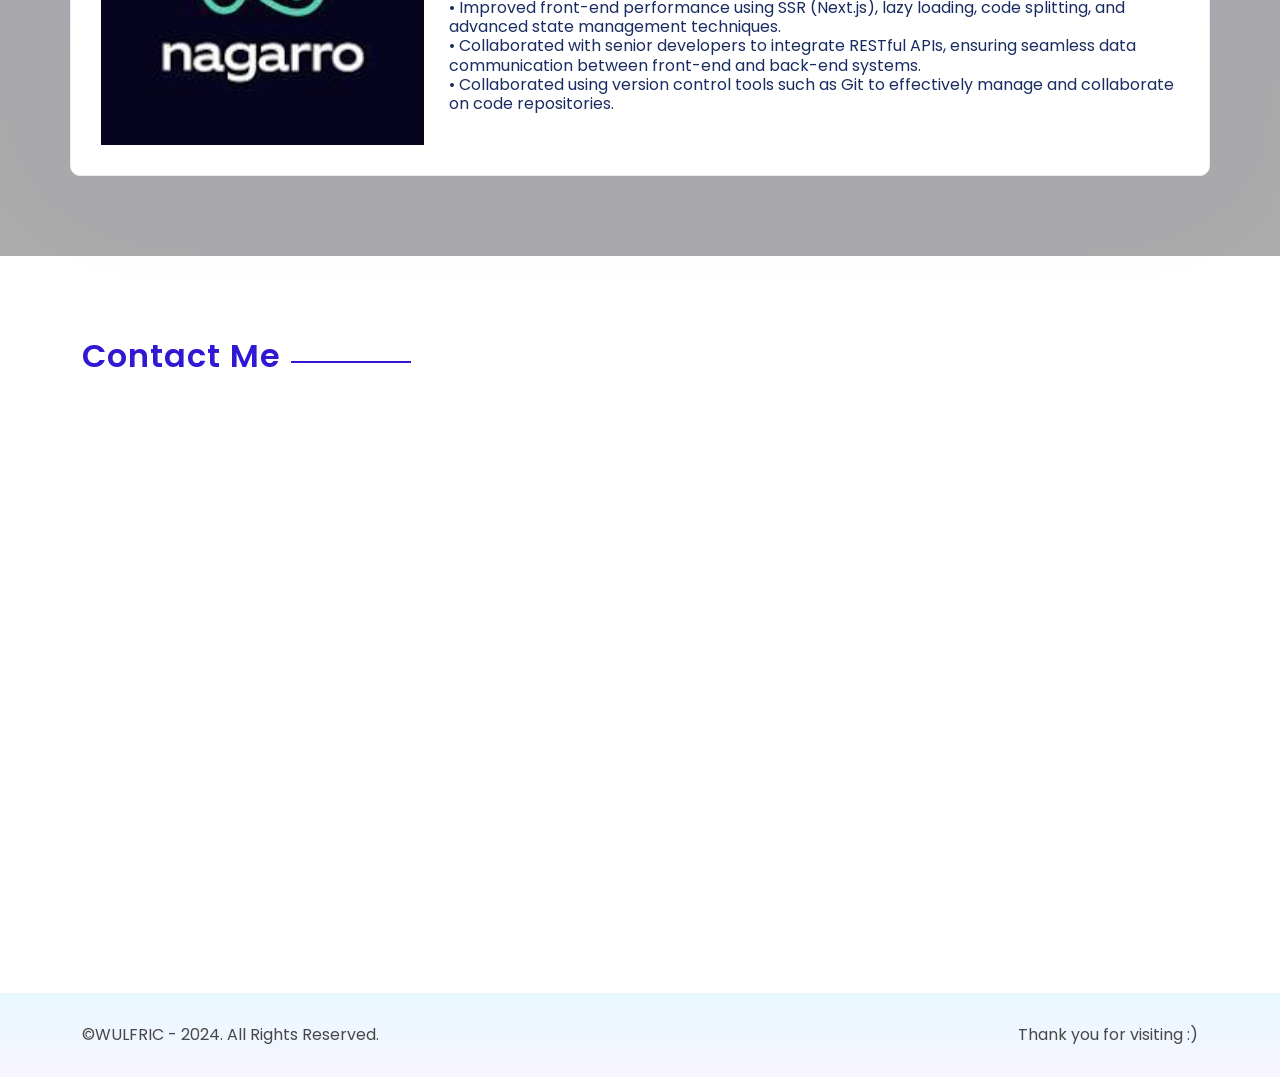
==== commit 88d263dd: "resume complete" ====
--- a/index.html
+++ b/index.html
@@ -766,8 +766,10 @@
   </section>
   <!-- END BLOG -->
 
+
+  <!-- THIS SECTION IS COMMENTED AND TANSFERED TO CONATACT SECTION -->
   <!-- START ADDRESS -->
-  <section id="contact" class="address_area section-padding">
+  <!-- <section id="contact" class="address_area section-padding">
     <div class="container">
       <div class="row text-center">
         <div class="col-lg-4 col-sm-4 col-xs-12 wow fadeInUp" data-wow-duration="1s" data-wow-delay="0.1s"
@@ -781,9 +783,9 @@
                 Beach , CA - 90815</a>
             </p>
           </div>
-        </div>
-        <!-- END COL -->
-        <div class="col-lg-4 col-sm-4 col-xs-12 wow fadeInUp" data-wow-duration="1s" data-wow-delay="0.2s"
+        </div> -->
+        <!-- END COL -->
+        <!-- <div class="col-lg-4 col-sm-4 col-xs-12 wow fadeInUp" data-wow-duration="1s" data-wow-delay="0.2s"
           data-wow-offset="0">
           <div class="single_address sabr">
             <i class="ti-mobile"></i>
@@ -792,9 +794,9 @@
               <a id="contactlink" href="tel:+15622547284">+1 (562) 254-7284</a>
             </p>
           </div>
-        </div>
-        <!-- END COL -->
-        <div class="col-lg-4 col-sm-4 col-xs-12 wow fadeInUp" data-wow-duration="1s" data-wow-delay="0.3s"
+        </div> -->
+        <!-- END COL -->
+        <!-- <div class="col-lg-4 col-sm-4 col-xs-12 wow fadeInUp" data-wow-duration="1s" data-wow-delay="0.3s"
           data-wow-offset="0">
           <div class="single_address">
             <i class="ti-email"></i>
@@ -803,22 +805,109 @@
               <a id="contactlink" href="mailto:sumit.usa23@gmail.com">sumit.usa23@gmail.com</a>
             </p>
           </div>
-        </div>
-        <!-- END COL -->
-      </div>
+        </div> -->
+        <!-- END COL -->
+      <!-- </div> -->
       <!--- END ROW -->
-    </div>
+    <!-- </div> -->
     <!--- END CONTAINER -->
-  </section>
+  <!-- </section> -->
   <!-- END ADDRESS -->
 
   <!-- CONTACT -->
   <div class="contact_area section-padding">
     <div class="container">
       <div class="section-title">
-        <h2>Send your message</h2>
+        <h2>Contact Me</h2>
       </div>
-      <div class="row">
+
+      <section id="contact" class="address_area section-padding">
+        <div class="container">
+          <div class="row text-center">
+            <div class="col-lg-4 col-sm-4 col-xs-12 wow fadeInUp" data-wow-duration="1s" data-wow-delay="0.1s"
+              data-wow-offset="0">
+              <div class="single_address">
+                <i class="ti-map"></i>
+                <h4>Location</h4>
+                <p>
+                  <a id="contactlink"
+                    href="https://www.google.com/maps/place/Long+Beach,+CA/@33.8000985,-118.3209282,11z/data=!3m1!4b1!4m6!3m5!1s0x80c2cae84099d759:0xa1003afac42a8faa!8m2!3d33.7700504!4d-118.1937395!16zL20vMG5id2Y?entry=ttu">Long
+                    Beach , CA - 90815</a>
+                </p>
+              </div>
+            </div>
+            <!-- END COL -->
+            <div class="col-lg-4 col-sm-4 col-xs-12 wow fadeInUp" data-wow-duration="1s" data-wow-delay="0.2s"
+              data-wow-offset="0">
+              <div class="single_address sabr">
+                <i class="ti-mobile"></i>
+                <h4>Telephone</h4>
+                <p>
+                  <a id="contactlink" href="tel:+15622547284">+1 (562) 254-7284</a>
+                </p>
+              </div>
+            </div>
+            <!-- END COL -->
+            <div class="col-lg-4 col-sm-4 col-xs-12 wow fadeInUp" data-wow-duration="1s" data-wow-delay="0.3s"
+              data-wow-offset="0">
+              <div class="single_address">
+                <i class="ti-email"></i>
+                <h4>E-mail</h4>
+                <p>
+                  <a id="contactlink" href="mailto:sumit.usa23@gmail.com">sumit.usa23@gmail.com</a>
+                </p>
+              </div>
+            </div>
+            <!-- END COL -->
+          </div>
+          <!--- END ROW -->
+
+          <br> <br>
+
+          <div class="row text-center">
+            <div class="col-lg-4 col-sm-4 col-xs-12 wow fadeInUp" data-wow-duration="1s" data-wow-delay="0.1s"
+              data-wow-offset="0">
+              <div class="single_address">
+                <i class="ti-github"></i>
+                <h4>GitHub</h4>
+                <p>
+                  <a id="contactlink"
+                    href="https://www.github.com/wulfric06">Wulfric06</a>
+                </p>
+              </div>
+            </div>
+            <!-- END COL -->
+            <div class="col-lg-4 col-sm-4 col-xs-12 wow fadeInUp" data-wow-duration="1s" data-wow-delay="0.2s"
+              data-wow-offset="0">
+              <div class="single_address sabr">
+                <i class="ti-linkedin"></i>
+                <h4>Linked-in</h4>
+                <p>
+                  <a id="contactlink" href="https://www.linkedin.com/in/wulfric06">Wulfric06</a>
+                </p>
+              </div>
+            </div>
+            <!-- END COL -->
+            <div class="col-lg-4 col-sm-4 col-xs-12 wow fadeInUp" data-wow-duration="1s" data-wow-delay="0.3s"
+              data-wow-offset="0">
+              <div class="single_address">
+                <i class="ti-briefcase"></i>
+                <h4>Portfolio</h4>
+                <p>
+                  <a id="contactlink" href="https://wulfric06.github.io/my-portfolio">Portfolio</a>
+                </p>
+              </div>
+            </div>
+            <!-- END COL -->
+          </div>
+          <!-- END ROW -->
+        </div>
+        <!--- END CONTAINER -->
+      </section>
+
+
+      <!-- THIS SECTION IS COMMENTED AND REPLACED WITH CONTACT SECTION -->
+      <!-- <div class="row">
         <div class="offset-lg-1 col-lg-10 col-sm-12 col-xs-12 wow fadeInUp" data-wow-duration="1s" data-wow-delay="0.2s"
           data-wow-offset="0">
           <div class="contact">
@@ -851,9 +940,9 @@
               </div>
             </form>
           </div>
-        </div>
+        </div> -->
         <!-- END COL  -->
-      </div>
+      <!-- </div> -->
       <!-- END ROW -->
     </div>
     <!--- END CONTAINER -->
@@ -873,11 +962,12 @@
           <div class="footer_menu">
             <ul>
               <li>
-                <a href="https://www.github.com/wulfric06" title="github" target="_blank">GitHub</a>
+                Thank you for visiting :)
+                <!-- <a href="https://www.github.com/wulfric06" title="github" target="_blank">GitHub</a> -->
               </li>
-              <li>
+              <!-- <li>
                 <a href="https://www.linkedin.com/in/wulfric06" title="linked-in" target="_blank">Linked-in</a>
-              </li>
+              </li> -->
             </ul>
           </div>
         </div>
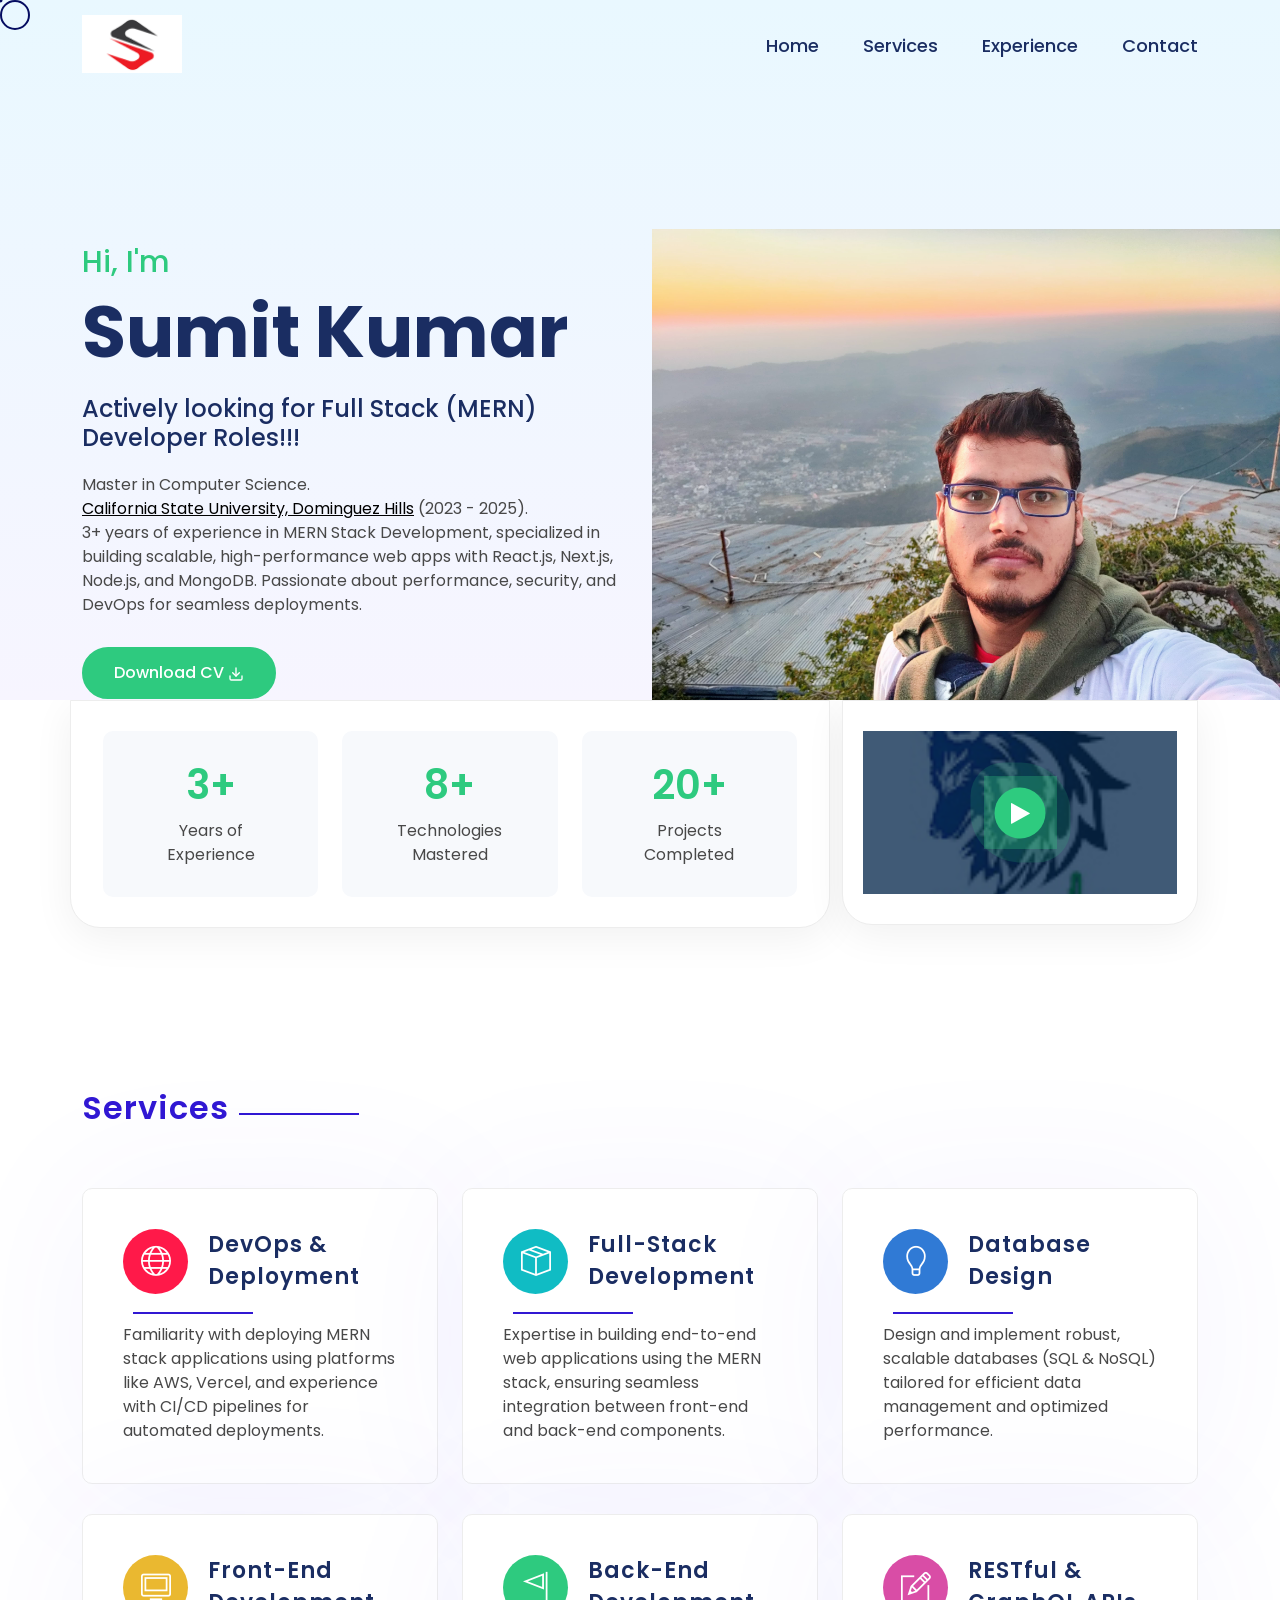
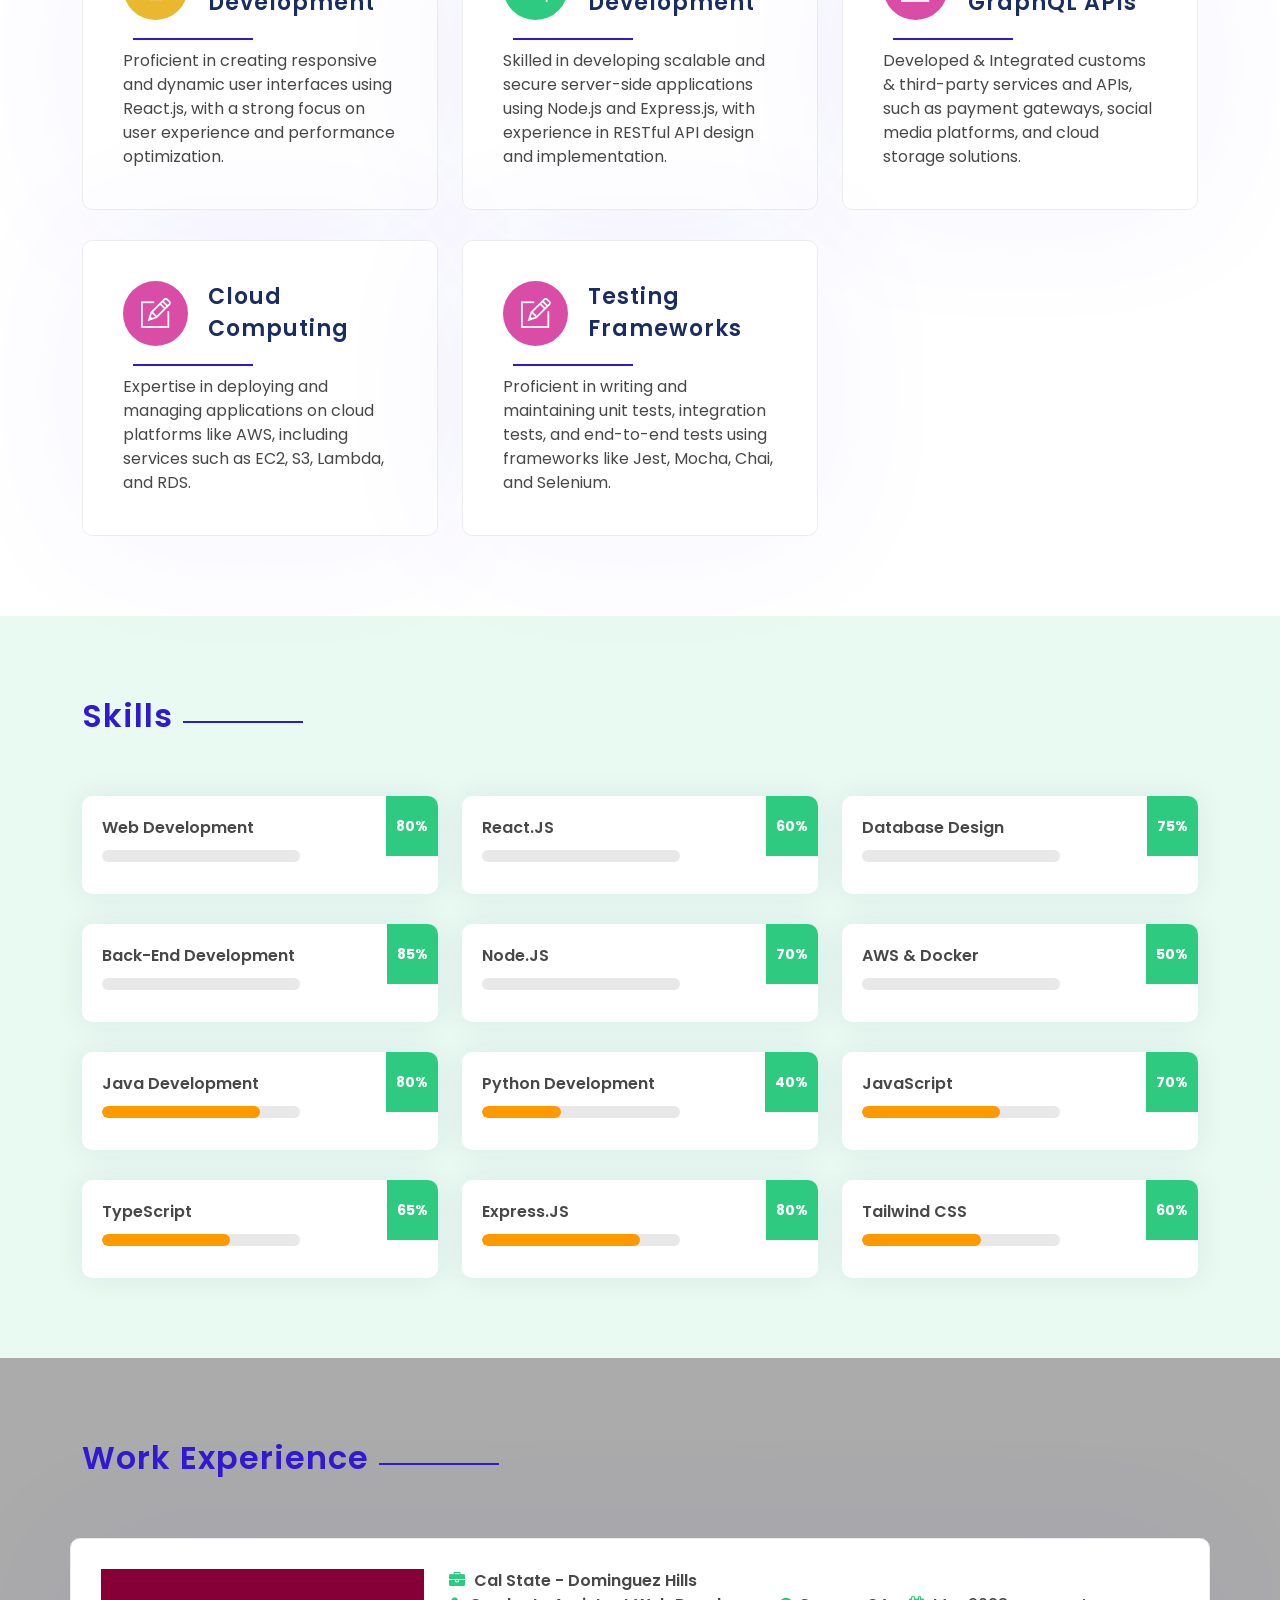
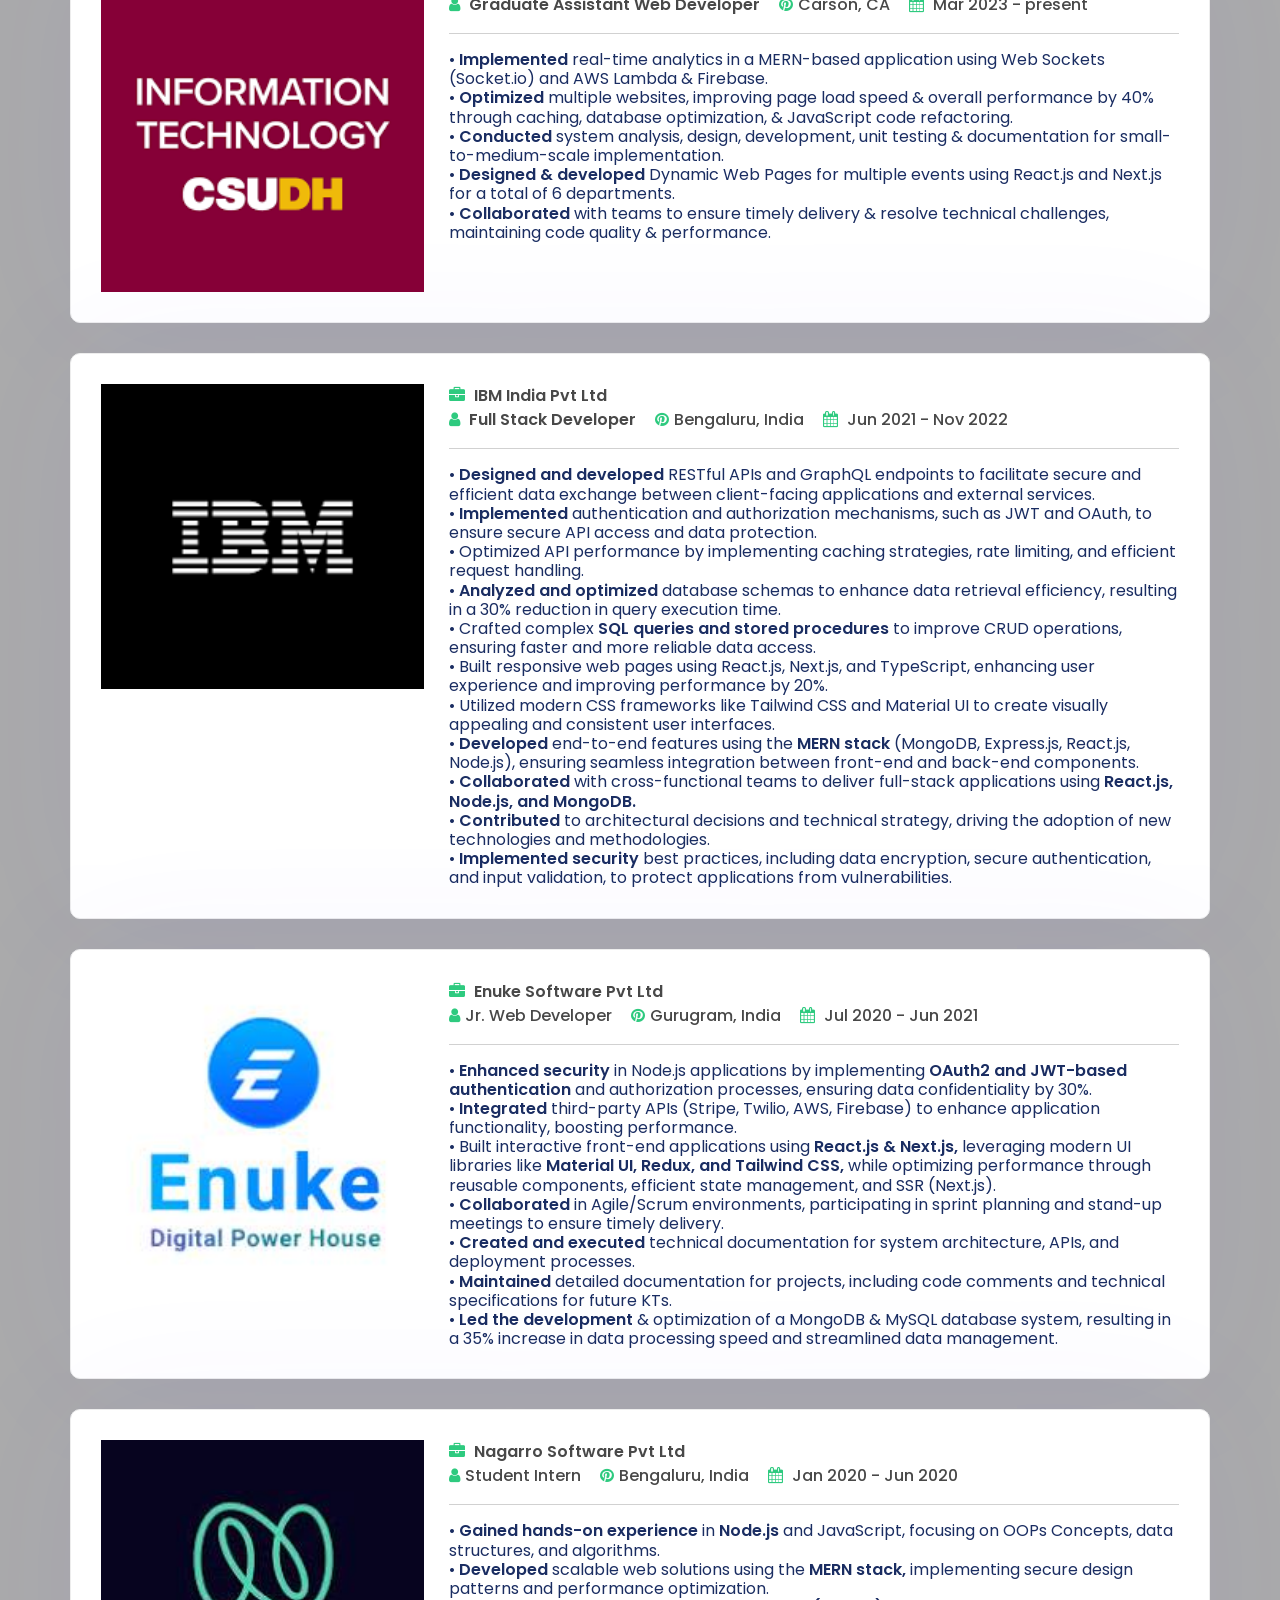
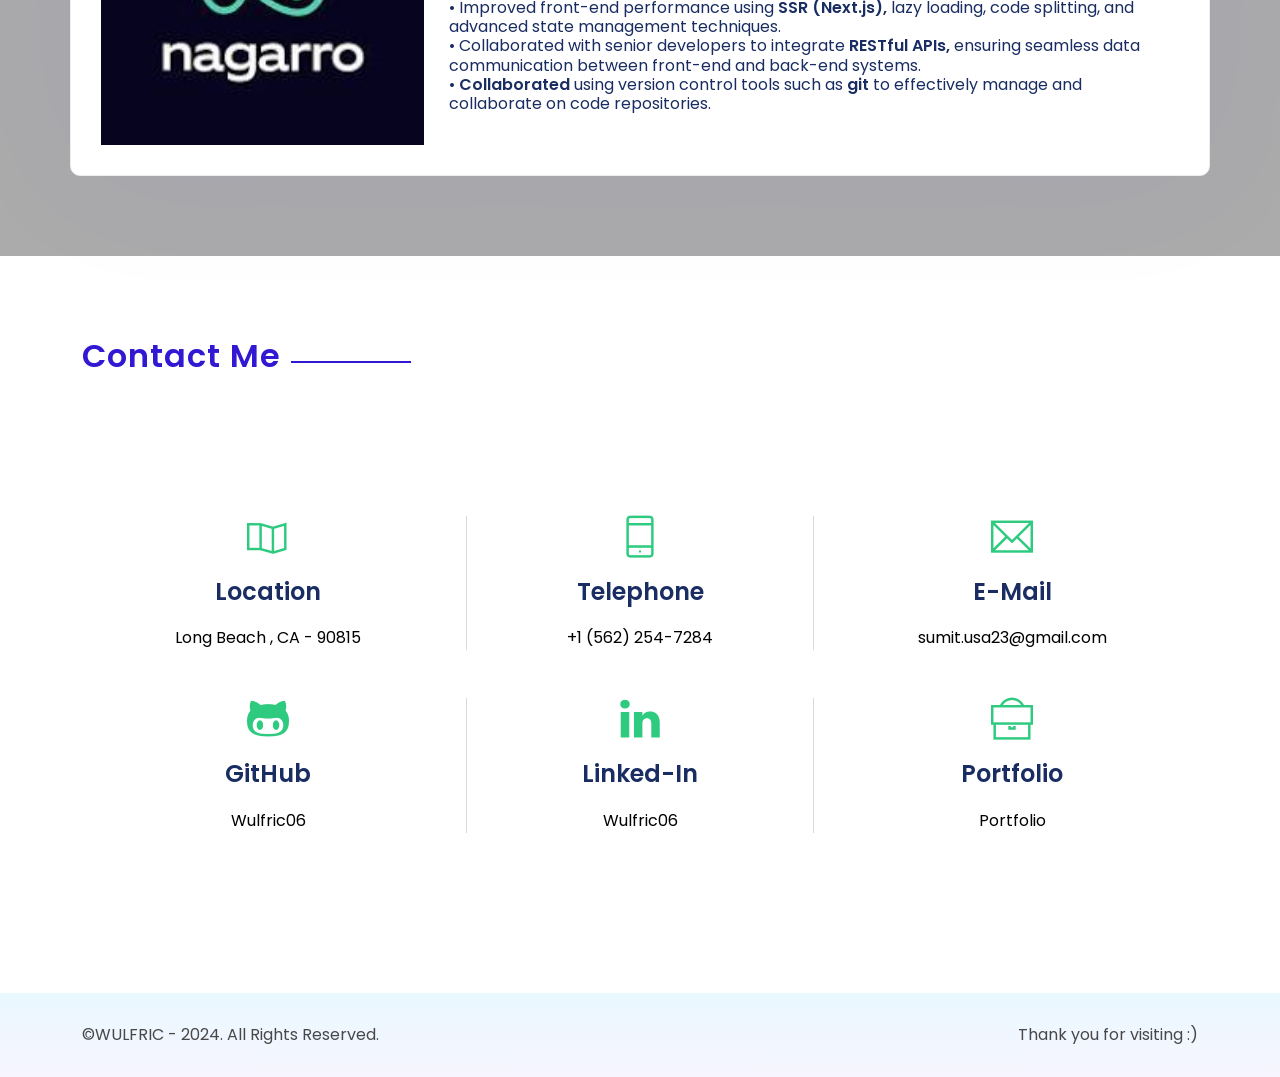
==== commit cc3c012a: "Bolding key words" ====
--- a/index.html
+++ b/index.html
@@ -581,23 +581,23 @@
             <h6>
               <ul>
                 <li>
-                  &#8226; Implemented real-time analytics in a MERN-based application using Web Sockets (Socket.io)
+                  &#8226; <b>Implemented</b> real-time analytics in a MERN-based application using Web Sockets (Socket.io)
                   and AWS Lambda & Firebase.
                 </li>
                 <li>
-                  &#8226; Optimized multiple websites, improving page load speed & overall performance by 40% through
+                  &#8226; <b>Optimized</b> multiple websites, improving page load speed & overall performance by 40% through
                   caching, database optimization, & JavaScript code refactoring.
                 </li>
                 <li>
-                  &#8226; Conducted system analysis, design, development, unit testing & documentation for
+                  &#8226; <b>Conducted</b> system analysis, design, development, unit testing & documentation for
                   small-to-medium-scale implementation.
                 </li>
                 <li>
-                  &#8226; Designed & developed Dynamic Web Pages for multiple events using React.js and Next.js for a
+                  &#8226; <b>Designed & developed</b> Dynamic Web Pages for multiple events using React.js and Next.js for a
                   total of 6 departments.
                 </li>
                 <li>
-                  &#8226; Collaborated with teams to ensure timely delivery & resolve technical challenges,
+                  &#8226; <b>Collaborated</b> with teams to ensure timely delivery & resolve technical challenges,
                   maintaining code quality & performance.
                 </li>
               </ul>
@@ -620,11 +620,11 @@
             <h6>
               <ul>
                 <li>
-                  &#8226; Designed and developed RESTful APIs and GraphQL endpoints to facilitate secure and efficient
+                  &#8226; <b>Designed and developed</b> RESTful APIs and GraphQL endpoints to facilitate secure and efficient
                   data exchange between client-facing applications and external services.
                 </li>
                 <li>
-                  &#8226; Implemented authentication and authorization mechanisms, such as JWT and OAuth, to ensure
+                  &#8226; <b>Implemented</b> authentication and authorization mechanisms, such as JWT and OAuth, to ensure
                   secure API access and data protection.
                 </li>
                 <li>
@@ -632,15 +632,15 @@
                   request handling.
                 </li>
                 <li>
-                  &#8226; Analyzed and optimized database schemas to enhance data retrieval efficiency, resulting in a
+                  &#8226; <b>Analyzed and optimized</b> database schemas to enhance data retrieval efficiency, resulting in a
                   30% reduction in query execution time.
                 </li>
                 <li>
-                  &#8226; Crafted complex SQL queries and stored procedures to improve CRUD operations, ensuring faster
+                  &#8226; Crafted complex <b>SQL queries and stored procedures</b> to improve CRUD operations, ensuring faster
                   and more reliable data access.
                 </li>
                 <li>
-                  &#8226; Built responsive and dynamic web pages using React.js, Next.js, and TypeScript, enhancing user
+                  &#8226; Built responsive web pages using React.js, Next.js, and TypeScript, enhancing user
                   experience and improving performance by 20%.
                 </li>
                 <li>
@@ -648,19 +648,19 @@
                   and consistent user interfaces.
                 </li>
                 <li>
-                  &#8226; Developed end-to-end features using the MERN stack (MongoDB, Express.js, React.js, Node.js),
+                  &#8226; <b>Developed</b> end-to-end features using the <b>MERN stack</b> (MongoDB, Express.js, React.js, Node.js),
                   ensuring seamless integration between front-end and back-end components.
                 </li>
                 <li>
-                  &#8226; Collaborated with cross-functional teams to deliver full-stack applications using React.js,
-                  Node.js, and MongoDB.
-                </li>
-                <li>
-                  &#8226; Contributed to architectural decisions and technical strategy, driving the adoption of new
+                  &#8226; <b>Collaborated</b> with cross-functional teams to deliver full-stack applications using <b>React.js,
+                  Node.js, and MongoDB.</b>
+                </li>
+                <li>
+                  &#8226; <b>Contributed</b> to architectural decisions and technical strategy, driving the adoption of new
                   technologies and methodologies.
                 </li>
                 <li>
-                  &#8226; Implemented security best practices, including data encryption, secure authentication, and
+                  &#8226; <b>Implemented security</b> best practices, including data encryption, secure authentication, and
                   input validation, to protect applications from vulnerabilities.
                 </li>
               </ul>
@@ -684,33 +684,33 @@
             <h6>
               <ul>
                 <li>
-                  &#8226; Enhanced security in Node.js applications by implementing OAuth2 and JWT-based
-                  authentication and authorization processes, ensuring data confidentiality by 30%.
-                </li>
-                <li>
-                  &#8226; Integrated third-party APIs (Stripe, Twilio, AWS, Firebase) to enhance application
+                  &#8226; <b>Enhanced security</b> in Node.js applications by implementing <b>OAuth2 and JWT-based
+                  authentication</b> and authorization processes, ensuring data confidentiality by 30%.
+                </li>
+                <li>
+                  &#8226; <b>Integrated</b> third-party APIs (Stripe, Twilio, AWS, Firebase) to enhance application
                   functionality, boosting performance.
                 </li>
                 <li>
-                  &#8226; Built interactive front-end applications using React.js and Next.js, leveraging modern UI
-                  libraries like Material UI, Redux, and Tailwind CSS, while optimizing performance through reusable
+                  &#8226; Built interactive front-end applications using <b>React.js & Next.js,</b> leveraging modern UI
+                  libraries like <b>Material UI, Redux, and Tailwind CSS,</b> while optimizing performance through reusable
                   components, efficient state management, and SSR (Next.js).
                 </li>
                 <li>
-                  &#8226; Collaborated in Agile/Scrum environments, participating in sprint planning and stand-up
+                  &#8226; <b>Collaborated</b> in Agile/Scrum environments, participating in sprint planning and stand-up
                   meetings to ensure timely delivery.
                 </li>
                 <li>
-                  &#8226; Created and executed technical documentation for system architecture, APIs, and deployment
+                  &#8226; <b>Created and executed</b> technical documentation for system architecture, APIs, and deployment
                   processes.
                 </li>
                 <li>
-                  &#8226; Maintained detailed documentation for projects,
+                  &#8226; <b>Maintained</b> detailed documentation for projects,
                   including code comments and technical specifications for
                   future KTs.
                 </li>
                 <li>
-                  &#8226; Led the development & optimization of a MongoDB &
+                  &#8226; <b>Led the development</b> & optimization of a MongoDB &
                   MySQL database system, resulting in a 35% increase in data
                   processing speed and streamlined data management.
                 </li>
@@ -734,23 +734,23 @@
             <h6>
               <ul>
                 <li>
-                  &#8226; Gained hands-on experience in Node.js and JavaScript, focusing on OOPs Concepts, data
+                  &#8226; <b>Gained hands-on experience</b> in <b>Node.js</b> and JavaScript, focusing on OOPs Concepts, data
                   structures, and algorithms.
                 </li>
                 <li>
-                  &#8226; Developed scalable web solutions using the MERN stack, implementing secure design patterns
+                  &#8226; <b>Developed</b> scalable web solutions using the <b>MERN stack,</b> implementing secure design patterns
                   and performance optimization.
                 </li>
                 <li>
-                  &#8226; Improved front-end performance using SSR (Next.js), lazy loading, code splitting, and
+                  &#8226; Improved front-end performance using <b>SSR (Next.js),</b> lazy loading, code splitting, and
                   advanced state management techniques.
                 </li>
                 <li>
-                  &#8226; Collaborated with senior developers to integrate RESTful APIs, ensuring seamless data
+                  &#8226; Collaborated with senior developers to integrate <b>RESTful APIs,</b> ensuring seamless data
                   communication between front-end and back-end systems.
                 </li>
                 <li>
-                  &#8226; Collaborated using version control tools such as Git
+                  &#8226; <b>Collaborated</b> using version control tools such as <b>git</b>
                   to effectively manage and collaborate on code repositories.
                 </li>
               </ul>
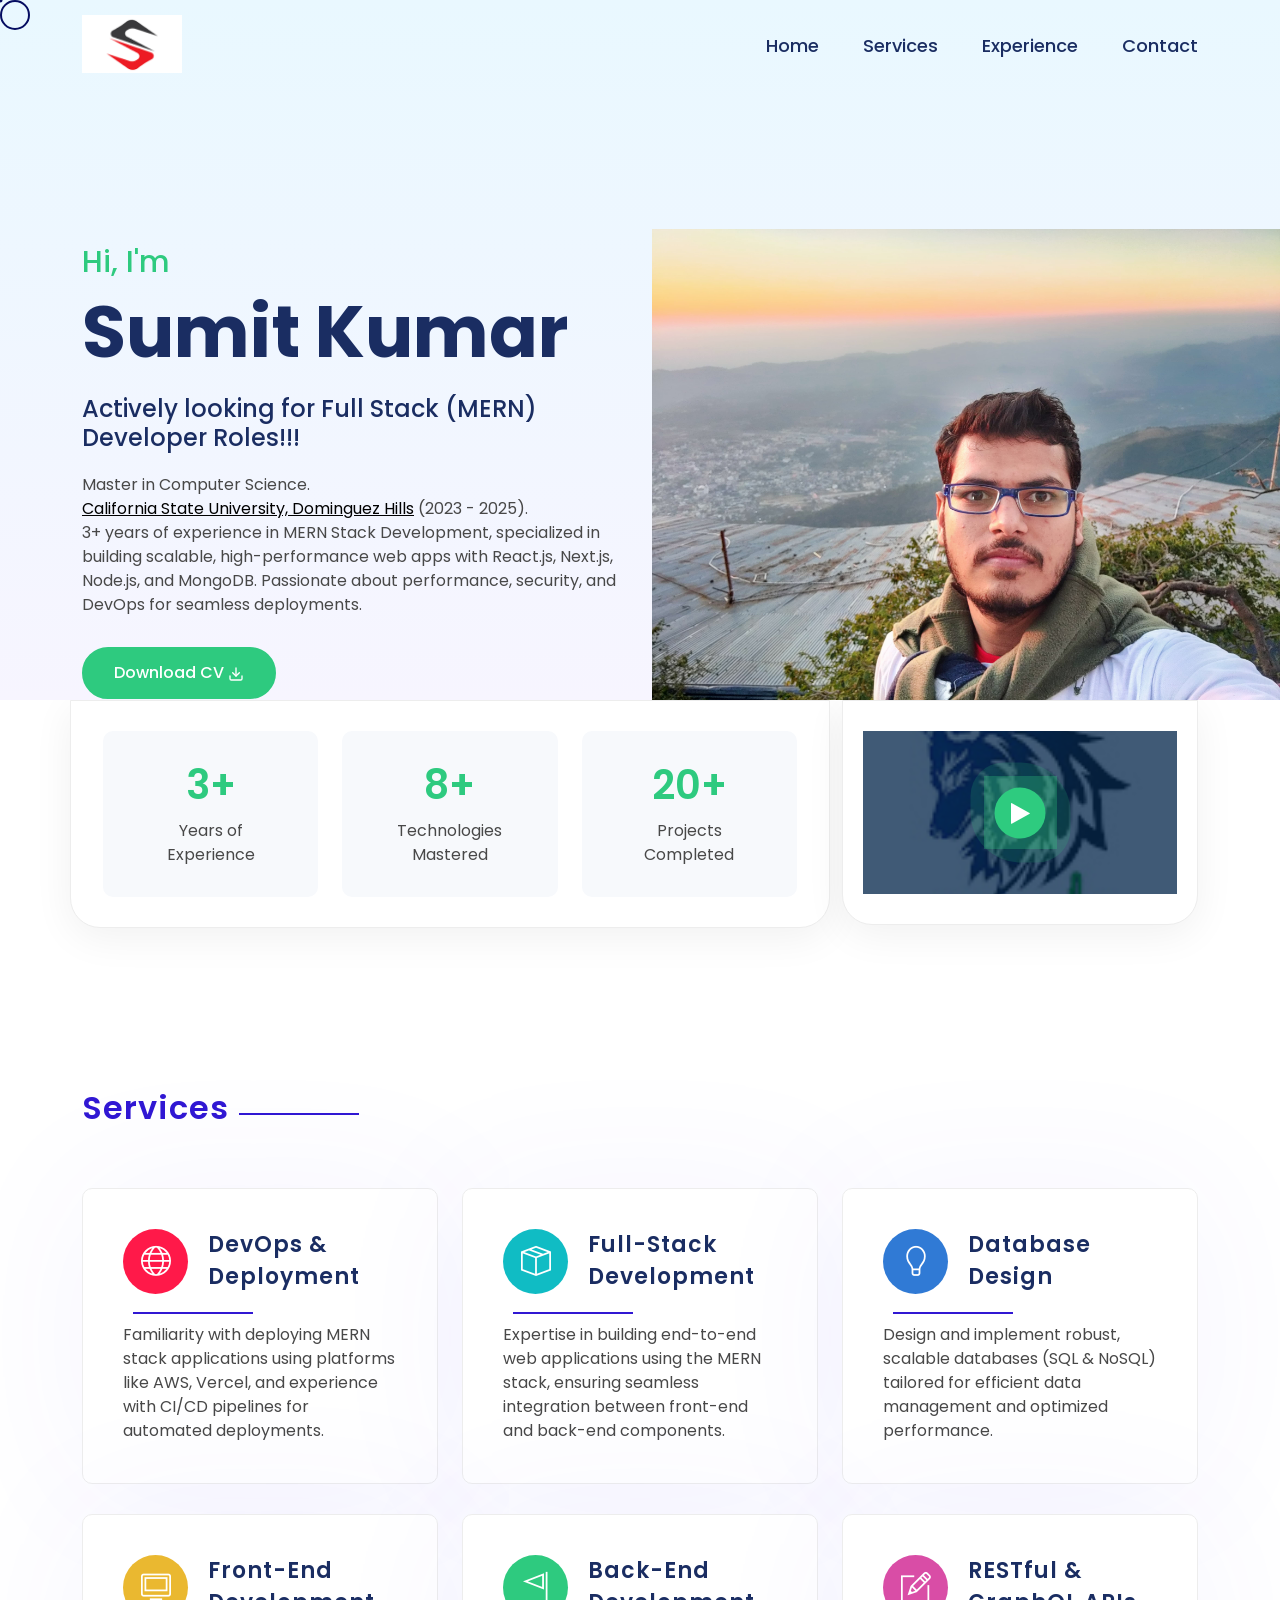
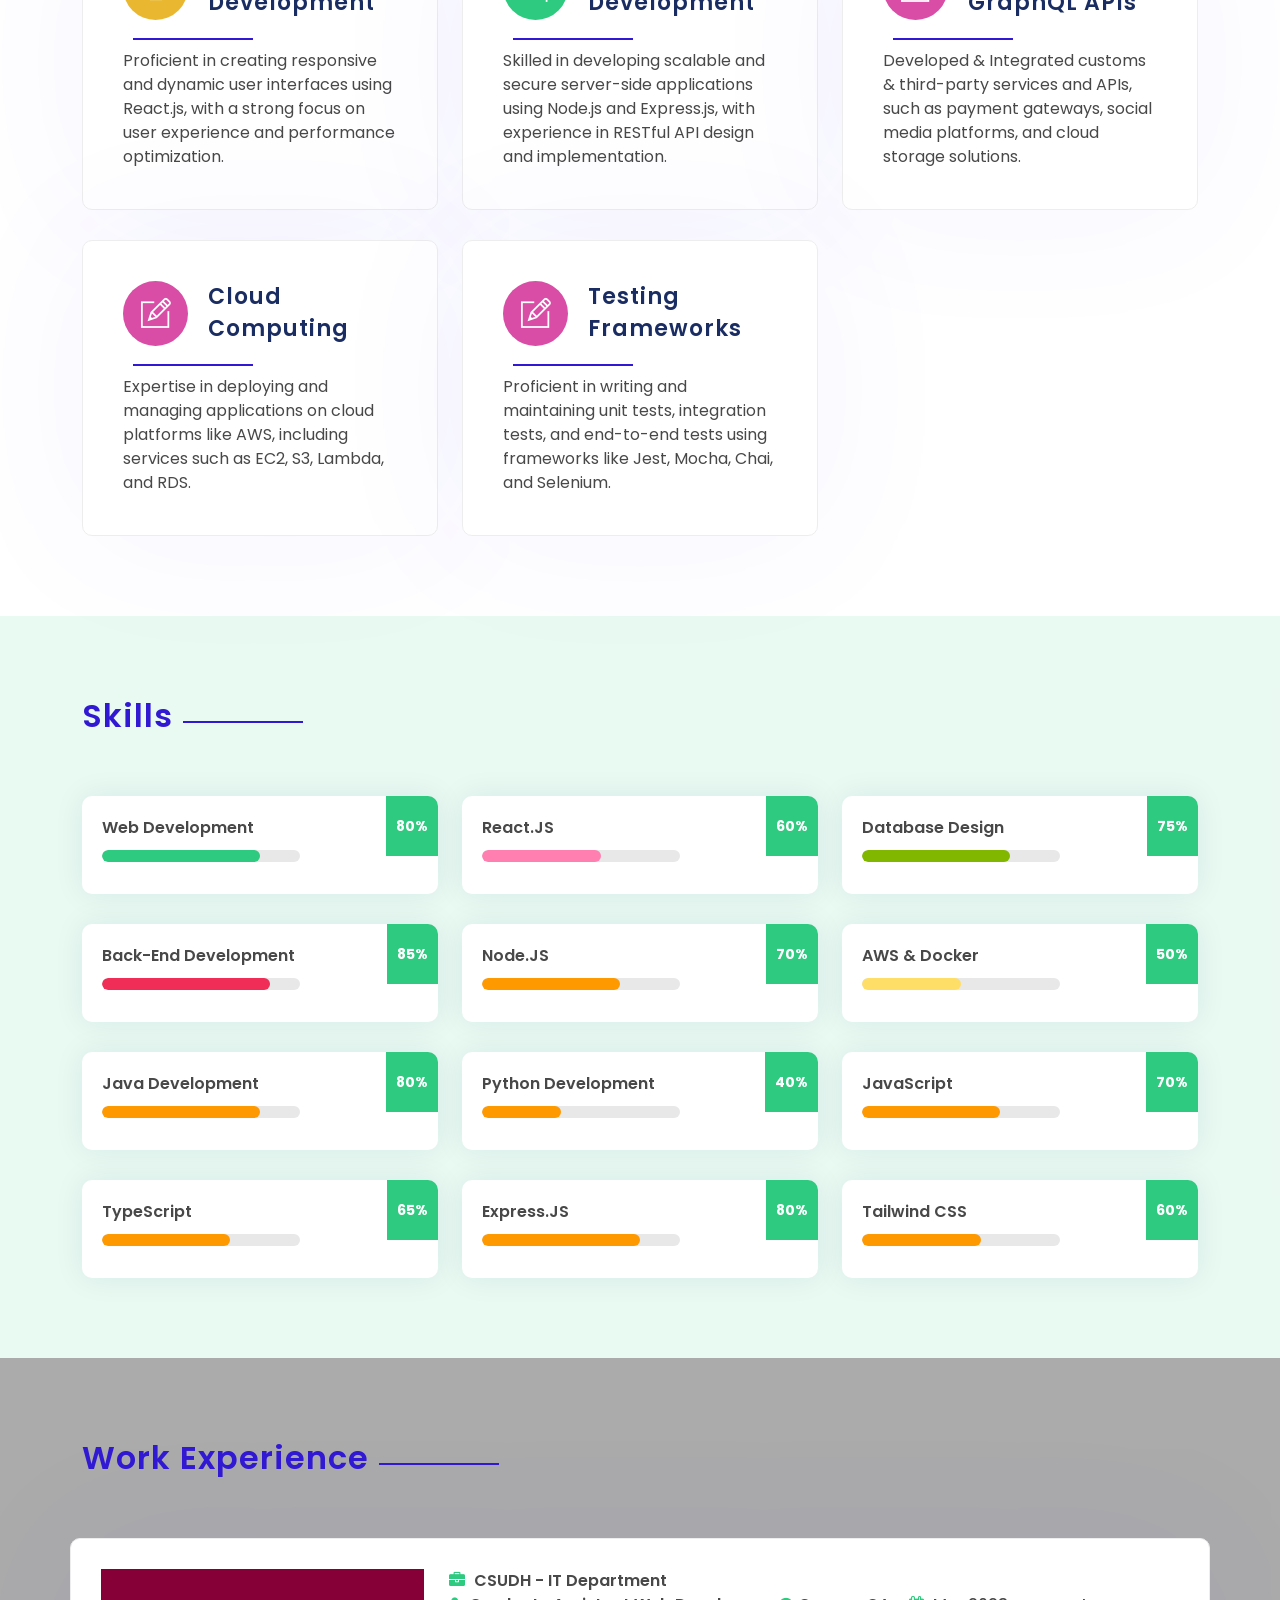
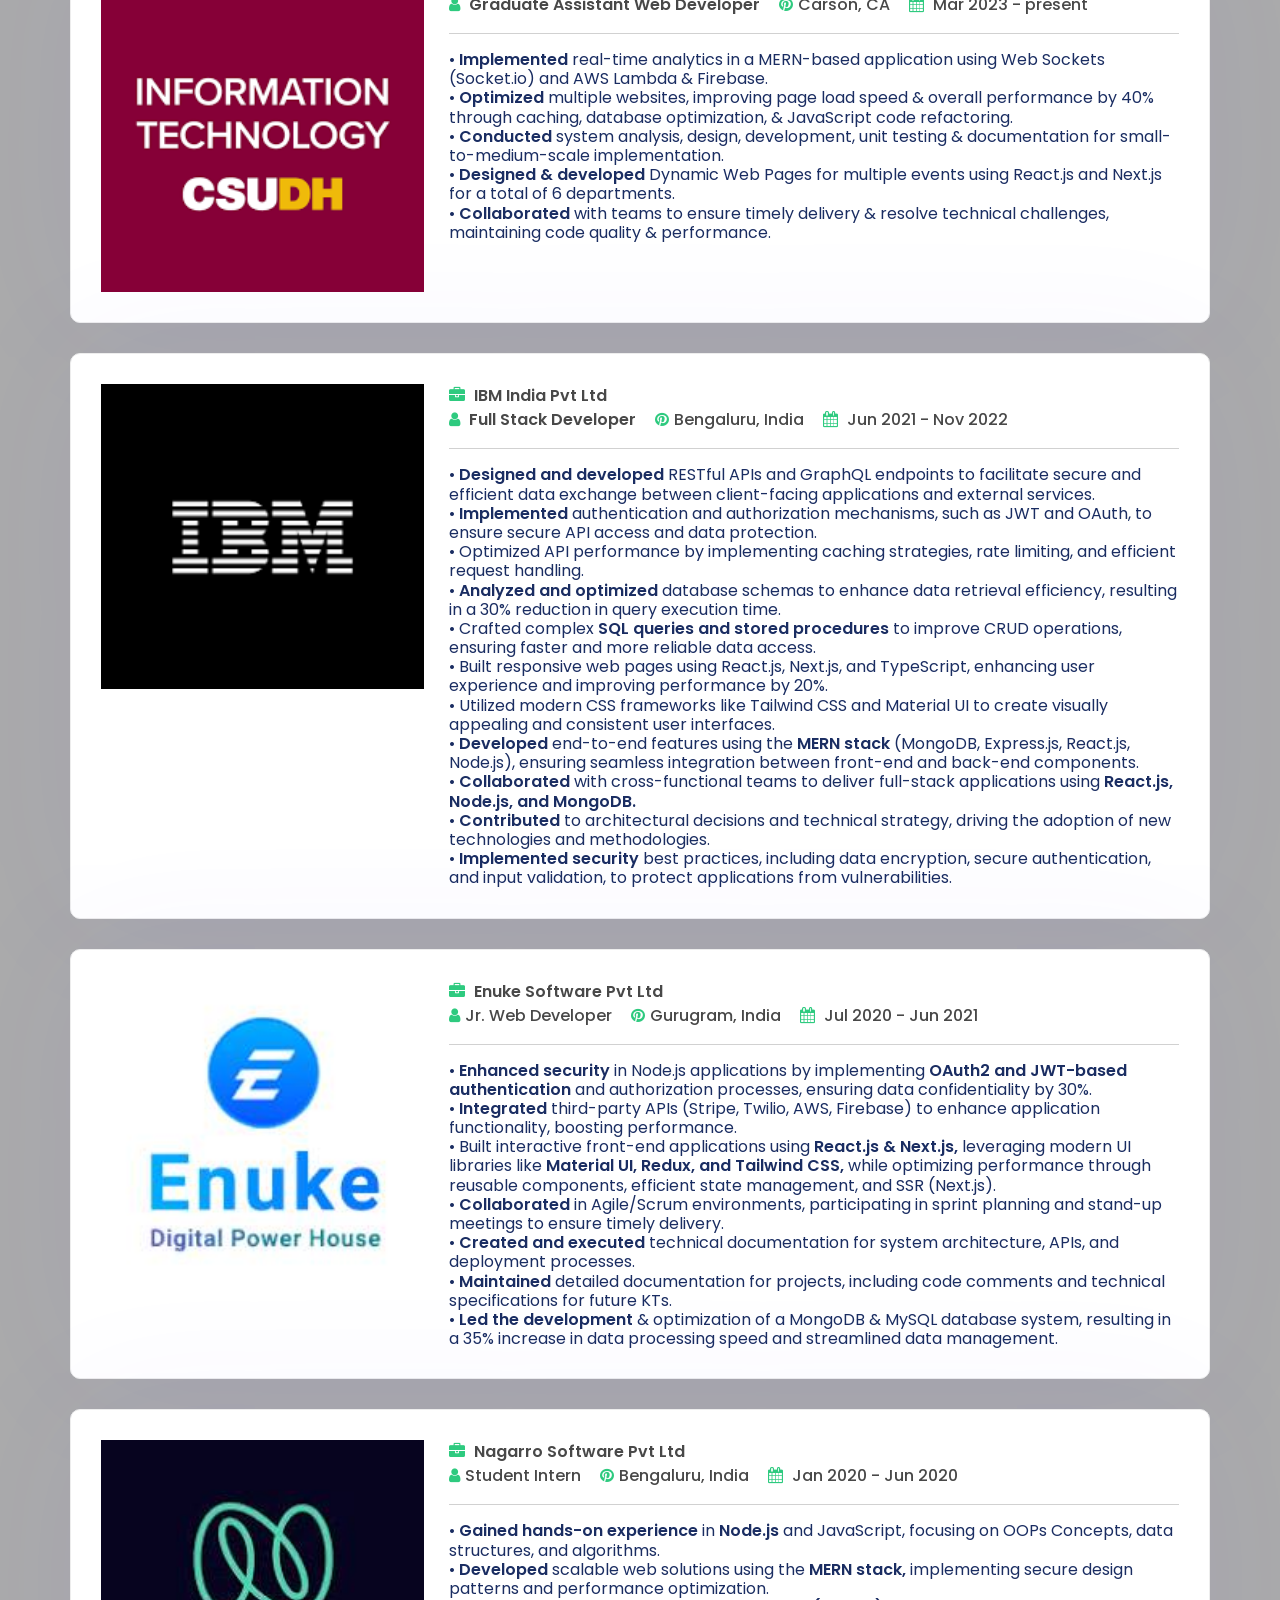
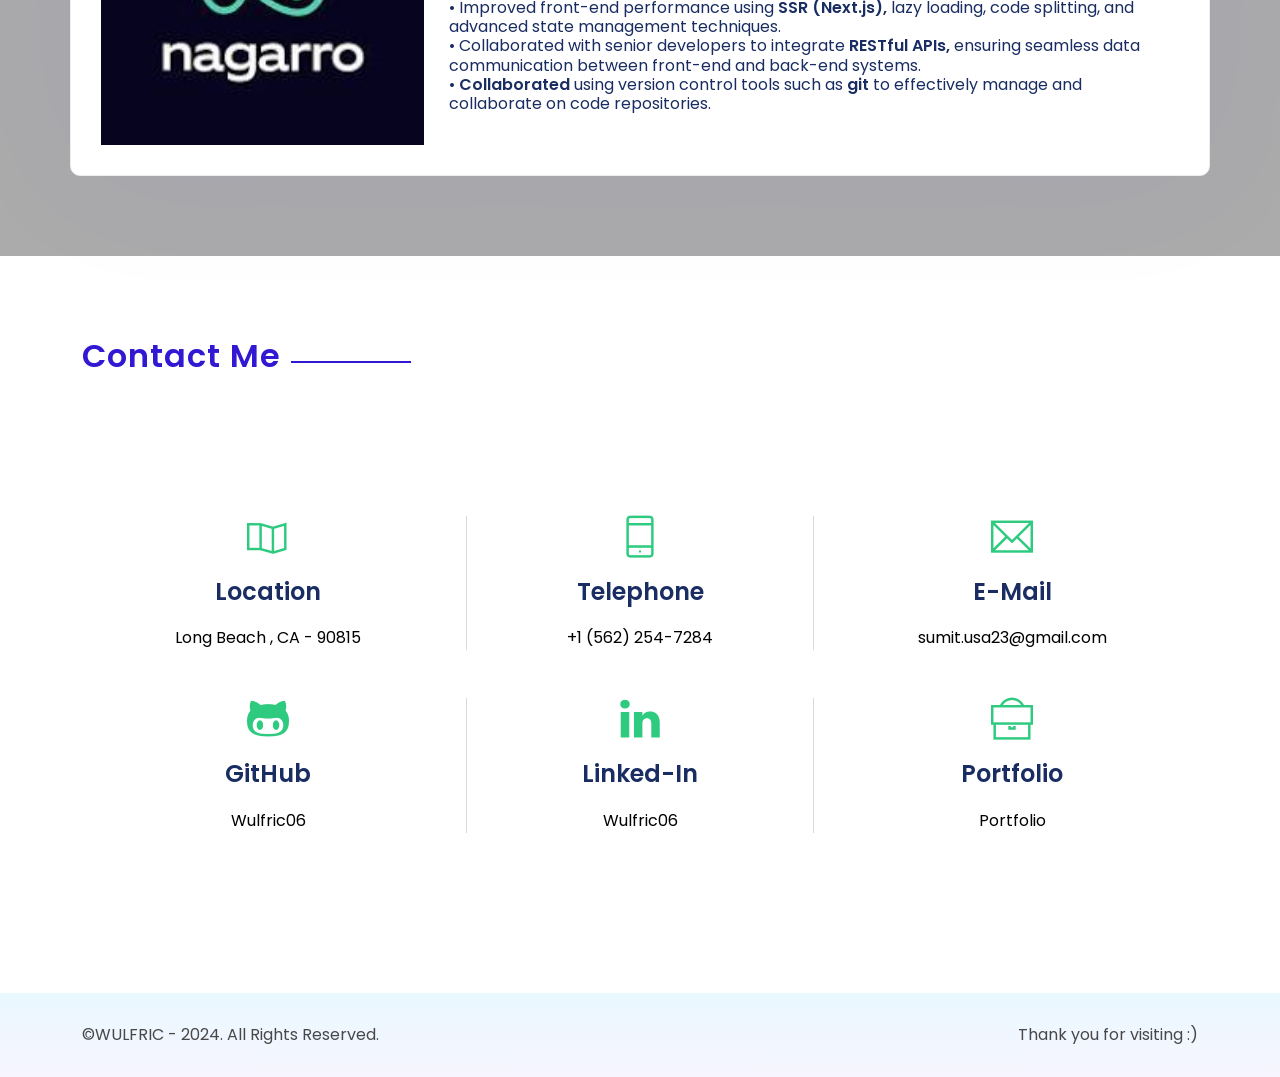
==== commit be1625af: "csudh IT" ====
--- a/index.html
+++ b/index.html
@@ -573,7 +573,7 @@
             <!-- <a href="https://www.csudh.edu/it/" target="_blank">CSUDH</a> -->
           </div>
           <div class="arti_content">
-            <span><i class="fa fa-briefcase"></i> <b>Cal State - Dominguez Hills</b></span><br>
+            <span><i class="fa fa-briefcase"></i> <b>CSUDH - IT Department</b></span><br>
             <span><i class="fa fa-user"></i> <b>Graduate Assistant Web Developer</b></span>
             <span><i class="fa fa-pinterest"></i>Carson, CA</span>
             <span><i class="fa fa-calendar"></i> Mar 2023 - present</span>
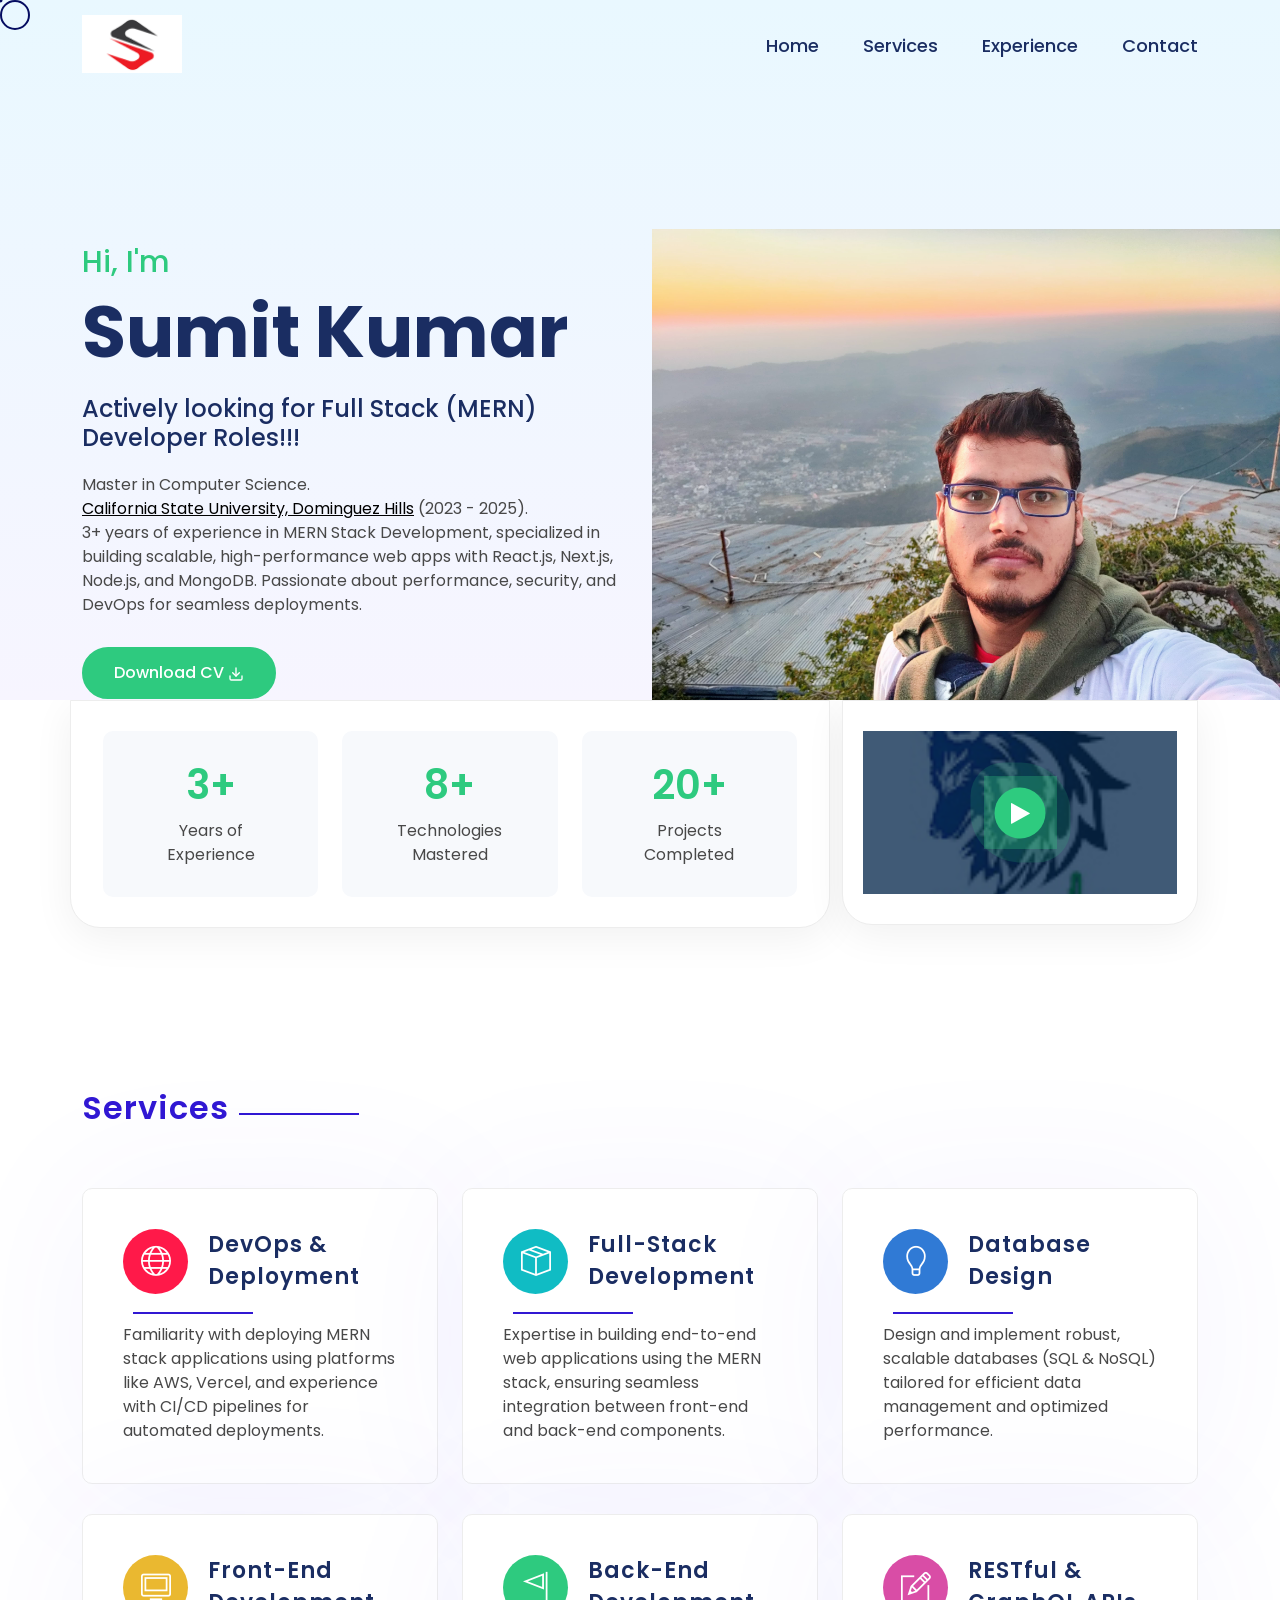
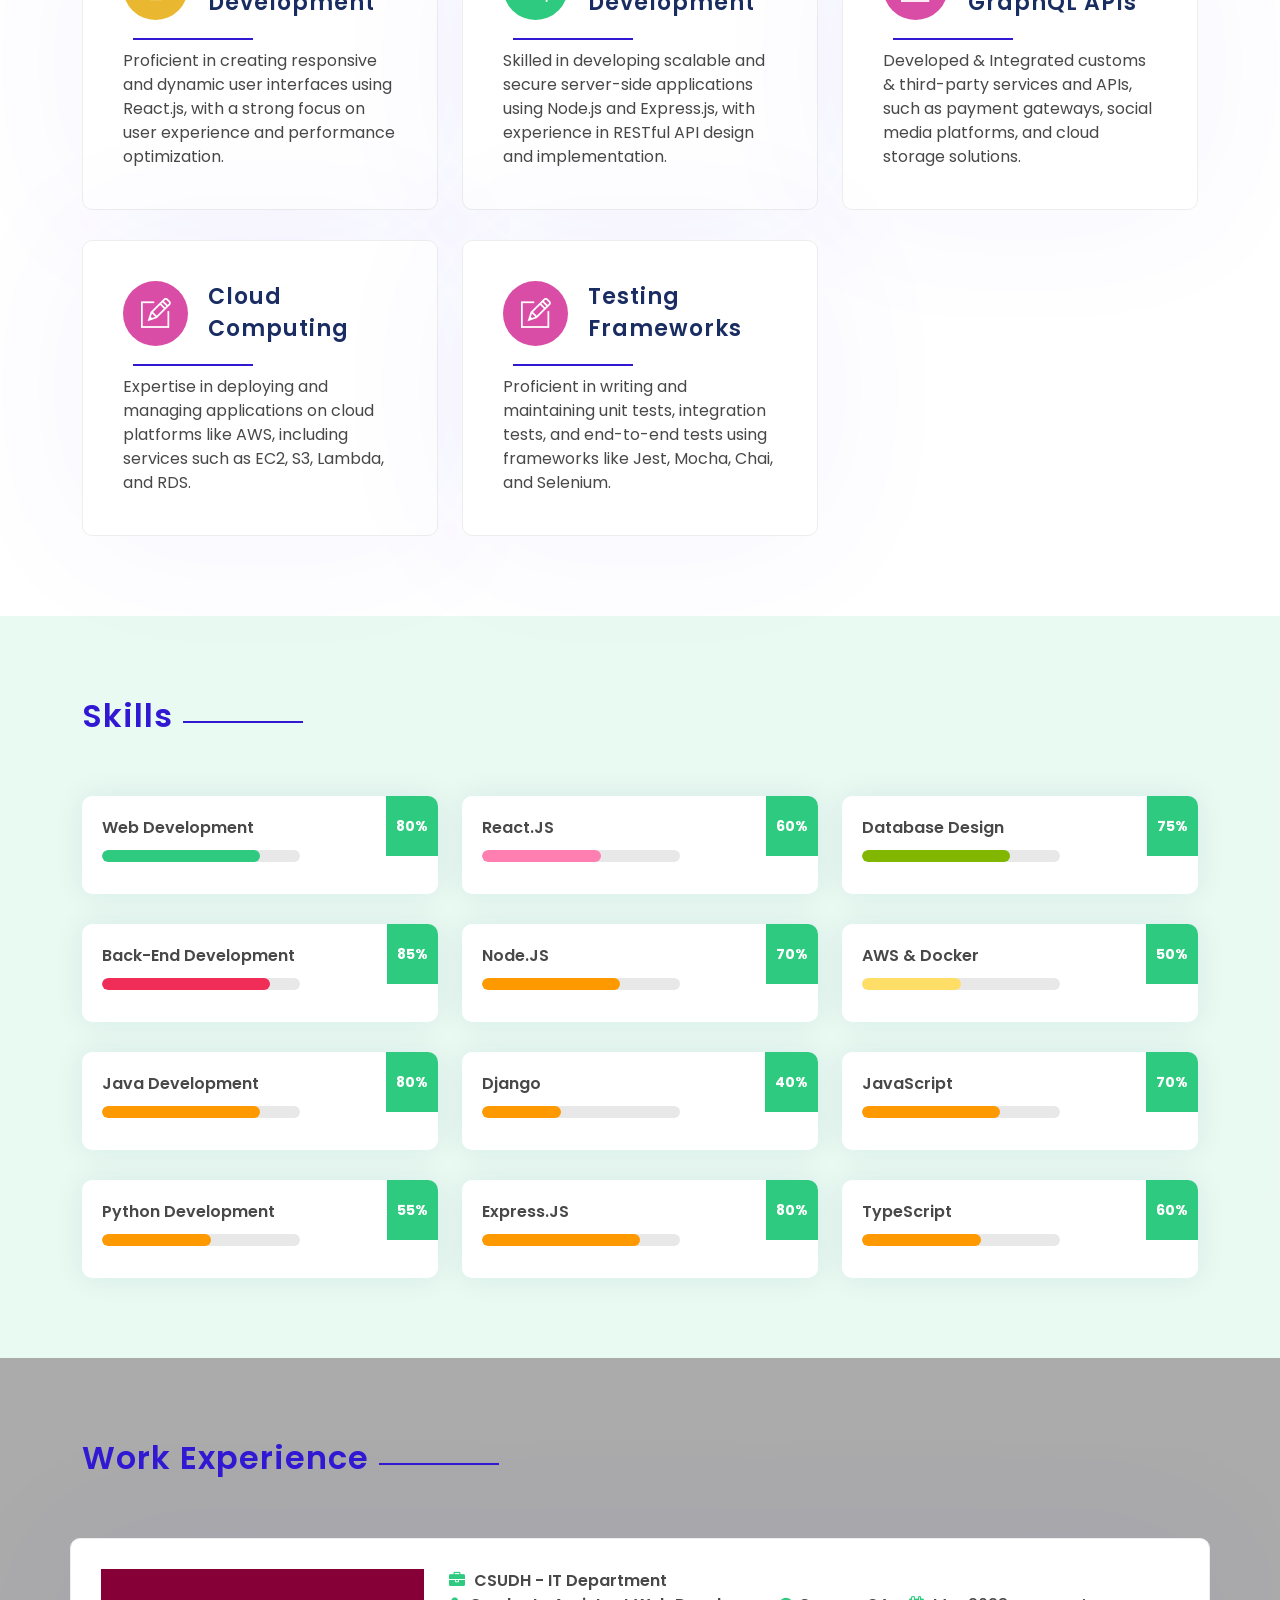
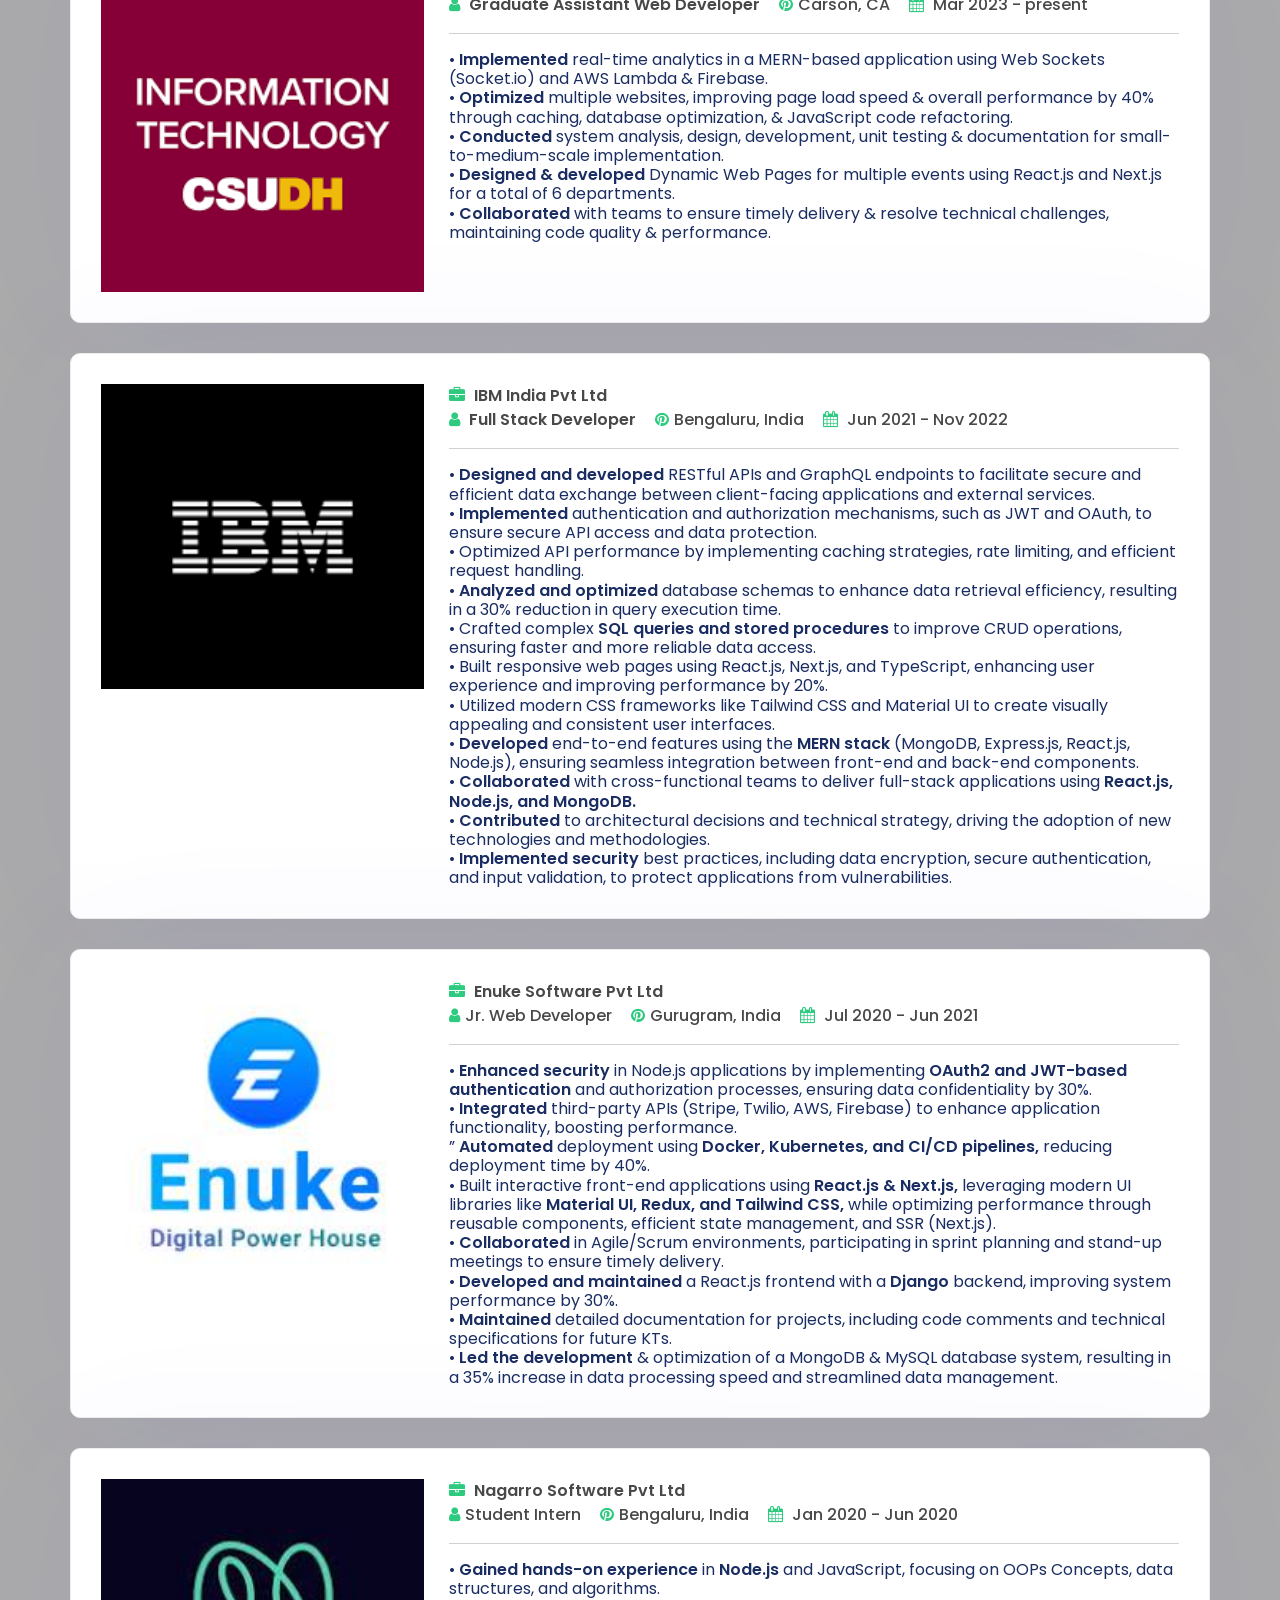
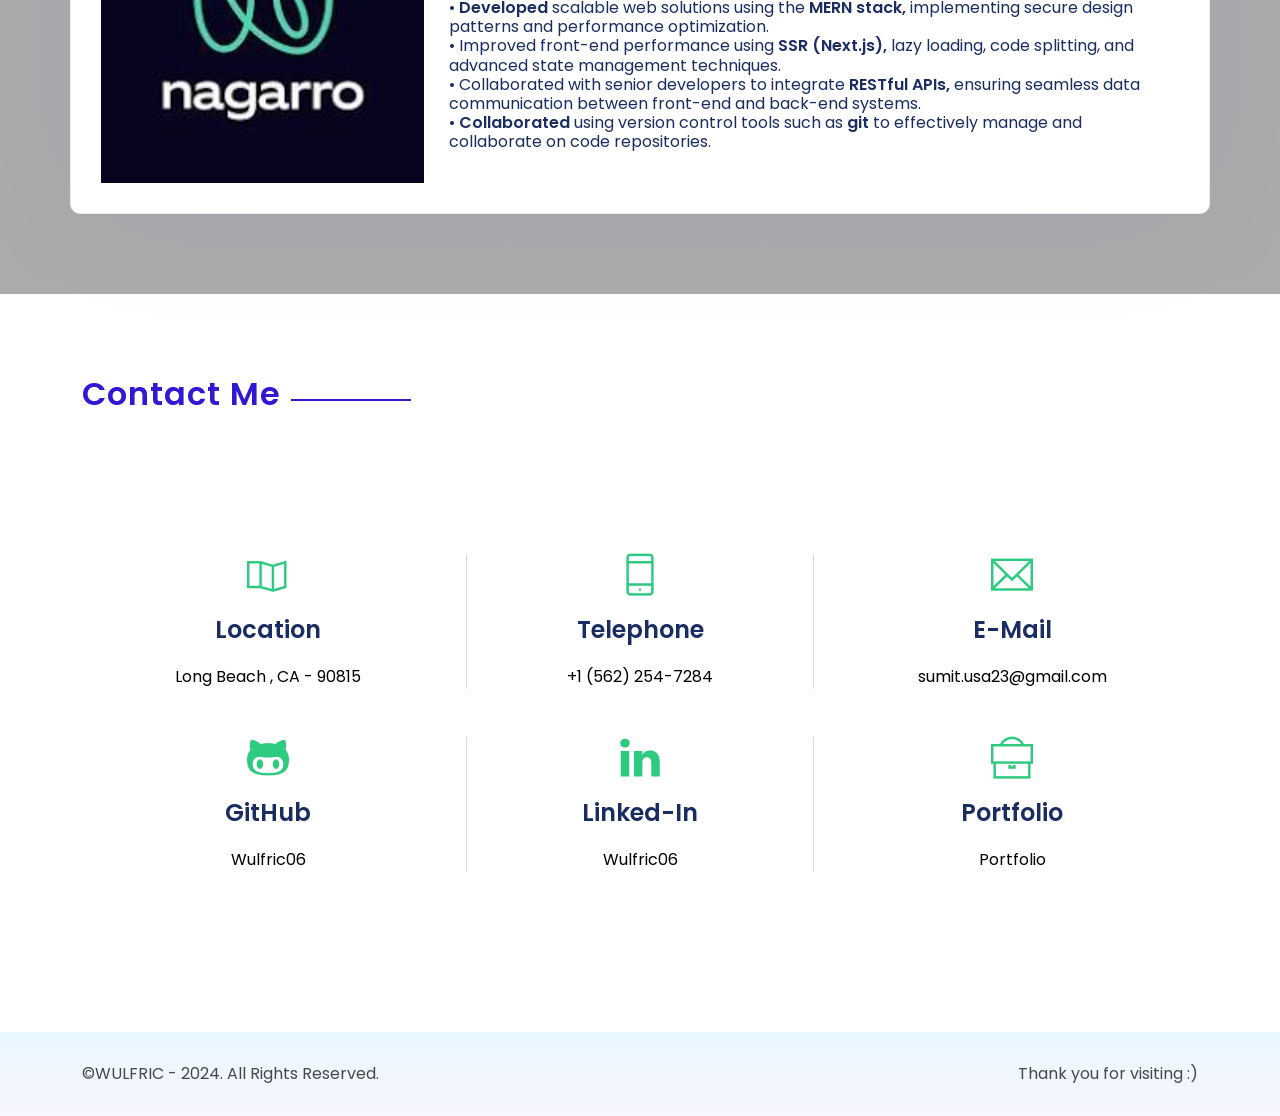
==== commit bc992e93: "some changes" ====
--- a/index.html
+++ b/index.html
@@ -419,7 +419,7 @@
         <div class="col-lg-4">
           <div class="feature-box d-flex align-items-center">
             <div class="progress-bar-linear">
-              <p class="progress-bar-text">Python Development</p>
+              <p class="progress-bar-text">Django</p>
               <div class="progress-bar pb2">
                 <span data-percent="40"></span>
               </div>
@@ -445,13 +445,13 @@
         <div class="col-lg-4">
           <div class="feature-box d-flex align-items-center">
             <div class="progress-bar-linear">
-              <p class="progress-bar-text">TypeScript</p>
+              <p class="progress-bar-text">Python Development</p>
               <div class="progress-bar pb2">
-                <span data-percent="65"></span>
-              </div>
-            </div>
-            <!--END PROGRESS BAR -->
-            <h3><span>65%</span></h3>
+                <span data-percent="55"></span>
+              </div>
+            </div>
+            <!--END PROGRESS BAR -->
+            <h3><span>55%</span></h3>
           </div>
         </div>
         <!-- END COL -->
@@ -471,7 +471,7 @@
         <div class="col-lg-4">
           <div class="feature-box d-flex align-items-center">
             <div class="progress-bar-linear">
-              <p class="progress-bar-text">Tailwind CSS</p>
+              <p class="progress-bar-text">TypeScript</p>
               <div class="progress-bar pb2">
                 <span data-percent="60"></span>
               </div>
@@ -581,11 +581,13 @@
             <h6>
               <ul>
                 <li>
-                  &#8226; <b>Implemented</b> real-time analytics in a MERN-based application using Web Sockets (Socket.io)
+                  &#8226; <b>Implemented</b> real-time analytics in a MERN-based application using Web Sockets
+                  (Socket.io)
                   and AWS Lambda & Firebase.
                 </li>
                 <li>
-                  &#8226; <b>Optimized</b> multiple websites, improving page load speed & overall performance by 40% through
+                  &#8226; <b>Optimized</b> multiple websites, improving page load speed & overall performance by 40%
+                  through
                   caching, database optimization, & JavaScript code refactoring.
                 </li>
                 <li>
@@ -593,7 +595,8 @@
                   small-to-medium-scale implementation.
                 </li>
                 <li>
-                  &#8226; <b>Designed & developed</b> Dynamic Web Pages for multiple events using React.js and Next.js for a
+                  &#8226; <b>Designed & developed</b> Dynamic Web Pages for multiple events using React.js and Next.js
+                  for a
                   total of 6 departments.
                 </li>
                 <li>
@@ -620,11 +623,13 @@
             <h6>
               <ul>
                 <li>
-                  &#8226; <b>Designed and developed</b> RESTful APIs and GraphQL endpoints to facilitate secure and efficient
+                  &#8226; <b>Designed and developed</b> RESTful APIs and GraphQL endpoints to facilitate secure and
+                  efficient
                   data exchange between client-facing applications and external services.
                 </li>
                 <li>
-                  &#8226; <b>Implemented</b> authentication and authorization mechanisms, such as JWT and OAuth, to ensure
+                  &#8226; <b>Implemented</b> authentication and authorization mechanisms, such as JWT and OAuth, to
+                  ensure
                   secure API access and data protection.
                 </li>
                 <li>
@@ -632,11 +637,13 @@
                   request handling.
                 </li>
                 <li>
-                  &#8226; <b>Analyzed and optimized</b> database schemas to enhance data retrieval efficiency, resulting in a
+                  &#8226; <b>Analyzed and optimized</b> database schemas to enhance data retrieval efficiency, resulting
+                  in a
                   30% reduction in query execution time.
                 </li>
                 <li>
-                  &#8226; Crafted complex <b>SQL queries and stored procedures</b> to improve CRUD operations, ensuring faster
+                  &#8226; Crafted complex <b>SQL queries and stored procedures</b> to improve CRUD operations, ensuring
+                  faster
                   and more reliable data access.
                 </li>
                 <li>
@@ -648,19 +655,23 @@
                   and consistent user interfaces.
                 </li>
                 <li>
-                  &#8226; <b>Developed</b> end-to-end features using the <b>MERN stack</b> (MongoDB, Express.js, React.js, Node.js),
+                  &#8226; <b>Developed</b> end-to-end features using the <b>MERN stack</b> (MongoDB, Express.js,
+                  React.js, Node.js),
                   ensuring seamless integration between front-end and back-end components.
                 </li>
                 <li>
-                  &#8226; <b>Collaborated</b> with cross-functional teams to deliver full-stack applications using <b>React.js,
-                  Node.js, and MongoDB.</b>
-                </li>
-                <li>
-                  &#8226; <b>Contributed</b> to architectural decisions and technical strategy, driving the adoption of new
+                  &#8226; <b>Collaborated</b> with cross-functional teams to deliver full-stack applications using
+                  <b>React.js,
+                    Node.js, and MongoDB.</b>
+                </li>
+                <li>
+                  &#8226; <b>Contributed</b> to architectural decisions and technical strategy, driving the adoption of
+                  new
                   technologies and methodologies.
                 </li>
                 <li>
-                  &#8226; <b>Implemented security</b> best practices, including data encryption, secure authentication, and
+                  &#8226; <b>Implemented security</b> best practices, including data encryption, secure authentication,
+                  and
                   input validation, to protect applications from vulnerabilities.
                 </li>
               </ul>
@@ -685,15 +696,20 @@
               <ul>
                 <li>
                   &#8226; <b>Enhanced security</b> in Node.js applications by implementing <b>OAuth2 and JWT-based
-                  authentication</b> and authorization processes, ensuring data confidentiality by 30%.
+                    authentication</b> and authorization processes, ensuring data confidentiality by 30%.
                 </li>
                 <li>
                   &#8226; <b>Integrated</b> third-party APIs (Stripe, Twilio, AWS, Firebase) to enhance application
                   functionality, boosting performance.
                 </li>
                 <li>
+                  &#8221; <b>Automated</b> deployment using <b>Docker, Kubernetes, and CI/CD pipelines,</b> reducing
+                  deployment time by 40%.
+                </li>
+                <li>
                   &#8226; Built interactive front-end applications using <b>React.js & Next.js,</b> leveraging modern UI
-                  libraries like <b>Material UI, Redux, and Tailwind CSS,</b> while optimizing performance through reusable
+                  libraries like <b>Material UI, Redux, and Tailwind CSS,</b> while optimizing performance through
+                  reusable
                   components, efficient state management, and SSR (Next.js).
                 </li>
                 <li>
@@ -701,8 +717,8 @@
                   meetings to ensure timely delivery.
                 </li>
                 <li>
-                  &#8226; <b>Created and executed</b> technical documentation for system architecture, APIs, and deployment
-                  processes.
+                  &#8226; <b>Developed and maintained</b> a React.js frontend with a <b>Django</b> backend, improving
+                  system performance by 30%.
                 </li>
                 <li>
                   &#8226; <b>Maintained</b> detailed documentation for projects,
@@ -734,11 +750,13 @@
             <h6>
               <ul>
                 <li>
-                  &#8226; <b>Gained hands-on experience</b> in <b>Node.js</b> and JavaScript, focusing on OOPs Concepts, data
+                  &#8226; <b>Gained hands-on experience</b> in <b>Node.js</b> and JavaScript, focusing on OOPs Concepts,
+                  data
                   structures, and algorithms.
                 </li>
                 <li>
-                  &#8226; <b>Developed</b> scalable web solutions using the <b>MERN stack,</b> implementing secure design patterns
+                  &#8226; <b>Developed</b> scalable web solutions using the <b>MERN stack,</b> implementing secure
+                  design patterns
                   and performance optimization.
                 </li>
                 <li>
@@ -784,8 +802,8 @@
             </p>
           </div>
         </div> -->
-        <!-- END COL -->
-        <!-- <div class="col-lg-4 col-sm-4 col-xs-12 wow fadeInUp" data-wow-duration="1s" data-wow-delay="0.2s"
+  <!-- END COL -->
+  <!-- <div class="col-lg-4 col-sm-4 col-xs-12 wow fadeInUp" data-wow-duration="1s" data-wow-delay="0.2s"
           data-wow-offset="0">
           <div class="single_address sabr">
             <i class="ti-mobile"></i>
@@ -795,8 +813,8 @@
             </p>
           </div>
         </div> -->
-        <!-- END COL -->
-        <!-- <div class="col-lg-4 col-sm-4 col-xs-12 wow fadeInUp" data-wow-duration="1s" data-wow-delay="0.3s"
+  <!-- END COL -->
+  <!-- <div class="col-lg-4 col-sm-4 col-xs-12 wow fadeInUp" data-wow-duration="1s" data-wow-delay="0.3s"
           data-wow-offset="0">
           <div class="single_address">
             <i class="ti-email"></i>
@@ -806,11 +824,11 @@
             </p>
           </div>
         </div> -->
-        <!-- END COL -->
-      <!-- </div> -->
-      <!--- END ROW -->
-    <!-- </div> -->
-    <!--- END CONTAINER -->
+  <!-- END COL -->
+  <!-- </div> -->
+  <!--- END ROW -->
+  <!-- </div> -->
+  <!--- END CONTAINER -->
   <!-- </section> -->
   <!-- END ADDRESS -->
 
@@ -871,8 +889,7 @@
                 <i class="ti-github"></i>
                 <h4>GitHub</h4>
                 <p>
-                  <a id="contactlink"
-                    href="https://www.github.com/wulfric06">Wulfric06</a>
+                  <a id="contactlink" href="https://www.github.com/wulfric06">Wulfric06</a>
                 </p>
               </div>
             </div>
@@ -941,7 +958,7 @@
             </form>
           </div>
         </div> -->
-        <!-- END COL  -->
+      <!-- END COL  -->
       <!-- </div> -->
       <!-- END ROW -->
     </div>
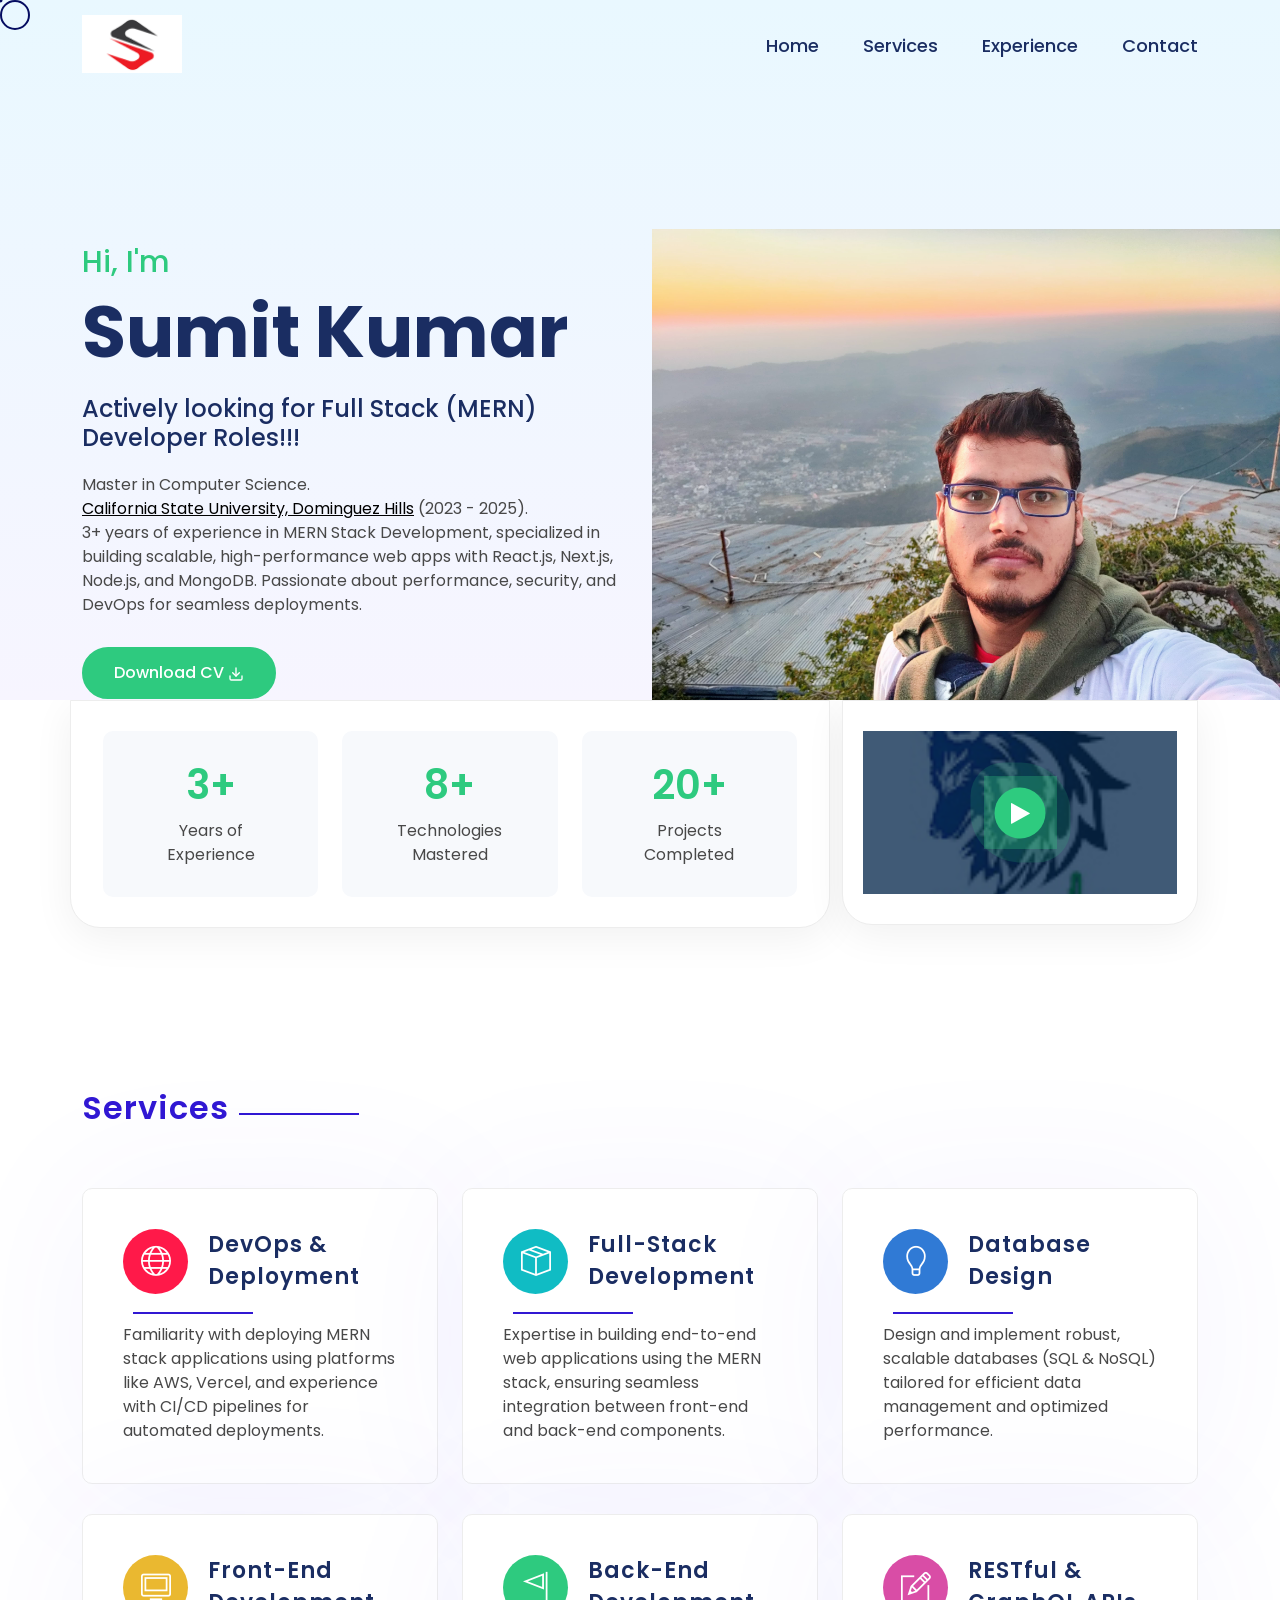
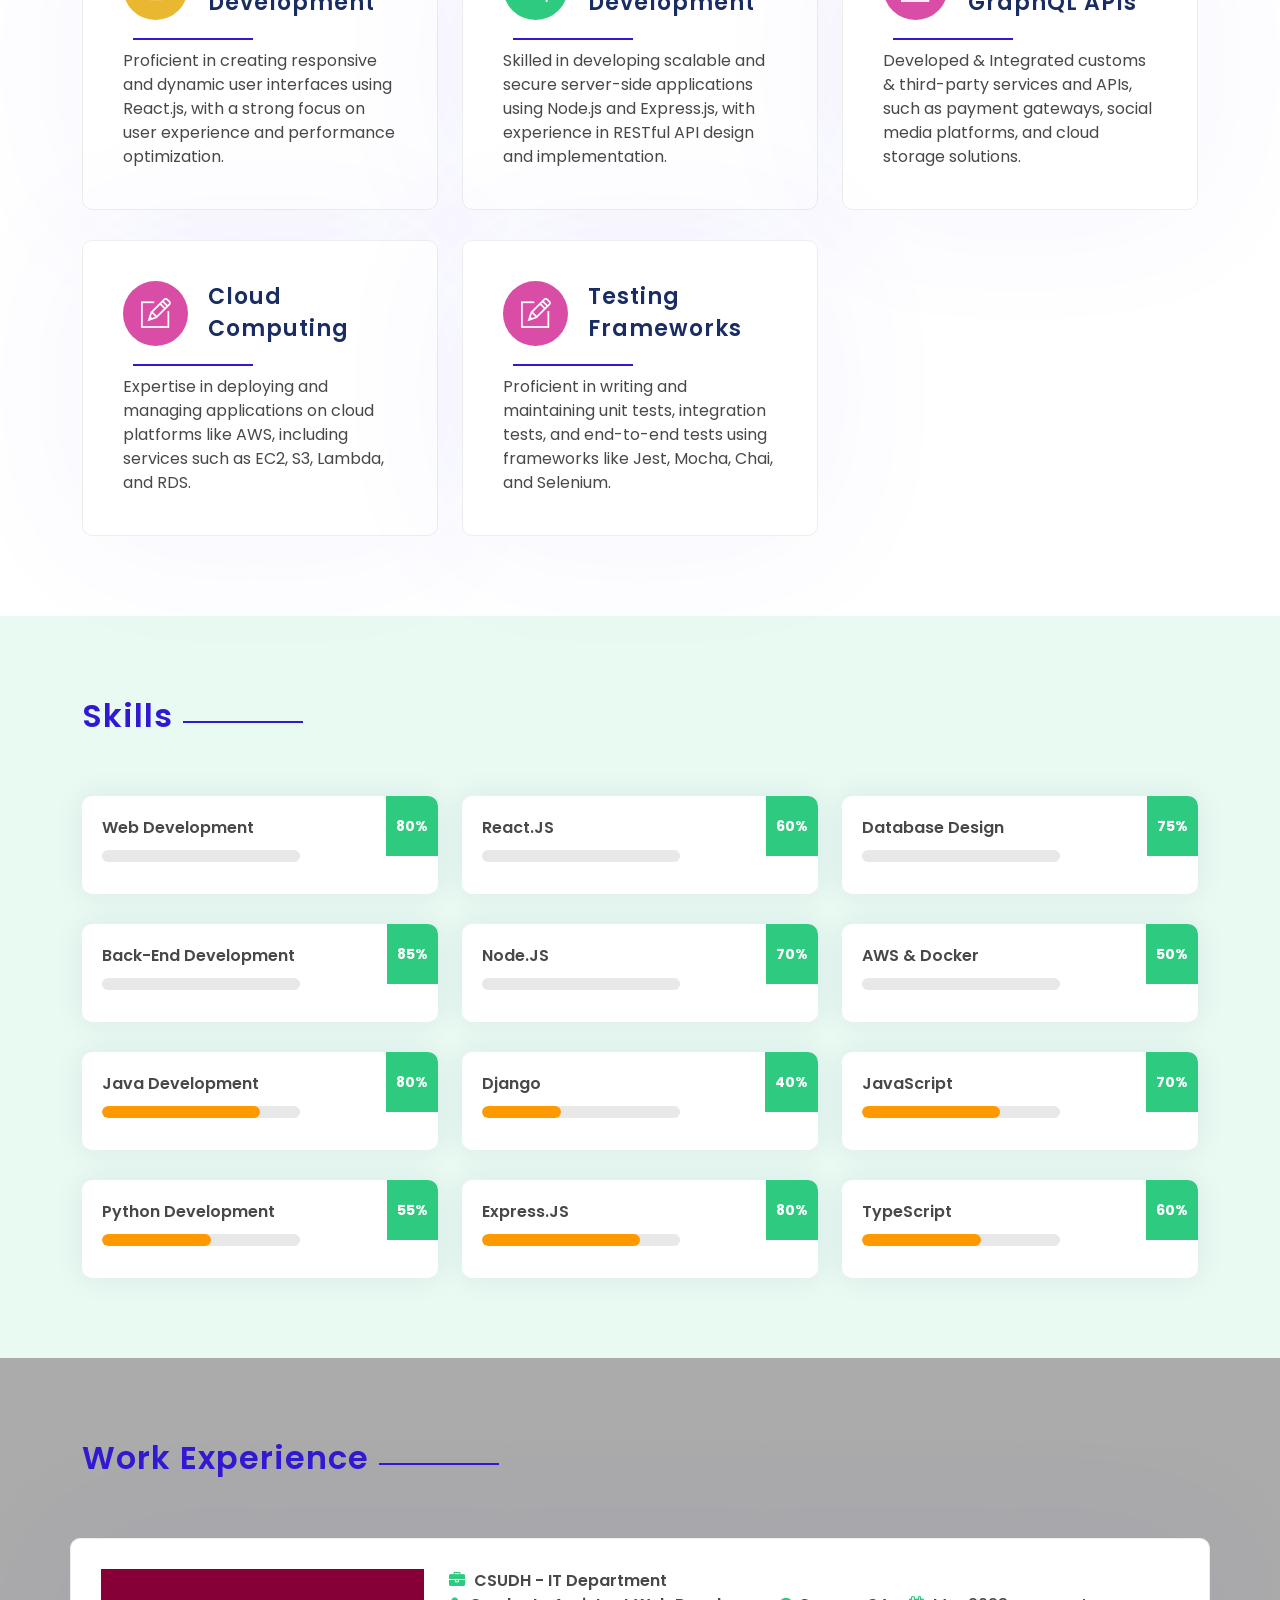
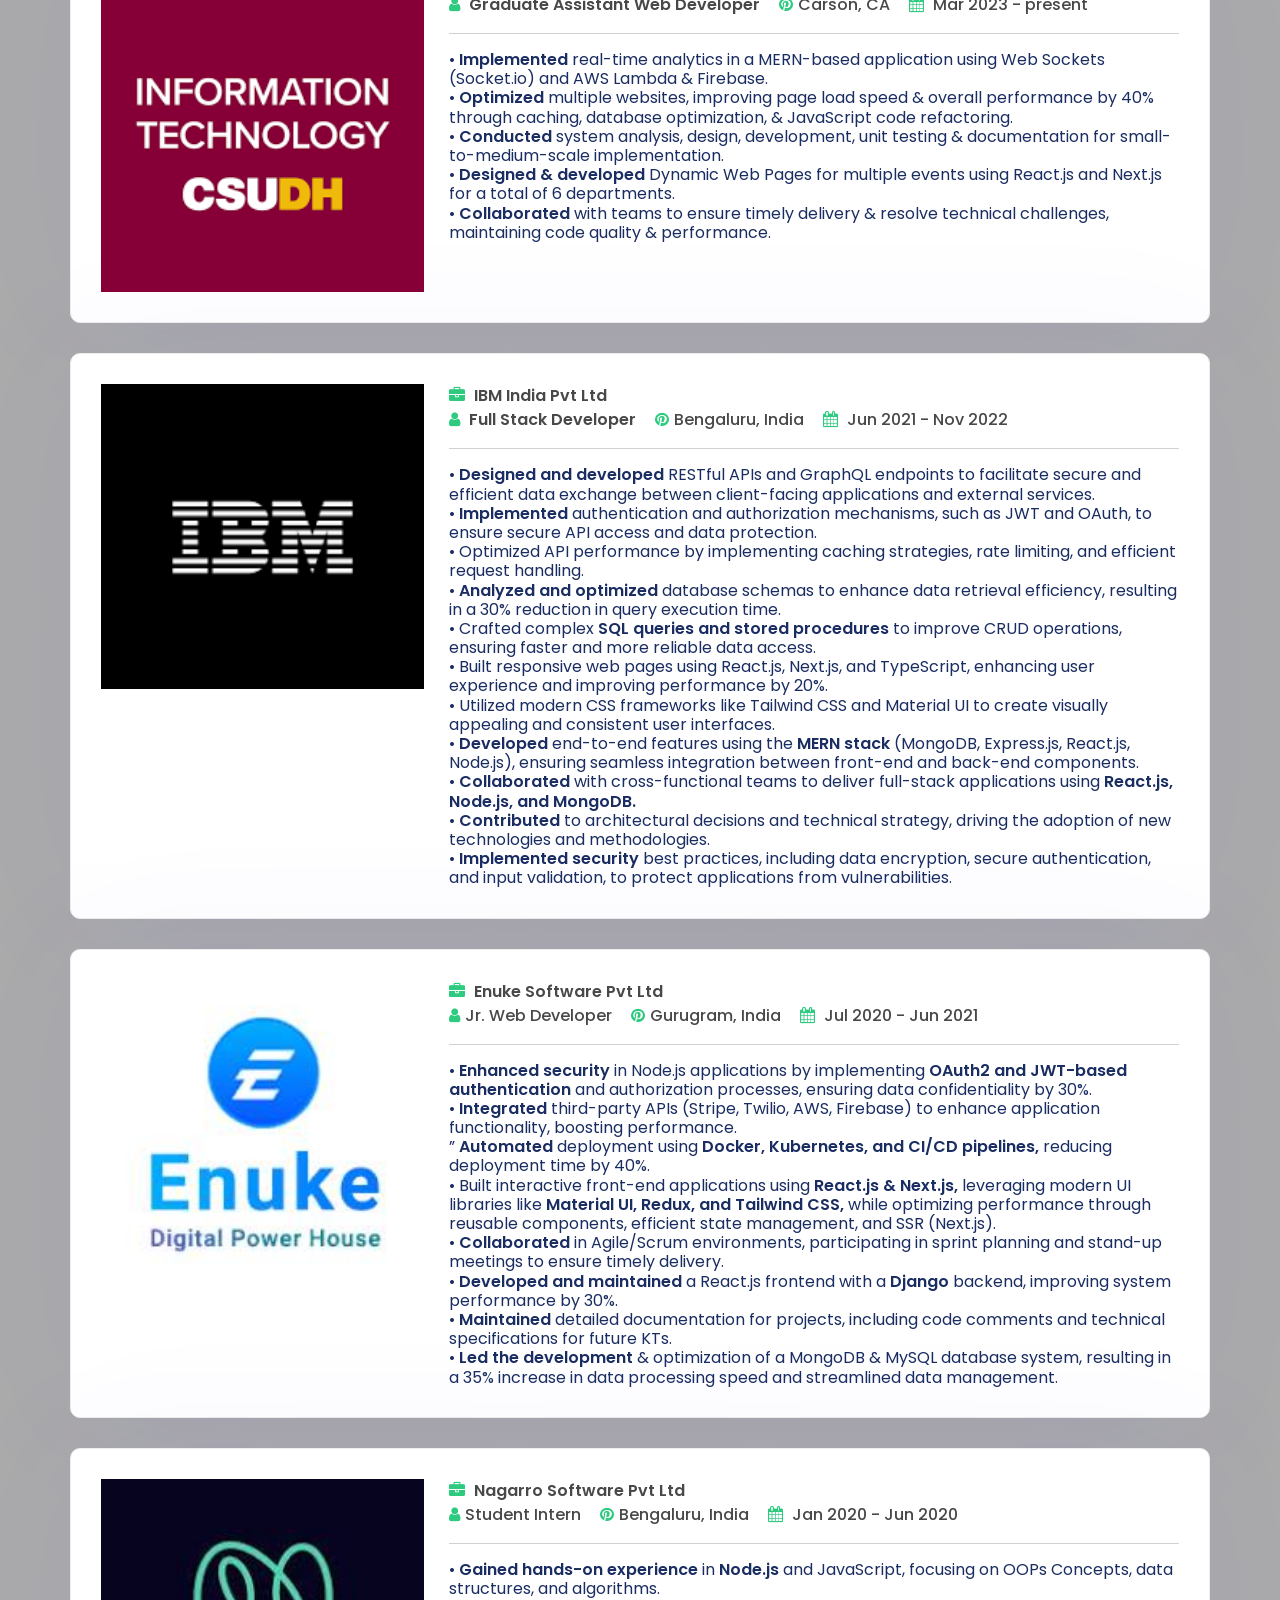
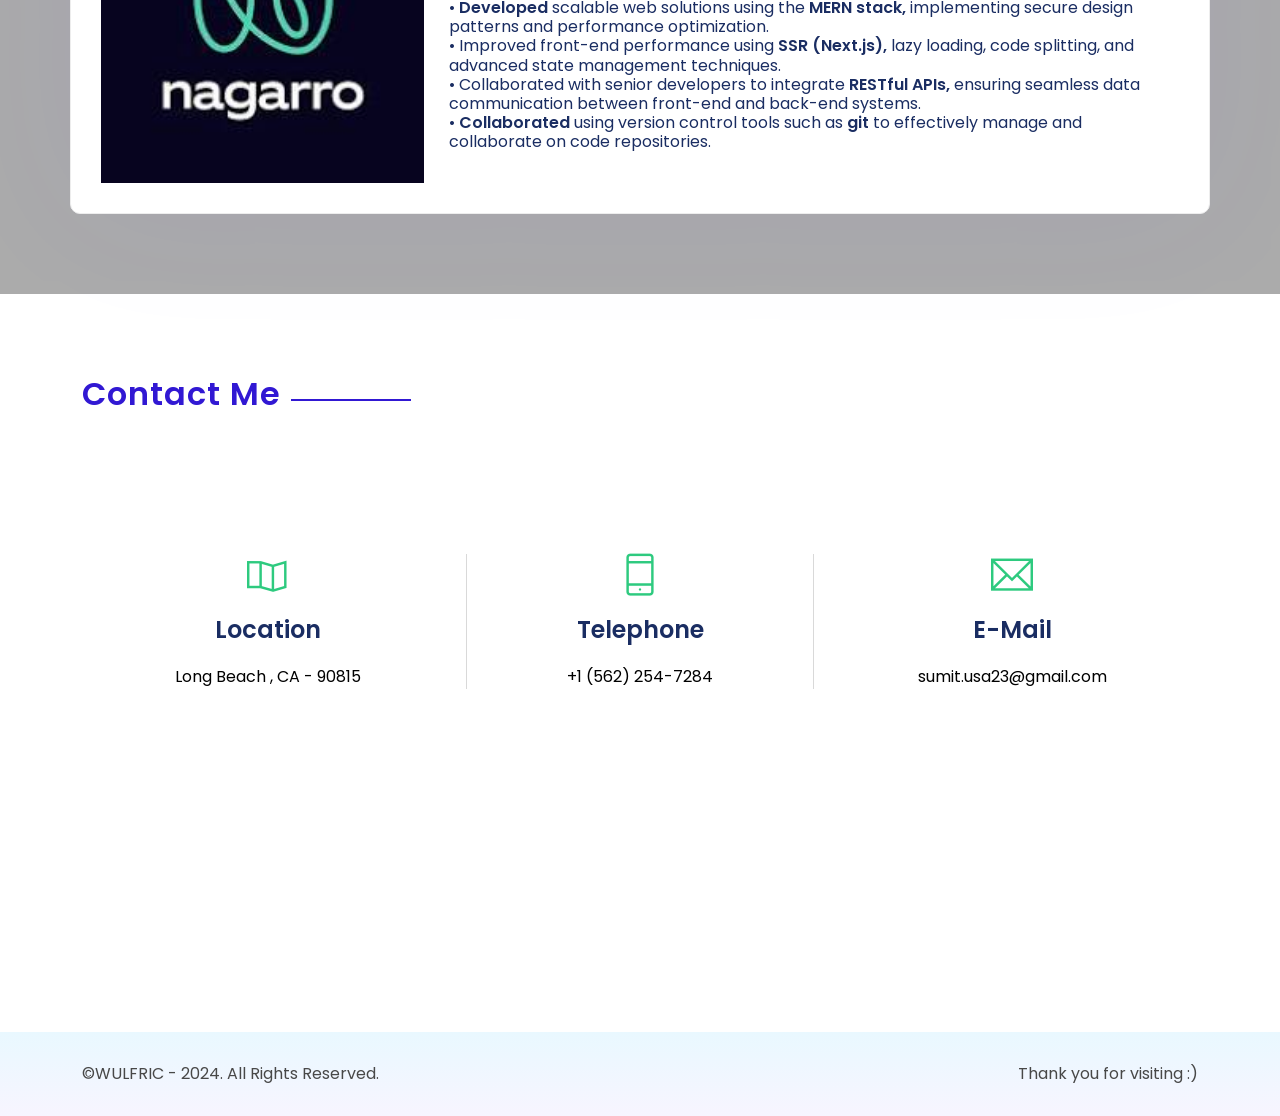
==== commit 970e7809: "latest resume" ====
--- a/index.html
+++ b/index.html
@@ -107,7 +107,7 @@
             </p>
           </div>
           <div class="about_btn">
-            <a class="home_btn" href="FNU_Sumit_Kumar_Resume_MERN.pdf" target="_blank">Download CV
+            <a class="home_btn" href="FNU_Sumit_Kumar_Resume_Full_Stack.pdf" target="_blank">Download CV
               <svg stroke="currentColor" fill="none" stroke-width="2" viewBox="0 0 24 24" stroke-linecap="round"
                 stroke-linejoin="round" class="text-xl" height="1em" width="1em" xmlns="http://www.w3.org/2000/svg">
                 <path d="M21 15v4a2 2 0 0 1-2 2H5a2 2 0 0 1-2-2v-4"></path>
